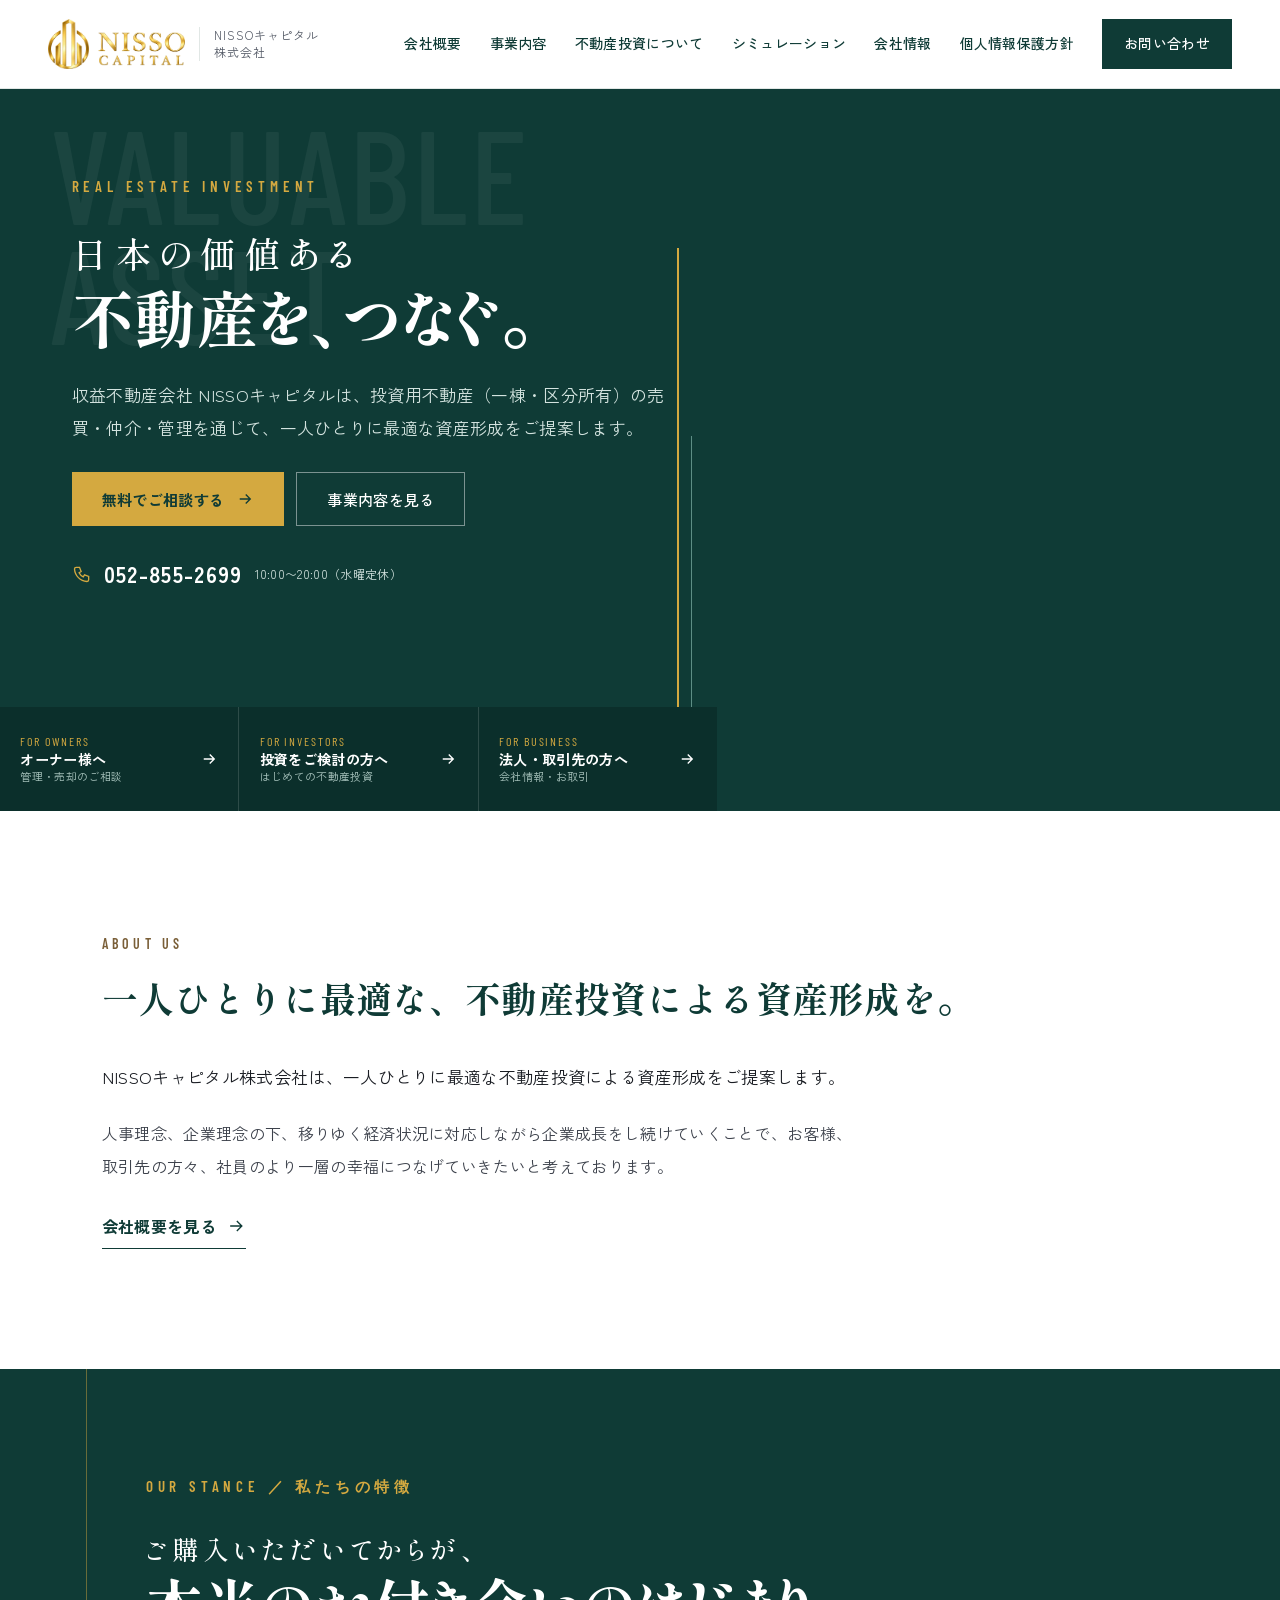
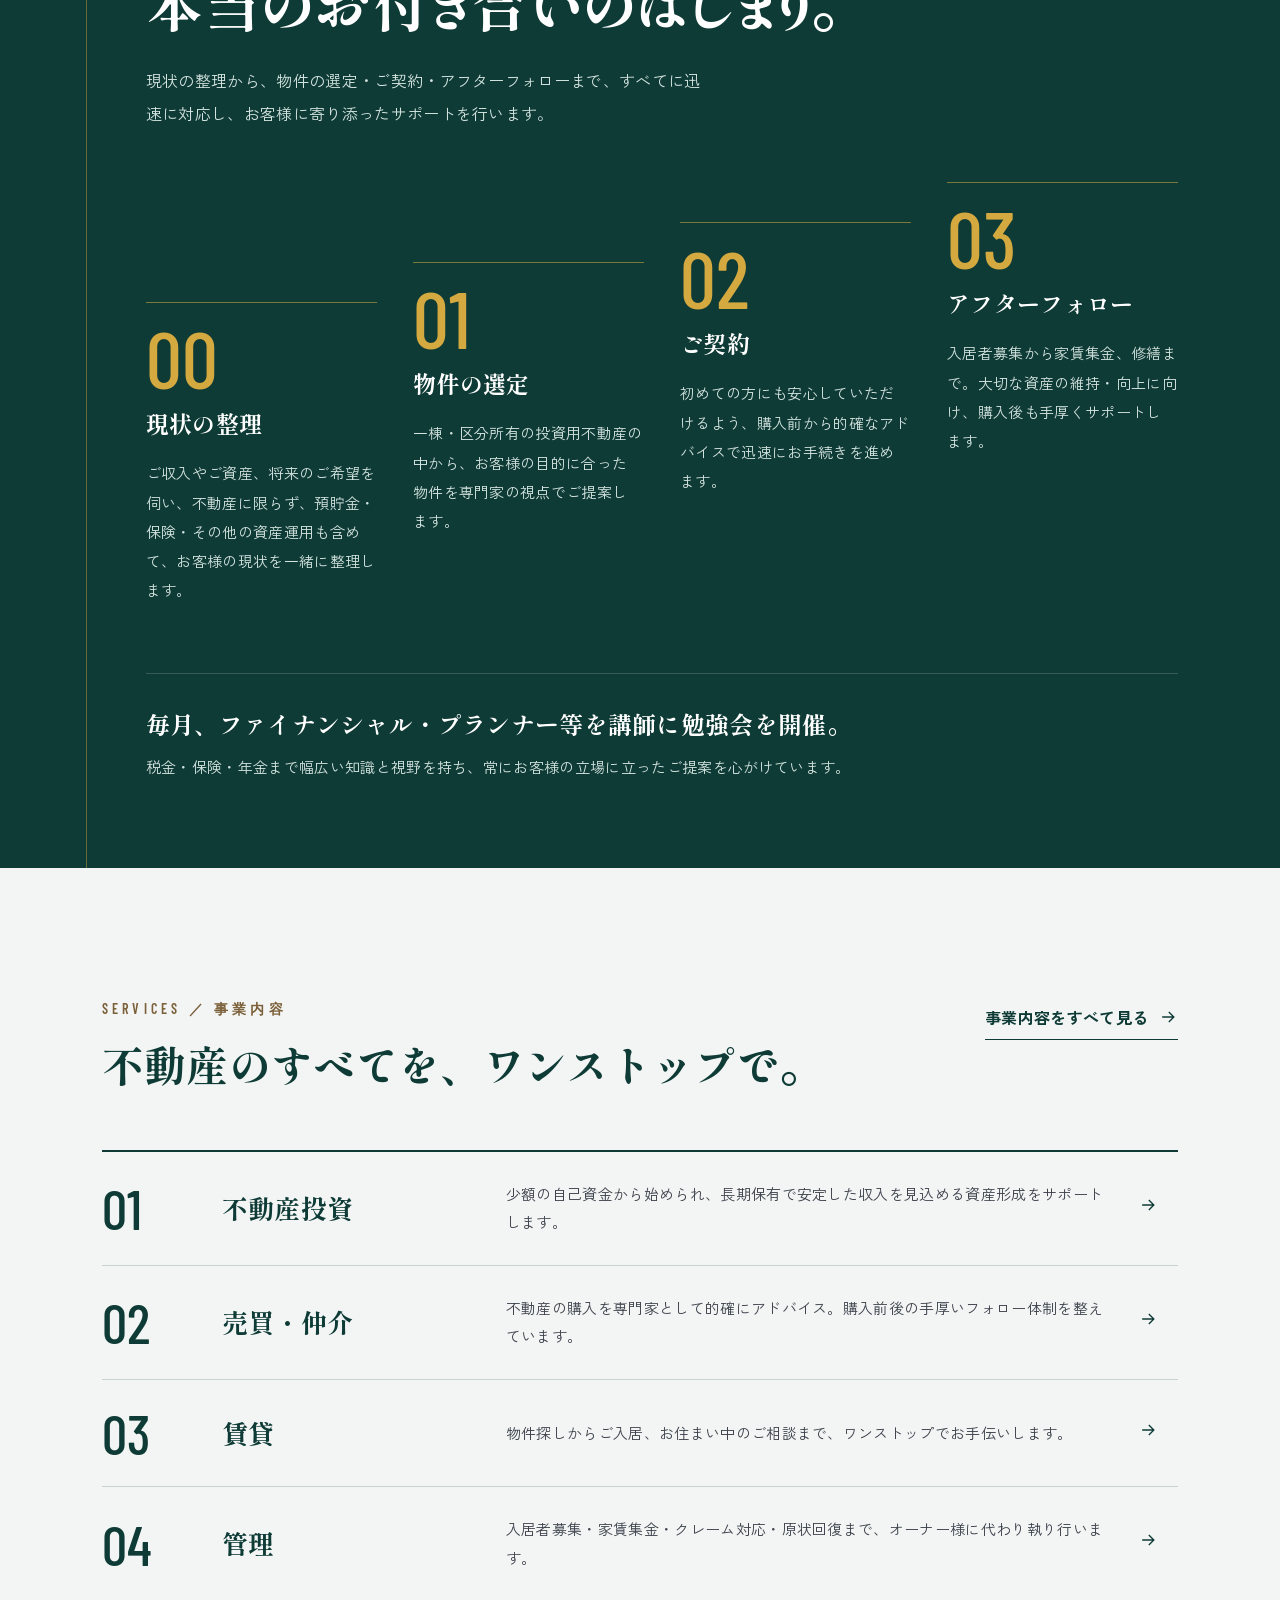
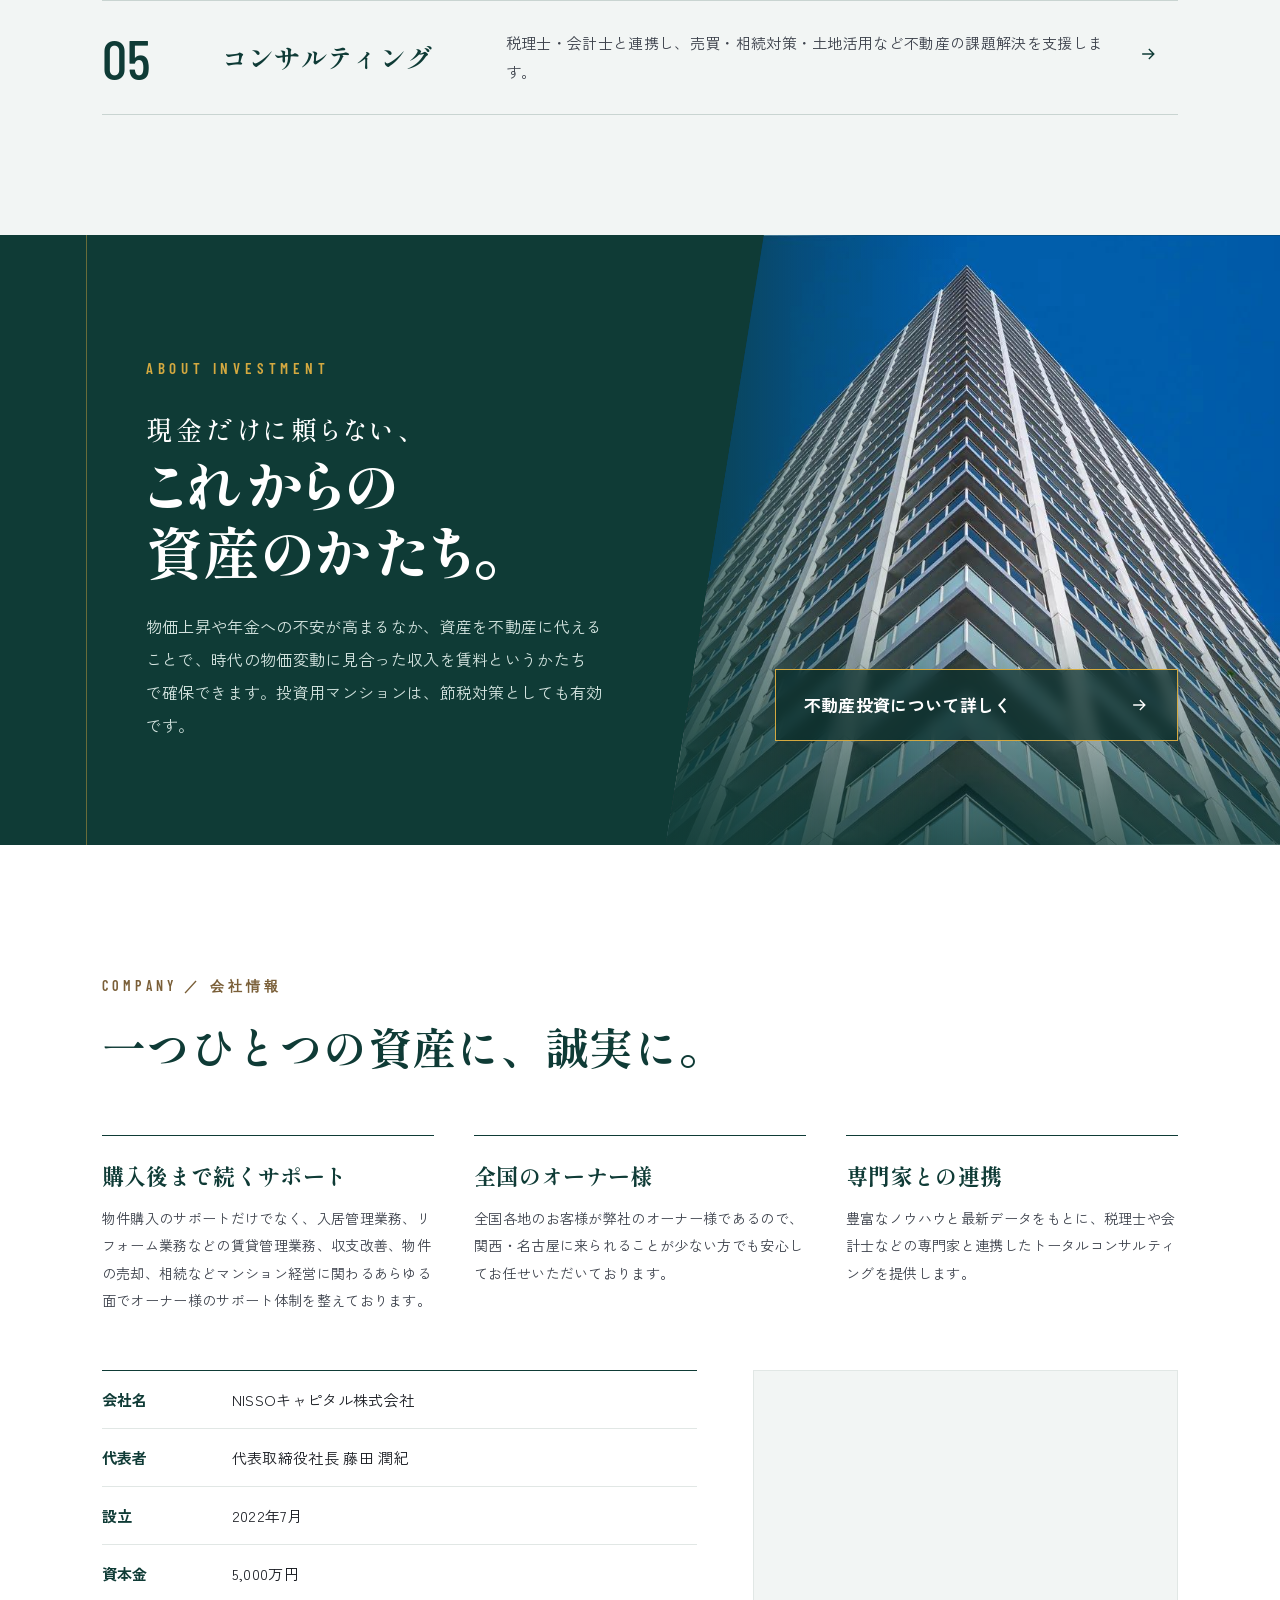
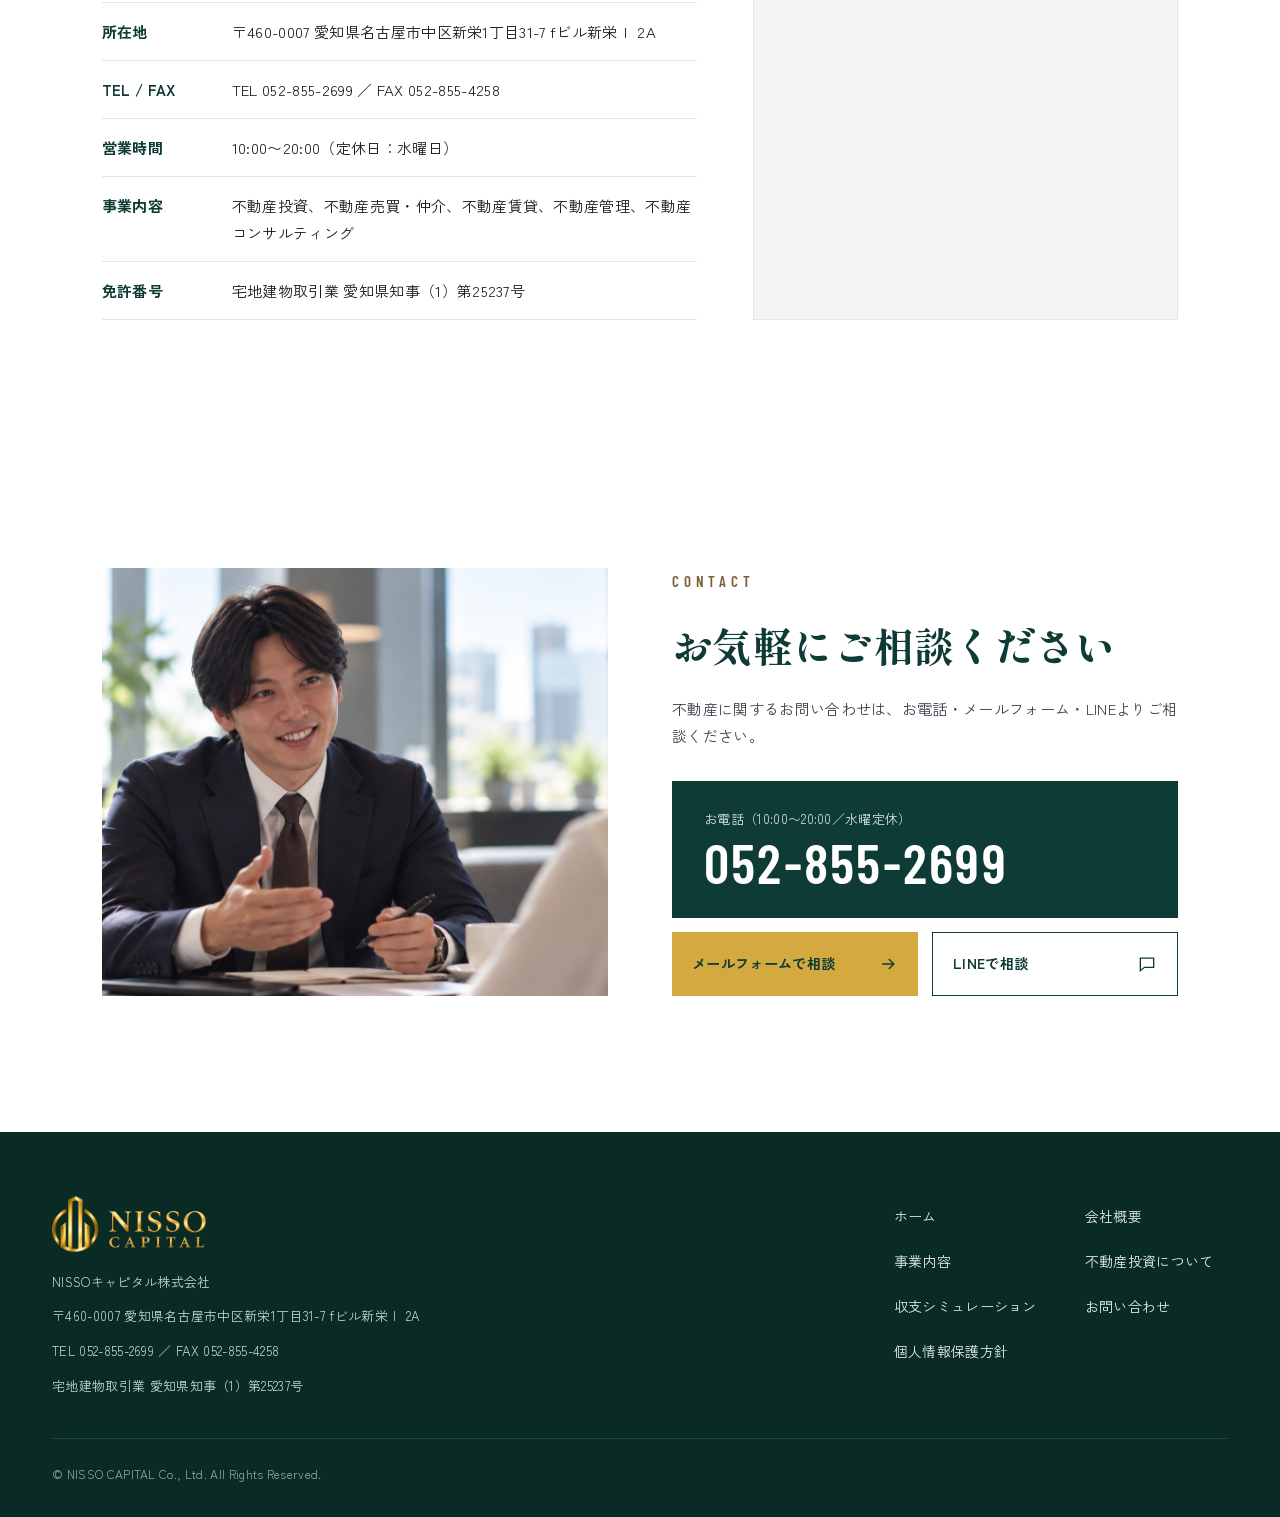
==== index.html @ 6dd9522e "トップの「無料でご相談する」はお問い合わせ欄へ移動に戻す Co-Authored-By: Claude Opus 5.5 <noreply@anthropic.com>" ====
<!doctype html>
<html lang="ja">
<head>
<meta charset="utf-8">
<meta name="viewport" content="width=device-width, initial-scale=1">
<title>NISSOキャピタル株式会社｜名古屋の収益不動産・投資用マンション</title>
<meta name="description" content="名古屋のNISSOキャピタル株式会社は、投資用不動産（一棟・区分所有）の売買・仲介・管理を通じて、一人ひとりに最適な資産形成をご提案します。">
<meta property="og:title" content="NISSOキャピタル株式会社｜名古屋の収益不動産・投資用マンション">
<meta property="og:description" content="名古屋のNISSOキャピタル株式会社は、投資用不動産（一棟・区分所有）の売買・仲介・管理を通じて、一人ひとりに最適な資産形成をご提案します。">
<meta property="og:type" content="website">
<meta property="og:site_name" content="NISSOキャピタル株式会社">
<meta property="og:url" content="https://nissocapital.co.jp/">
<meta property="og:image" content="https://nissocapital.co.jp/assets/ogp.jpg">
<meta property="og:image:width" content="1200">
<meta property="og:image:height" content="630">
<meta name="twitter:card" content="summary_large_image">
<link rel="icon" type="image/png" href="/assets/favicon.png">
<link rel="apple-touch-icon" href="/assets/apple-touch-icon.png">
<link rel="preconnect" href="https://fonts.googleapis.com">
<link rel="preconnect" href="https://fonts.gstatic.com" crossorigin>
<link rel="stylesheet" href="https://fonts.googleapis.com/css2?family=Shippori+Mincho+B1:wght@500;700;800&amp;family=Zen+Kaku+Gothic+New:wght@400;500;700&amp;family=Barlow+Condensed:wght@500;600&amp;display=swap">
<link rel="stylesheet" href="/assets/renewal.css">
<link rel="preload" as="image" href="/assets/rise-pc.jpg" media="(min-width: 1024px)">
<link rel="preload" as="image" href="/assets/rise-full.jpg" media="(max-width: 1023px)">
<script>try{if(!matchMedia('(prefers-reduced-motion: reduce)').matches&&sessionStorage.getItem('nissoRiseSeen')!=='1'){document.documentElement.classList.add('rise-play')}}catch(e){}</script>
</head>
<body>
<header class="site-header">
<div class="site-header__in">
<a class="brand" href="/"><img src="/assets/logo-horizontal.png" alt="NISSO CAPITAL" width="720" height="262"><span class="brand__name">NISSOキャピタル<br>株式会社</span></a>
<button type="button" class="nav-btn" aria-label="メニューを開く" aria-controls="gnav" aria-expanded="false"><span></span><span></span><span></span></button>
<nav id="gnav" class="gnav" aria-label="メインメニュー">
<a href="/#about">会社概要</a>
<a href="/services/">事業内容</a>
<a href="/invest/">不動産投資について</a>
<a href="/simulator/">シミュレーション</a>
<a href="/#company">会社情報</a>
<a href="/privacy/">個人情報保護方針</a>
<a class="gnav__cta" href="/contact/">お問い合わせ</a>
</nav>
</div>
</header>
<main>
<section id="top" class="fv">
<div class="fv__main">
<button type="button" class="fv-skip">アニメーションをスキップ</button>
<div class="fv__copy">
<span class="fv__bg cp2" aria-hidden="true">VALUABLE<br>ASSET</span>
<div class="fv__text cp">
<p class="fv__label">REAL ESTATE INVESTMENT</p>
<h1 class="fv__title"><span class="fv__title-s">日本の価値ある</span><span class="fv__title-l">不動産を、つなぐ。</span></h1>
<p class="fv__lead">収益不動産会社 NISSOキャピタルは、投資用不動産（一棟・区分所有）の売買・仲介・管理を通じて、一人ひとりに最適な資産形成をご提案します。</p>
<div class="fv__btns"><a class="btn btn--gold" href="#contact">無料でご相談する<svg class="ico" width="18" height="18" viewBox="0 0 24 24" fill="none" stroke="currentColor" stroke-width="1.8" aria-hidden="true"><path d="M5 12h14M13 6l6 6-6 6"></path></svg></a><a class="btn btn--ghost" href="/services/">事業内容を見る</a></div>
<a class="fv__tel" href="tel:0528552699"><svg class="ico" width="20" height="20" viewBox="0 0 24 24" fill="none" stroke="#D4A940" stroke-width="1.6" aria-hidden="true"><path d="M5 4h4l2 5-2.5 1.5a11 11 0 0 0 5 5L15 13l5 2v4a2 2 0 0 1-2 2A16 16 0 0 1 3 6a2 2 0 0 1 2-2"></path></svg><span class="fv__tel-num">052-855-2699</span><span class="fv__tel-time">10:00〜20:00（水曜定休）</span></a>
</div>
<span class="ln ln--1" aria-hidden="true"></span><span class="ln ln--2" aria-hidden="true"></span>
</div>
<div class="fv__photo">
<picture><source media="(min-width: 1024px)" srcset="/assets/rise-pc.jpg" width="1882" height="2410"><img class="ph-full" src="/assets/rise-full.jpg" alt="" width="1882" height="3344" fetchpriority="high"></picture>
<svg class="rise-svg" viewBox="0 0 941 1672" preserveAspectRatio="xMidYMid slice" aria-hidden="true" focusable="false">
<defs><clipPath id="bldg"><polygon points="50,1360 50,915 298,725 298,1360"></polygon><polygon points="638,1360 638,728 886,925 886,1360"></polygon><polygon points="318,1360 318,598 336,578 372,574 372,440 470,362 568,440 568,574 604,578 622,598 622,1360"></polygon></clipPath></defs>
<g class="fills" fill="#1E5A53"><polygon class="b w1" points="50,1360 50,915 298,725 298,1360"></polygon><polygon class="b w2" points="638,1360 638,728 886,925 886,1360"></polygon><polygon class="b ct" points="318,1360 318,598 336,578 372,574 372,440 470,362 568,440 568,574 604,578 622,598 622,1360"></polygon></g>
<image class="ph-in" x="0" y="0" width="941" height="1672" preserveAspectRatio="none" clip-path="url(#bldg)"></image>
<g class="strokes" fill="none" stroke="#D4A940" stroke-width="1.5" stroke-linejoin="miter"><polygon class="b w1" points="50,1360 50,915 298,725 298,1360" vector-effect="non-scaling-stroke"></polygon><polygon class="b w2" points="638,1360 638,728 886,925 886,1360" vector-effect="non-scaling-stroke"></polygon><polygon class="b ct" points="318,1360 318,598 336,578 372,574 372,440 470,362 568,440 568,574 604,578 622,598 622,1360" vector-effect="non-scaling-stroke"></polygon></g>
</svg>
<div class="fv__shade" aria-hidden="true"></div>
</div>
<div class="fv__spcta cp"><a class="btn btn--gold" href="#contact">無料でご相談する<svg class="ico" width="18" height="18" viewBox="0 0 24 24" fill="none" stroke="currentColor" stroke-width="1.8" aria-hidden="true"><path d="M5 12h14M13 6l6 6-6 6"></path></svg></a></div>
<nav class="fv__paths cp2" aria-label="目的別の入口"><a class="fv__path" href="/services/#s4"><span class="fv__path-t"><span class="fv__path-en">FOR OWNERS</span><span class="fv__path-ja">オーナー様へ</span><span class="fv__path-sub">管理・売却のご相談</span></span><svg class="ico" width="18" height="18" viewBox="0 0 24 24" fill="none" stroke="currentColor" stroke-width="1.8" aria-hidden="true"><path d="M5 12h14M13 6l6 6-6 6"></path></svg></a><a class="fv__path" href="/invest/"><span class="fv__path-t"><span class="fv__path-en">FOR INVESTORS</span><span class="fv__path-ja">投資をご検討の方へ</span><span class="fv__path-sub">はじめての不動産投資</span></span><svg class="ico" width="18" height="18" viewBox="0 0 24 24" fill="none" stroke="currentColor" stroke-width="1.8" aria-hidden="true"><path d="M5 12h14M13 6l6 6-6 6"></path></svg></a><a class="fv__path" href="#company"><span class="fv__path-t"><span class="fv__path-en">FOR BUSINESS</span><span class="fv__path-ja">法人・取引先の方へ</span><span class="fv__path-sub">会社情報・お取引</span></span><svg class="ico" width="18" height="18" viewBox="0 0 24 24" fill="none" stroke="currentColor" stroke-width="1.8" aria-hidden="true"><path d="M5 12h14M13 6l6 6-6 6"></path></svg></a></nav>
</div>
<div class="fv__sub">
<p>収益不動産会社 NISSOキャピタルは、投資用不動産（一棟・区分所有）の売買・仲介・管理を通じて、一人ひとりに最適な資産形成をご提案します。</p>
<a class="btn btn--ghost" href="/services/">事業内容を見る</a>
<a class="fv__tel" href="tel:0528552699"><svg class="ico" width="20" height="20" viewBox="0 0 24 24" fill="none" stroke="#D4A940" stroke-width="1.6" aria-hidden="true"><path d="M5 4h4l2 5-2.5 1.5a11 11 0 0 0 5 5L15 13l5 2v4a2 2 0 0 1-2 2A16 16 0 0 1 3 6a2 2 0 0 1 2-2"></path></svg><span class="fv__tel-num">052-855-2699</span><span class="fv__tel-time">10:00〜20:00（水曜定休）</span></a>
</div>
<nav class="fv__paths fv__paths--sp" aria-label="目的別の入口"><a class="fv__path" href="/services/#s4"><span class="fv__path-t"><span class="fv__path-en">FOR OWNERS</span><span class="fv__path-ja">オーナー様へ<span class="fv__path-sub">管理・売却のご相談</span></span></span><svg class="ico" width="18" height="18" viewBox="0 0 24 24" fill="none" stroke="currentColor" stroke-width="1.8" aria-hidden="true"><path d="M5 12h14M13 6l6 6-6 6"></path></svg></a><a class="fv__path" href="/invest/"><span class="fv__path-t"><span class="fv__path-en">FOR INVESTORS</span><span class="fv__path-ja">投資をご検討の方へ<span class="fv__path-sub">はじめての不動産投資</span></span></span><svg class="ico" width="18" height="18" viewBox="0 0 24 24" fill="none" stroke="currentColor" stroke-width="1.8" aria-hidden="true"><path d="M5 12h14M13 6l6 6-6 6"></path></svg></a><a class="fv__path" href="#company"><span class="fv__path-t"><span class="fv__path-en">FOR BUSINESS</span><span class="fv__path-ja">法人・取引先の方へ<span class="fv__path-sub">会社情報・お取引</span></span></span><svg class="ico" width="18" height="18" viewBox="0 0 24 24" fill="none" stroke="currentColor" stroke-width="1.8" aria-hidden="true"><path d="M5 12h14M13 6l6 6-6 6"></path></svg></a></nav>
</section>
<section id="about" class="about">
<div class="wrap about__in">
<div class="sec-head">
<p class="label">ABOUT US</p>
<h2 class="about__title">一人ひとりに最適な、<br class="sp-br">不動産投資による<br class="sp-br">資産形成を。</h2>
</div>
<div class="about__body">
<p>NISSOキャピタル株式会社は、一人ひとりに最適な不動産投資による資産形成をご提案します。</p>
<p>人事理念、企業理念の下、移りゆく経済状況に対応しながら企業成長をし続けていくことで、お客様、取引先の方々、社員のより一層の幸福につなげていきたいと考えております。</p>
<a class="text-link" href="#company">会社概要を見る<svg class="ico" width="20" height="20" viewBox="0 0 24 24" fill="none" stroke="currentColor" stroke-width="1.6" aria-hidden="true"><path d="M5 12h14M13 6l6 6-6 6"></path></svg></a>
</div>
</div>
</section>
<section class="dark stance">
<span class="dark__rule" aria-hidden="true"></span>
<div class="wrap dark__in stance__in">
<p class="label label--gold">OUR STANCE ／ 私たちの特徴</p>
<h2 class="big-title"><span class="big-title__s">ご購入いただいてからが、</span><span class="big-title__l">本当のお付き合いの<br class="sp-br">はじまり。</span></h2>
<p class="stance__lead">現状の整理から、物件の選定・ご契約・アフターフォローまで、すべてに迅速に対応し、お客様に寄り添ったサポートを行います。</p>
<ol class="steps">
<li class="step" style="--off: 120px; --i: 0"><span class="step__num" aria-hidden="true">00</span><div class="step__body"><h3>現状の整理</h3><p>ご収入やご資産、将来のご希望を伺い、不動産に限らず、預貯金・保険・その他の資産運用も含めて、お客様の現状を一緒に整理します。</p></div></li>
<li class="step" style="--off: 80px; --i: 1"><span class="step__num" aria-hidden="true">01</span><div class="step__body"><h3>物件の選定</h3><p>一棟・区分所有の投資用不動産の中から、お客様の目的に合った物件を専門家の視点でご提案します。</p></div></li>
<li class="step" style="--off: 40px; --i: 2"><span class="step__num" aria-hidden="true">02</span><div class="step__body"><h3>ご契約</h3><p>初めての方にも安心していただけるよう、購入前から的確なアドバイスで迅速にお手続きを進めます。</p></div></li>
<li class="step" style="--off: 0px; --i: 3"><span class="step__num" aria-hidden="true">03</span><div class="step__body"><h3>アフターフォロー</h3><p>入居者募集から家賃集金、修繕まで。大切な資産の維持・向上に向け、購入後も手厚くサポートします。</p></div></li>
</ol>
<div class="study">
<p class="study__t">毎月、ファイナンシャル・プランナー等を講師に勉強会を開催。</p>
<p class="study__d">税金・保険・年金まで幅広い知識と視野を持ち、常にお客様の立場に立ったご提案を心がけています。</p>
</div>
</div>
</section>
<section id="services" class="svc-list-sec">
<div class="wrap svc-list-sec__in">
<div class="split-head">
<div class="sec-head"><p class="label">SERVICES ／ 事業内容</p><h2>不動産のすべてを、<br class="sp-br">ワンストップで。</h2></div>
<a class="text-link" href="/services/">事業内容をすべて見る<svg class="ico" width="20" height="20" viewBox="0 0 24 24" fill="none" stroke="currentColor" stroke-width="1.6" aria-hidden="true"><path d="M5 12h14M13 6l6 6-6 6"></path></svg></a>
</div>
<div class="svc-rows">
<a class="svc-row" href="/invest/"><span class="svc-row__num" aria-hidden="true">01</span><span class="svc-row__main"><span class="svc-row__name">不動産投資</span><span class="svc-row__desc">少額の自己資金から始められ、長期保有で安定した収入を見込める資産形成をサポートします。</span></span><span class="svc-row__arrow"><svg class="ico" width="20" height="20" viewBox="0 0 24 24" fill="none" stroke="currentColor" stroke-width="1.6" aria-hidden="true"><path d="M5 12h14M13 6l6 6-6 6"></path></svg></span></a>
<a class="svc-row" href="#contact"><span class="svc-row__num" aria-hidden="true">02</span><span class="svc-row__main"><span class="svc-row__name">売買・仲介</span><span class="svc-row__desc">不動産の購入を専門家として的確にアドバイス。購入前後の手厚いフォロー体制を整えています。</span></span><span class="svc-row__arrow"><svg class="ico" width="20" height="20" viewBox="0 0 24 24" fill="none" stroke="currentColor" stroke-width="1.6" aria-hidden="true"><path d="M5 12h14M13 6l6 6-6 6"></path></svg></span></a>
<a class="svc-row" href="#contact"><span class="svc-row__num" aria-hidden="true">03</span><span class="svc-row__main"><span class="svc-row__name">賃貸</span><span class="svc-row__desc">物件探しからご入居、お住まい中のご相談まで、ワンストップでお手伝いします。</span></span><span class="svc-row__arrow"><svg class="ico" width="20" height="20" viewBox="0 0 24 24" fill="none" stroke="currentColor" stroke-width="1.6" aria-hidden="true"><path d="M5 12h14M13 6l6 6-6 6"></path></svg></span></a>
<a class="svc-row" href="#contact"><span class="svc-row__num" aria-hidden="true">04</span><span class="svc-row__main"><span class="svc-row__name">管理</span><span class="svc-row__desc">入居者募集・家賃集金・クレーム対応・原状回復まで、オーナー様に代わり執り行います。</span></span><span class="svc-row__arrow"><svg class="ico" width="20" height="20" viewBox="0 0 24 24" fill="none" stroke="currentColor" stroke-width="1.6" aria-hidden="true"><path d="M5 12h14M13 6l6 6-6 6"></path></svg></span></a>
<a class="svc-row" href="#contact"><span class="svc-row__num" aria-hidden="true">05</span><span class="svc-row__main"><span class="svc-row__name">コンサルティング</span><span class="svc-row__desc">税理士・会計士と連携し、売買・相続対策・土地活用など不動産の課題解決を支援します。</span></span><span class="svc-row__arrow"><svg class="ico" width="20" height="20" viewBox="0 0 24 24" fill="none" stroke="currentColor" stroke-width="1.6" aria-hidden="true"><path d="M5 12h14M13 6l6 6-6 6"></path></svg></span></a>
</div>
</div>
</section>
<section id="invest" class="dark band">
<span class="dark__rule" aria-hidden="true"></span>
<div class="wrap dark__in band__in">
<div class="band__text">
<p class="label label--gold">ABOUT INVESTMENT</p>
<h2 class="big-title"><span class="big-title__s">現金だけに頼らない、</span><span class="big-title__l">これからの<br>資産のかたち。</span></h2>
<p class="band__lead">物価上昇や年金への不安が高まるなか、資産を不動産に代えることで、時代の物価変動に見合った収入を賃料というかたちで確保できます。投資用マンションは、節税対策としても有効です。</p>
</div>
<div class="band__side">
<figure class="band__photo"><img src="/assets/invest-tower.jpg" alt="青空に向かってそびえる高層マンション" width="1200" height="826" loading="lazy"></figure>
<a class="band__link" href="/invest/">不動産投資について詳しく<svg class="ico" width="20" height="20" viewBox="0 0 24 24" fill="none" stroke="currentColor" stroke-width="1.6" aria-hidden="true"><path d="M5 12h14M13 6l6 6-6 6"></path></svg></a>
</div>
</div>
</section>
<section id="company" class="company">
<div class="wrap company__in">
<div class="sec-head">
<p class="label">COMPANY ／ 会社情報</p>
<h2 class="company__title">一つひとつの資産に、<br class="sp-br">誠実に。</h2>
</div>
<div class="points">
<div class="point"><h3>購入後まで続くサポート</h3><p>物件購入のサポートだけでなく、入居管理業務、リフォーム業務などの賃貸管理業務、収支改善、物件の売却、相続などマンション経営に関わるあらゆる面でオーナー様のサポート体制を整えております。</p></div>
<div class="point"><h3>全国のオーナー様</h3><p>全国各地のお客様が弊社のオーナー様であるので、関西・名古屋に来られることが少ない方でも安心してお任せいただいております。</p></div>
<div class="point"><h3>専門家との連携</h3><p>豊富なノウハウと最新データをもとに、税理士や会計士などの専門家と連携したトータルコンサルティングを提供します。</p></div>
</div>
<div class="company__grid">
<dl class="info"><dt>会社名</dt><dd>NISSOキャピタル株式会社</dd><dt>代表者</dt><dd>代表取締役社長 藤田 潤紀</dd><dt>設立</dt><dd>2022年7月</dd><dt>資本金</dt><dd>5,000万円</dd><dt>所在地</dt><dd>〒460-0007 愛知県名古屋市中区新栄1丁目31-7 fビル新栄Ⅰ 2A</dd><dt>TEL / FAX</dt><dd>TEL 052-855-2699 ／ FAX 052-855-4258</dd><dt>営業時間</dt><dd>10:00〜20:00（定休日：水曜日）</dd><dt>事業内容</dt><dd>不動産投資、不動産売買・仲介、不動産賃貸、不動産管理、不動産コンサルティング</dd><dt>免許番号</dt><dd>宅地建物取引業 愛知県知事（1）第25237号</dd></dl>
<div class="map"><iframe src="https://maps.google.com/maps?q=%E6%84%9B%E7%9F%A5%E7%9C%8C%E5%90%8D%E5%8F%A4%E5%B1%8B%E5%B8%82%E4%B8%AD%E5%8C%BA%E6%96%B0%E6%A0%841%E4%B8%81%E7%9B%AE31-7&amp;z=17&amp;hl=ja&amp;output=embed" title="NISSOキャピタル株式会社の地図" width="100%" height="100%" style="border: 0; display: block" loading="lazy" referrerpolicy="no-referrer-when-downgrade" allowfullscreen></iframe></div>
</div>
</div>
</section>
<section id="contact" class="cta">
<div class="wrap cta__in">
<figure class="cta__photo"><img src="/assets/cta-consult.jpg" alt="担当者がお客様のご相談に応じる様子" width="1600" height="900" loading="lazy"></figure>
<div class="cta__main">
<div class="cta__head">
<p class="label">CONTACT</p>
<h2 class="cta__title">お気軽に<br class="sp-br">ご相談ください</h2>
<p class="cta__lead">不動産に関するお問い合わせは、お電話・メールフォーム・LINEよりご相談ください。</p>
</div>
<div class="cta__acts">
<a class="cta__tel" href="tel:0528552699"><span class="cta__tel-cap">お電話（10:00〜20:00／水曜定休）</span><span class="cta__tel-num">052-855-2699</span></a>
<div class="cta__btns">
<a class="cta__btn cta__btn--mail" href="/contact/">メールフォームで相談<svg class="ico" width="20" height="20" viewBox="0 0 24 24" fill="none" stroke="currentColor" stroke-width="1.6" aria-hidden="true"><path d="M5 12h14M13 6l6 6-6 6"></path></svg></a>
<a class="cta__btn cta__btn--line" href="https://line.me/R/ti/p/@658qlmxa" target="_blank" rel="noopener">LINEで相談<svg class="ico" width="20" height="20" viewBox="0 0 24 24" fill="none" stroke="currentColor" stroke-width="1.6" aria-hidden="true"><path d="M4 5h16v11H9l-5 4z"></path></svg></a>
</div>
</div>
</div>
</div>
</section>
</main>
<footer class="site-footer">
<div class="site-footer__in">
<div class="site-footer__top">
<div class="site-footer__info">
<img src="/assets/logo-horizontal.png" alt="NISSO CAPITAL" width="720" height="262">
<span>NISSOキャピタル株式会社</span>
<span>〒460-0007 愛知県名古屋市中区新栄1丁目31-7 fビル新栄Ⅰ 2A</span>
<span>TEL 052-855-2699 ／ FAX 052-855-4258</span>
<span>宅地建物取引業 愛知県知事（1）第25237号</span>
</div>
<nav class="site-footer__nav" aria-label="フッターメニュー">
<a href="/">ホーム</a>
<a href="/#about">会社概要</a>
<a href="/services/">事業内容</a>
<a href="/invest/">不動産投資について</a>
<a href="/simulator/">収支シミュレーション</a>
<a href="/contact/">お問い合わせ</a>
<a href="/privacy/">個人情報保護方針</a>
</nav>
</div>
<div class="site-footer__copy">© NISSO CAPITAL Co., Ltd. All Rights Reserved.</div>
</div>
</footer>
<script src="/assets/renewal.js" defer></script>
</body>
</html>
---- assets/renewal.css ----
:root{
--teal:#0F3B36;--teal-2:#0B2F2B;--teal-3:#0A2A26;--teal-fill:#1E5A53;
--gold:#D4A940;--brown:#7A5F38;
--ink:#1A1D23;--ink-2:#3D424C;--ink-3:#545A66;
--mist:#F2F5F4;--mist-2:#F7F9F8;--line:#E1E7E5;--line-2:#C9D4D1;
--on-dark:#D3E3DF;--on-dark-2:#A7C2BC;
--f-sans:'Zen Kaku Gothic New','Hiragino Sans','Yu Gothic',sans-serif;
--f-serif:'Shippori Mincho B1','Hiragino Mincho ProN','Yu Mincho',serif;
--f-en:'Barlow Condensed','Arial Narrow',sans-serif;
--pad:clamp(20px,6.7vw,96px);
}
*,*::before,*::after{box-sizing:border-box}
body{margin:0;font-family:var(--f-sans);color:var(--ink);background:#FFFFFF;line-height:1.8;letter-spacing:.02em;-webkit-text-size-adjust:100%}
img{max-width:100%;height:auto}
h1,h2,h3{word-break:auto-phrase;text-wrap:balance}
p{text-wrap:pretty}
a{color:var(--teal)}a:hover{color:#2B6B62}
a:focus-visible,button:focus-visible,summary:focus-visible,input:focus-visible{outline:2px solid var(--gold);outline-offset:2px}
summary::-webkit-details-marker{display:none}
details[open] summary svg{transform:rotate(180deg)}
.sp-br{display:none}
.wrap{max-width:1248px;margin:0 auto;padding-left:var(--pad);padding-right:var(--pad)}
.label{margin:0;font-family:var(--f-en);font-weight:600;font-size:14px;letter-spacing:.3em;color:var(--brown)}
.label--gold{font-size:15px;letter-spacing:.32em;color:var(--gold)}
.serif{font-family:var(--f-serif)}
.ico{flex:none}

/* header */
.site-header{position:relative;z-index:20;background:#FFFFFF;border-bottom:1px solid var(--line)}
.site-header__in{height:88px;padding:0 48px;display:flex;align-items:center;justify-content:space-between;gap:24px}
.brand{display:flex;align-items:center;gap:14px;text-decoration:none;color:var(--teal)}
.brand img{height:50px;width:auto;display:block}
.brand__name{font-size:12px;color:var(--ink-3);padding-left:14px;border-left:1px solid var(--line);line-height:1.4;letter-spacing:.08em}
.gnav{display:flex;align-items:center;gap:28px;font-size:14px;font-weight:500}
.gnav a{text-decoration:none;color:var(--teal);padding:10px 0;white-space:nowrap}
.gnav a[aria-current="page"]{box-shadow:inset 0 -2px 0 var(--teal)}
.gnav .gnav__cta{padding:12px 22px;background:var(--teal);color:#FFFFFF}
.gnav .gnav__cta:hover{background:#2B6B62;color:#FFFFFF}
.nav-btn{display:none;width:44px;height:44px;margin-left:auto;padding:0;border:0;background:transparent;cursor:pointer;flex-direction:column;align-items:center;justify-content:center;gap:6px}
.nav-btn span{display:block;width:24px;height:2px;background:var(--teal);transition:transform .2s,opacity .2s}
.nav-btn span:nth-child(3){width:16px;align-self:flex-end;margin-right:10px}
.nav-open .nav-btn span:nth-child(1){transform:translateY(8px) rotate(45deg)}
.nav-open .nav-btn span:nth-child(2){opacity:0}
.nav-open .nav-btn span:nth-child(3){width:24px;margin-right:0;align-self:center;transform:translateY(-8px) rotate(-45deg)}

/* buttons */
.btn{display:inline-flex;align-items:center;gap:12px;min-height:54px;padding:0 30px;font-weight:700;font-size:15px;text-decoration:none}
.btn--gold{background:var(--gold);color:var(--teal)}
.btn--gold:hover{background:#E0BA5C;color:var(--teal)}
.btn--ghost{border:1px solid rgba(255,255,255,.45);color:#FFFFFF;font-weight:500}
.btn--ghost:hover{border-color:#FFFFFF;color:#FFFFFF}
.btn--teal{min-height:52px;padding:0 24px;background:var(--teal);color:#FFFFFF}
.btn--teal:hover{background:#2B6B62;color:#FFFFFF}
.btn--outline{min-height:52px;padding:0 24px;border:1px solid var(--teal);color:var(--teal)}
.text-link{align-self:flex-start;display:inline-flex;align-items:center;gap:10px;min-height:44px;font-weight:700;text-decoration:none;border-bottom:1px solid var(--teal);color:var(--teal)}

/* FV */
.fv{position:relative;background:var(--teal);color:#FFFFFF}
.fv__main{position:relative;display:flex;height:clamp(720px,56.4vw,812px);overflow:hidden}
.fv__copy{position:relative;z-index:2;flex:0 0 56%;padding:84px 32px 0 clamp(40px,5.6vw,80px)}
.fv__bg{position:absolute;top:24px;left:clamp(24px,3.9vw,56px);font-family:var(--f-en);font-weight:500;font-size:clamp(96px,10.4vw,150px);line-height:.9;letter-spacing:.02em;color:rgba(255,255,255,.05);white-space:nowrap;pointer-events:none}
.fv__text{position:relative;display:flex;flex-direction:column;gap:28px;max-width:760px}
.fv__label{margin:0;font-family:var(--f-en);font-weight:600;font-size:15px;letter-spacing:.32em;color:var(--gold)}
.fv__title{margin:0;font-family:var(--f-serif);font-weight:800;font-feature-settings:'palt' 1;letter-spacing:0;color:#FFFFFF}
.fv__title-s{display:block;font-size:clamp(26px,2.78vw,40px);font-weight:500;line-height:1.4;letter-spacing:.22em;margin-bottom:4px}
.fv__title-l{display:block;font-size:clamp(44px,4.86vw,70px);line-height:1.12;white-space:nowrap}
.fv__lead{margin:0;font-size:17px;color:var(--on-dark);line-height:1.9}
.fv__btns{display:flex;flex-wrap:wrap;gap:12px}
.fv__tel{display:flex;flex-wrap:wrap;align-items:center;gap:4px 12px;color:#FFFFFF;text-decoration:none}
.fv__tel:hover{color:#FFFFFF}
.fv__tel-num{font-size:22px;font-weight:700;letter-spacing:.06em;white-space:nowrap}
.fv__tel-time{font-size:12px;color:var(--on-dark);white-space:nowrap}
.ln{position:absolute;bottom:0;transform-origin:bottom}
.ln--1{left:calc(100% - 40px);width:2px;height:78%;background:var(--gold)}
.ln--2{left:calc(100% - 26px);width:1px;height:52%;background:rgba(159,211,199,.55)}
.fv__photo{position:relative;flex:1 1 auto;overflow:hidden}
.fv__photo img{position:absolute;inset:0;width:100%;height:100%;object-fit:cover;object-position:center center;display:block;max-width:none}
.rise-svg{position:absolute;inset:0;width:100%;height:100%;pointer-events:none;display:none}
.fv__shade{display:none}
.fv__spcta{display:none}
.fv__paths{position:absolute;z-index:3;left:0;right:44%;bottom:0;height:104px;display:flex;background:var(--teal-2)}
.fv__path{flex:1 1 0;display:flex;align-items:center;justify-content:space-between;gap:16px;padding:0 28px;color:#FFFFFF;text-decoration:none}
.fv__path+.fv__path{border-left:1px solid rgba(255,255,255,.14)}
.fv__path:hover{background:#0E3833;color:#FFFFFF}
.fv__path-t{display:flex;flex-direction:column;line-height:1.4}
.fv__path-en{font-family:var(--f-en);font-size:13px;letter-spacing:.22em;color:var(--gold)}
.fv__path-ja{font-size:17px;font-weight:700}
.fv__path-sub{font-size:12px;color:var(--on-dark-2)}
.fv__sub,.fv__paths--sp{display:none}
.fv-skip{position:absolute;z-index:5;top:12px;right:12px;padding:10px 16px;border:1px solid rgba(255,255,255,.5);background:rgba(8,36,36,.6);color:#FFFFFF;font:inherit;font-size:13px;cursor:pointer;opacity:0;pointer-events:none}
.fv-skip:focus-visible{opacity:1;pointer-events:auto}

/* THE RISE（初回のみ。html.rise-play の間だけ動く） */
@keyframes riseUp{from{transform:scaleY(0)}to{transform:scaleY(1)}}
@keyframes fadeIn{from{opacity:0}to{opacity:1}}
@keyframes fadeOut{from{opacity:1}to{opacity:0}}
@keyframes fadeUp{from{opacity:0;transform:translateY(16px)}to{opacity:1;transform:none}}
@keyframes reveal{from{clip-path:circle(0% at 50% 82%)}to{clip-path:circle(140% at 50% 82%)}}
.rise-play .rise-svg{display:block}
.rise-play .fv-skip{opacity:1;pointer-events:auto}
.rise-play #top .b{transform-box:fill-box;transform-origin:50% 100%;animation:riseUp .75s cubic-bezier(.16,.84,.24,1) both}
.rise-play #top .b.w2{animation-delay:.08s}
.rise-play #top .b.ct{animation-delay:.25s;animation-duration:.85s}
.rise-play #top .fills{opacity:0;animation:fadeOut .3s linear 1.4s both}
.rise-play #top .strokes{opacity:0;animation:fadeOut .5s ease 1.8s both}
.rise-play #top .ph-in{animation:fadeIn .45s ease-out 1s both}
.rise-play #top .ph-full{animation:reveal .8s cubic-bezier(.4,0,.2,1) 1.55s both}
.rise-play #top .cp{animation:fadeUp 1.5s ease-out 2s both}
.rise-play #top .cp2{animation:fadeIn 1.5s ease-out 2.1s both}
.rise-play #top .ln{animation:riseUp 1.6s cubic-bezier(.25,.6,.25,1) 2.1s both}
.rise-play #top .ln--2{animation-delay:2.35s}
@media (prefers-reduced-motion:reduce){.rise-play #top *{animation:none!important}.rise-play .rise-svg{display:none}}

/* about */
.about{padding:120px 0}
.about__in{display:flex;flex-direction:column;gap:36px}
.sec-head{display:flex;flex-direction:column;gap:14px}
.about__title{margin:0;font-family:var(--f-serif);font-size:36px;font-weight:700;line-height:1.5;color:var(--teal)}
.about__body{display:flex;flex-direction:column;gap:22px;max-width:760px}
.about__body p{margin:0;font-size:16px;line-height:2.05;color:var(--ink-2)}
.about__body p:first-child{font-size:17px;color:var(--ink)}

/* dark sections (stance / invest band) */
.dark{position:relative;background:var(--teal);color:#FFFFFF;overflow:hidden}
.dark__rule{position:absolute;left:var(--pad);top:0;bottom:0;width:1px;background:rgba(212,169,64,.45)}
.dark__in{padding-top:136px;padding-bottom:120px;padding-left:calc(var(--pad) + 44px)}
.big-title{margin:0;font-family:var(--f-serif);color:#FFFFFF;font-feature-settings:'palt' 1}
.big-title__s{display:block;font-size:26px;font-weight:500;letter-spacing:.18em;line-height:1.6}
.big-title__l{display:block;font-size:clamp(44px,4.45vw,64px);font-weight:800;line-height:1.18;letter-spacing:.01em}
.stance__in{display:flex;flex-direction:column;gap:28px}
.dark__in.stance__in{padding-top:104px;padding-bottom:88px}
.stance__lead{margin:0;max-width:560px;font-size:16px;color:var(--on-dark);line-height:2.05}
.steps{margin:24px 0 0;padding:0;list-style:none;display:flex;gap:36px;align-items:flex-start}
.step{flex:1 1 0;min-width:0;margin-top:var(--off,0);display:flex;flex-direction:column;gap:14px;padding-top:22px;border-top:1px solid rgba(212,169,64,.55)}
.reveal-ready .step{opacity:0;transform:translateY(32px);transition:opacity 1.4s ease-out,transform 1.4s cubic-bezier(.2,.7,.2,1);transition-delay:calc(var(--i,0) * .36s)}
.reveal-ready .step.is-in{opacity:1;transform:none}
.reveal-ready .svc-row{opacity:0;transform:translateY(24px);transition:opacity 1.3s ease-out,transform 1.3s cubic-bezier(.2,.7,.2,1),background-color .2s;transition-delay:calc(var(--i,0) * .3s),calc(var(--i,0) * .3s),0s}
.reveal-ready .svc-row.is-in{opacity:1;transform:none}
.step__num{font-family:var(--f-en);font-weight:500;font-size:80px;line-height:.8;color:var(--gold)}
.step__body{display:flex;flex-direction:column;gap:14px}
.step h3{margin:0;font-family:var(--f-serif);font-size:clamp(20px,1.8vw,26px);font-weight:700;color:#FFFFFF;white-space:nowrap}
.step p{margin:0;font-size:15px;color:var(--on-dark);line-height:1.95}
.study{margin-top:40px;padding-top:28px;border-top:1px solid rgba(255,255,255,.16);display:flex;flex-wrap:wrap;gap:8px 40px;align-items:baseline}
.study__t{margin:0;font-family:var(--f-serif);font-size:24px;font-weight:700;color:#FFFFFF}
.study__d{margin:0;flex:1 1 380px;font-size:15px;color:var(--on-dark)}
.band__in{padding-top:140px;display:grid;grid-template-columns:minmax(0,7fr) minmax(0,5fr);gap:64px;align-items:end}
.band__text{display:flex;flex-direction:column;gap:26px}
.band__text p.band__lead{margin:0;max-width:600px;font-size:16px;line-height:2.05;color:var(--on-dark)}
.band .dark__rule{z-index:1}
.dark__in.band__in{padding-top:120px;padding-bottom:104px}
.band__text{position:relative;z-index:2;max-width:calc(52vw - var(--pad) - 116px)}
.band__side{position:static;display:flex;flex-direction:column;justify-content:flex-end;align-self:stretch}
.band__photo{position:absolute;z-index:0;top:0;right:0;bottom:0;width:48%;margin:0;overflow:hidden;background:var(--teal-2);clip-path:polygon(16% 0,100% 0,100% 100%,0 100%)}
.band__photo img{width:100%;height:100%;object-fit:cover;object-position:center top;display:block;transform-origin:50% 0}
.band__photo::after{content:"";position:absolute;inset:0;background:linear-gradient(90deg,rgba(15,59,54,.85) 0%,rgba(15,59,54,.35) 22%,rgba(15,59,54,0) 48%),linear-gradient(0deg,rgba(15,59,54,.75) 0%,rgba(15,59,54,0) 38%)}
.band__side .band__link{position:relative;z-index:2;background:rgba(11,47,43,.72);-webkit-backdrop-filter:blur(6px);backdrop-filter:blur(6px)}
.reveal-ready .band__photo img{transform:scale(1.14);transition:transform 6s cubic-bezier(.2,.6,.2,1)}
.reveal-ready .band__photo.is-in img{transform:none}
.band__link{display:flex;align-items:center;justify-content:space-between;gap:16px;min-height:72px;padding:0 28px;border:1px solid var(--gold);color:#FFFFFF;text-decoration:none;font-weight:700;font-size:17px}
.band__link:hover{background:rgba(212,169,64,.12);color:#FFFFFF}

/* services list (top) */
.svc-list-sec{background:var(--mist);padding:128px 0 120px}
.svc-list-sec__in{display:flex;flex-direction:column;gap:56px}
.split-head{display:flex;flex-wrap:wrap;align-items:flex-end;justify-content:space-between;gap:16px 24px}
.split-head h2{margin:0;font-family:var(--f-serif);font-size:42px;font-weight:800;line-height:1.4;color:var(--teal)}
.svc-rows{border-top:2px solid var(--teal)}
.svc-row{display:grid;grid-template-columns:96px 260px minmax(0,1fr) 40px;gap:24px;align-items:center;padding:28px 0;border-bottom:1px solid var(--line-2);text-decoration:none;color:var(--ink)}
.svc-row:hover{background:rgba(255,255,255,.6);color:var(--ink)}
.svc-row__num{font-family:var(--f-en);font-weight:500;font-size:56px;line-height:.9;color:var(--teal)}
.svc-row__name{font-family:var(--f-serif);font-size:26px;font-weight:700;color:var(--teal)}
.svc-row__desc{font-size:15px;color:var(--ink-2);line-height:1.9}
.svc-row__arrow{color:var(--teal)}

/* company */
.company{padding:128px 0 120px}
.company__in{display:flex;flex-direction:column;gap:56px}
.company__title{margin:0;font-family:var(--f-serif);font-size:44px;font-weight:700;line-height:1.5;color:var(--teal)}
.points{display:grid;grid-template-columns:repeat(3,minmax(0,1fr));gap:40px}
.point{display:flex;flex-direction:column;gap:10px;padding-top:20px;border-top:1px solid var(--teal)}
.point h3{margin:0;font-family:var(--f-serif);font-size:22px;font-weight:700;color:var(--teal)}
.point p{margin:0;font-size:14px;line-height:1.95;color:var(--ink-2)}
.prepub{font-size:12px!important;color:#991B1B!important;line-height:1.7!important}
.prepub span{display:inline-block;margin-right:6px;padding:1px 6px;border:1px dashed #B91C1C;background:#FEF2F2;font-size:11px;font-weight:700;line-height:1.5;vertical-align:middle}
.company__grid{display:grid;grid-template-columns:minmax(0,7fr) minmax(0,5fr);gap:56px}
.info{margin:0;display:grid;grid-template-columns:130px minmax(0,1fr);font-size:15px;border-top:1px solid var(--teal);align-content:start}
.info dt{padding:15px 0;border-bottom:1px solid var(--line);font-weight:700;color:var(--teal)}
.info dd{margin:0;padding:15px 0;border-bottom:1px solid var(--line)}
.map{min-height:360px;background:var(--mist);border:1px solid var(--line)}
.map iframe{display:block;width:100%;height:100%;min-height:360px;border:0}

/* contact CTA */
.cta{background:#FFFFFF;padding:128px 0 136px}
.cta__in{display:grid;grid-template-columns:minmax(0,6fr) minmax(0,6fr);gap:64px;align-items:stretch}
.cta__photo{margin:0;min-height:100%;overflow:hidden;background:var(--mist)}
.cta__photo img{width:100%;height:100%;object-fit:cover;object-position:30% center;display:block}
.cta__main{display:flex;flex-direction:column;justify-content:center;gap:32px}
.cta__head{display:flex;flex-direction:column;gap:22px}
.cta__head .label{font-size:15px;letter-spacing:.32em}
.cta__title{margin:0;font-family:var(--f-serif);font-size:40px;font-weight:800;line-height:1.4;color:var(--teal)}
.cta__head p.cta__lead{margin:0;font-size:15px;color:var(--ink-2)}
.cta__acts{display:flex;flex-direction:column;gap:14px}
.cta__tel{display:flex;flex-direction:column;gap:2px;padding:26px 32px;background:var(--teal);color:#FFFFFF;text-decoration:none}
.cta__tel:hover{background:#2B6B62;color:#FFFFFF}
.cta__tel-cap{font-size:13px;color:var(--on-dark)}
.cta__tel-num{font-family:var(--f-en);font-weight:600;font-size:56px;line-height:1.05;letter-spacing:.04em}
.cta__btns{display:grid;grid-template-columns:repeat(2,minmax(0,1fr));gap:14px}
.cta__btn{display:flex;align-items:center;justify-content:space-between;gap:12px;min-height:64px;padding:0 20px;text-decoration:none;font-weight:700;font-size:clamp(14px,1.1vw,16px);white-space:nowrap}
.cta__btn--mail{background:var(--gold);color:var(--teal)}
.cta__btn--mail:hover{background:#E0BA5C;color:var(--teal)}
.cta__btn--line{border:1px solid var(--teal);color:var(--teal)}
.cta__btn--line:hover{background:var(--mist);color:var(--teal)}

/* footer */
.site-footer{background:var(--teal-3);color:#BFD3CE}
.site-footer__in{max-width:1240px;margin:0 auto;padding:64px 32px 32px;display:flex;flex-direction:column;gap:40px}
.site-footer__top{display:flex;flex-wrap:wrap;justify-content:space-between;gap:32px}
.site-footer__info{display:flex;flex-direction:column;gap:10px;font-size:13px;line-height:1.9}
.site-footer__info img{height:56px;width:auto;display:block;margin-bottom:8px;align-self:flex-start}
.site-footer__nav{display:grid;grid-template-columns:repeat(2,minmax(0,1fr));gap:4px 48px;font-size:14px;align-content:start}
.site-footer__nav a{color:#E2EDEA;text-decoration:none;padding:8px 0}
.site-footer__nav a:hover{color:#FFFFFF;text-decoration:underline}
.site-footer__copy{border-top:1px solid #1D4540;padding-top:24px;font-size:12px;color:#8FAAA4}

/* page title (下層) */
.page-title{background:var(--teal);color:#FFFFFF}
.page-title__in{padding-top:96px;padding-bottom:88px;display:flex;flex-direction:column;gap:16px}
.crumb{margin:0;font-size:13px;color:var(--on-dark-2)}
.crumb a{color:var(--on-dark)}
.page-title .label--gold{margin-top:8px}
.page-title h1{margin:0;font-family:var(--f-serif);font-size:56px;font-weight:800;line-height:1.3}
.page-title__lead{margin:0;font-size:17px;line-height:2;color:var(--on-dark);max-width:760px}

/* services page */
.svc-nav{background:#FFFFFF;border-bottom:1px solid var(--line)}
.svc-nav__in{display:grid;grid-template-columns:repeat(5,minmax(0,1fr))}
.svc-nav a{display:flex;align-items:center;gap:8px;min-height:72px;padding:0 12px;text-decoration:none;font-weight:700;font-size:clamp(13px,1.05vw,15px);white-space:nowrap;color:var(--teal);border-right:1px solid var(--line)}
.svc-nav a:first-child{border-left:1px solid var(--line)}
.svc-nav a:hover{background:var(--mist)}
.svc-nav__num{font-family:var(--f-en);font-size:20px;color:var(--brown)}
.svc{background:#FFFFFF;border-top:1px solid var(--line);scroll-margin-top:16px}
.svc--alt{background:var(--mist-2)}
.svc__in{padding-top:88px;padding-bottom:88px;display:grid;grid-template-columns:minmax(0,7fr) minmax(0,5fr);grid-template-areas:"head photo" "body photo";column-gap:56px;row-gap:18px;align-items:start}
.svc__head{grid-area:head;display:flex;align-items:flex-end;gap:20px}
.svc__num{font-family:var(--f-en);font-weight:500;font-size:72px;line-height:.82;color:var(--teal)}
.svc__head h2{margin:0;font-family:var(--f-serif);font-size:36px;font-weight:800;line-height:1.25;color:var(--teal)}
.svc__photo{grid-area:photo;margin:0;aspect-ratio:4/3;background:#E9EEEC;overflow:hidden}
.svc__photo img{width:100%;height:100%;object-fit:cover;display:block}
.svc__body{grid-area:body;display:flex;flex-direction:column;gap:18px}
.svc__lead{margin:0;font-family:var(--f-serif);font-size:20px;font-weight:700;line-height:1.75;color:var(--teal)}
.svc__text{margin:0;font-size:15px;line-height:2;color:var(--ink-2)}
.tags{display:flex;flex-wrap:wrap;gap:8px;margin:0;padding:0;list-style:none}
.tags li{background:var(--mist);padding:8px 12px;font-size:13px;color:var(--teal);font-weight:500}
.svc--alt .tags li{background:#FFFFFF}
.acts{display:flex;flex-wrap:wrap;gap:12px;margin-top:4px}

/* invest page（デザインのインライン指定をスマホ幅で上書き） */
.inv-art{scroll-margin-top:16px}

@media (min-width:1024px) and (max-width:1439px){
.fv__path{padding:0 clamp(14px,1.6vw,24px);gap:8px}
.fv__path-en{font-size:12px;letter-spacing:.16em}
.fv__path-ja{font-size:clamp(14px,1.1vw,16px);white-space:nowrap}
.fv__path-sub{font-size:11px}
}
@media (min-width:1024px) and (max-width:1279px){.fv__text{gap:24px}}

/* ---------- 1199px以下：ハンバーガーメニュー ---------- */
@media (max-width:1199px){
.site-header__in{height:64px;padding:0 16px}
.brand img{height:38px}
.brand__name{display:none}
.nav-btn{display:flex}
.gnav{display:none;position:absolute;top:100%;left:0;right:0;flex-direction:column;align-items:stretch;gap:0;padding:8px 20px 20px;background:#FFFFFF;border-bottom:1px solid var(--line);box-shadow:0 12px 24px rgba(15,59,54,.08)}
.nav-open .gnav{display:flex}
.gnav a{padding:14px 4px;border-bottom:1px solid var(--line);font-size:15px}
.gnav a[aria-current="page"]{box-shadow:none;font-weight:700}
.gnav .gnav__cta{margin-top:12px;padding:14px;text-align:center;border-bottom:0}
}

/* ---------- 1023px以下：スマホ・タブレットのレイアウト ---------- */
@media (max-width:1023px){
.fv__main{display:block;height:clamp(780px,178vw,1100px)}
.fv__photo{position:absolute;inset:0;z-index:0}
.fv__shade{display:block;position:absolute;inset:0;z-index:1;pointer-events:none;background:linear-gradient(180deg,rgba(8,36,36,.8) 0%,rgba(8,36,36,.5) 14%,rgba(8,36,36,0) 27%),linear-gradient(0deg,#0F3B36 0%,rgba(15,59,54,.82) 12%,rgba(15,59,54,0) 26%)}
.fv__copy{position:absolute;z-index:2;inset:0;padding:0}
.fv__bg{top:10px;left:14px;font-size:clamp(64px,16.4vw,120px);color:rgba(255,255,255,.08)}
.fv__text{position:absolute;left:20px;right:20px;top:18px;gap:8px}
.fv__label{font-size:13px}
.fv__title{text-shadow:0 1px 12px rgba(0,0,0,.25)}
.fv__title-s{font-size:clamp(18px,4.6vw,28px);line-height:1.5;letter-spacing:.24em;margin-bottom:2px}
.fv__title-l{font-size:clamp(30px,8.7vw,56px);line-height:1.15}
.fv__lead,.fv__btns,.fv__tel,.ln,.fv__paths{display:none}
.fv__spcta{display:block;position:absolute;z-index:3;left:20px;right:20px;bottom:22px}
.fv__spcta .btn{width:100%;justify-content:center}
.fv__sub{display:flex;flex-direction:column;gap:18px;padding:28px 20px 32px;background:var(--teal)}
.fv__sub p{margin:0;font-size:14px;color:var(--on-dark);line-height:1.9}
.fv__sub .btn--ghost{justify-content:center;min-height:52px}
.fv__sub .fv__tel{display:flex}
.fv__sub .fv__tel-num{font-size:20px}
.fv__paths--sp{display:block;position:static;height:auto;background:var(--teal-2);padding:8px 0}
.fv__paths--sp .fv__path{min-height:68px;padding:0 20px;gap:12px}
.fv__paths--sp .fv__path+.fv__path{border-left:0;border-top:1px solid rgba(255,255,255,.12)}
.fv__paths--sp .fv__path-ja{font-size:16px}
.fv__paths--sp .fv__path-sub{font-size:12px;font-weight:400;margin-left:8px}
.fv__paths--sp .fv__path-en{font-size:12px}

.about{padding:64px 0}
.about__in{gap:18px}
.about__title{font-size:26px}
.about__body{gap:18px}
.about__body p,.about__body p:first-child{font-size:15px;line-height:2;color:var(--ink)}

.dark__rule{left:12px}
.dark__in{padding:72px 20px 72px 28px}
.big-title__s{font-size:15px;letter-spacing:.16em;line-height:1.7}
.big-title__l{font-size:clamp(28px,7.4vw,44px);line-height:1.3}
.label--gold{font-size:13px;letter-spacing:.3em}
.stance__in{gap:20px}
.dark__in.stance__in{padding-top:72px;padding-bottom:72px}
.stance__lead{font-size:14px;line-height:2}
.steps{margin:0;flex-direction:column;gap:0;border-top:1px solid rgba(212,169,64,.55)}
.step{margin-top:0;display:grid;grid-template-columns:64px minmax(0,1fr);gap:14px;padding:18px 0;border-top:0}
.step__num{font-size:52px;line-height:.9}
.step__body{gap:6px}
.step h3{font-size:20px}
.step p{font-size:14px;line-height:1.9}
.study{margin-top:0;padding-top:20px;flex-direction:column;gap:6px}
.study__t{font-size:18px}
.study__d{flex:none;font-size:14px}
.band__in{padding:72px 20px;grid-template-columns:1fr;gap:20px}
.band__text{gap:20px}
.band__text p.band__lead{font-size:14px;line-height:2}
.band__link{min-height:60px;padding:0 22px;font-size:16px}
.dark.band .dark__rule{display:none}
.dark__in.band__in{padding-top:72px;padding-bottom:56px}
.band__text{max-width:none}
.band__side{display:block}
.band__photo{position:relative;width:auto;margin:8px -20px 0;aspect-ratio:4/5;clip-path:none}
.band__photo::after{background:linear-gradient(180deg,#0F3B36 0%,rgba(15,59,54,0) 22%,rgba(15,59,54,0) 55%,#0F3B36 100%)}
.band__side .band__link{margin-top:-72px}

.svc-list-sec{padding:64px 0 72px}
.svc-list-sec__in{gap:28px}
.split-head h2{font-size:28px}

.company{padding:64px 0 72px}
.company__in{gap:32px}
.company__title{font-size:28px}
.points{grid-template-columns:1fr;gap:28px}
.point h3{font-size:19px}
.company__grid{grid-template-columns:1fr;gap:32px}
.info{display:block}
.info dt{padding:14px 0 0;border-bottom:0;font-size:12px}
.info dd{margin:2px 0 0;padding:0 0 14px;font-size:14px}
.map,.map iframe{min-height:0;aspect-ratio:4/3}
.map iframe{height:100%}

.cta{padding:72px 0 80px}
.cta__in{grid-template-columns:1fr;gap:28px}
.cta__photo{aspect-ratio:16/9;min-height:0}
.cta__main{gap:18px}
.cta__head{gap:18px}
.cta__head .label{font-size:13px;letter-spacing:.3em}
.cta__title{font-size:30px;line-height:1.35}
.cta__head p.cta__lead{font-size:14px}
.cta__tel{padding:20px 22px}
.cta__tel-cap{font-size:12px}
.cta__tel-num{font-size:40px}
.cta__btns{grid-template-columns:1fr}
.cta__btn{min-height:58px;padding:0 22px;font-size:15px}

.site-footer{background:var(--teal-2)}
.site-footer__in{padding:48px 20px 28px;gap:24px}
.site-footer__info img{height:44px}
.site-footer__nav{gap:4px 16px;font-size:13px}
.site-footer__copy{border-top:0;padding-top:0;font-size:11px}

.page-title__in{padding-top:48px;padding-bottom:44px;gap:12px}
.crumb{font-size:12px}
.page-title .label--gold{margin-top:6px}
.page-title h1{font-size:32px;line-height:1.35}
.page-title__lead{font-size:14px;line-height:1.95}

.svc-nav__in{grid-template-columns:repeat(2,minmax(0,1fr));padding:0}
.svc-nav a{min-height:52px;padding:0 14px;font-size:14px;border-left:0;border-bottom:1px solid var(--line)}
.svc-nav a:first-child{border-left:0}
.svc-nav__num{font-size:16px}
.svc__in{padding-top:48px;padding-bottom:56px;grid-template-columns:1fr;grid-template-areas:"head" "photo" "body";row-gap:16px}
.svc__head{gap:14px}
.svc__num{font-size:48px;line-height:.85}
.svc__head h2{font-size:25px;line-height:1.3}
.svc__body{gap:16px}
.svc__lead{font-size:17px}
.svc__text{font-size:14px}

.inv-art{padding:56px 20px 24px!important}
.inv-art__box{gap:22px!important;padding-left:16px!important}
.inv-art__head{gap:16px!important}
.inv-art__num{font-size:56px!important}
.inv-art__title{font-size:26px!important}
.inv-art__lead{font-size:18px!important}
}

/* ---------- 767px以下：スマホ ---------- */
@media (max-width:767px){
.sp-br{display:inline}
.split-head h2{font-size:28px}
.svc-row{grid-template-columns:52px minmax(0,1fr) 24px;gap:12px;align-items:start;padding:18px 0;border-bottom-color:var(--line)}
.svc-row__num{font-size:36px}
.svc-row__main{display:flex;flex-direction:column;gap:4px}
.svc-row__name{font-size:19px}
.svc-row__desc{font-size:13px;color:var(--ink-3);line-height:1.85}
.svc-row__arrow{padding-top:4px}
.svc-nav a{white-space:normal}
main dl[style*="minmax(150px, 230px)"]{grid-template-columns:104px minmax(0,1fr)!important}
main [style*="minmax(120px, 190px)"],main [style*="minmax(120px, 180px)"]{grid-template-columns:88px minmax(0,1fr)!important;gap:12px 10px!important}
main [style*="minmax(120px, 190px)"] [style*="height: 40px"] span{font-size:11px;line-height:1.3;text-align:center}
}
@media (min-width:768px){.svc-row__main{display:contents}}
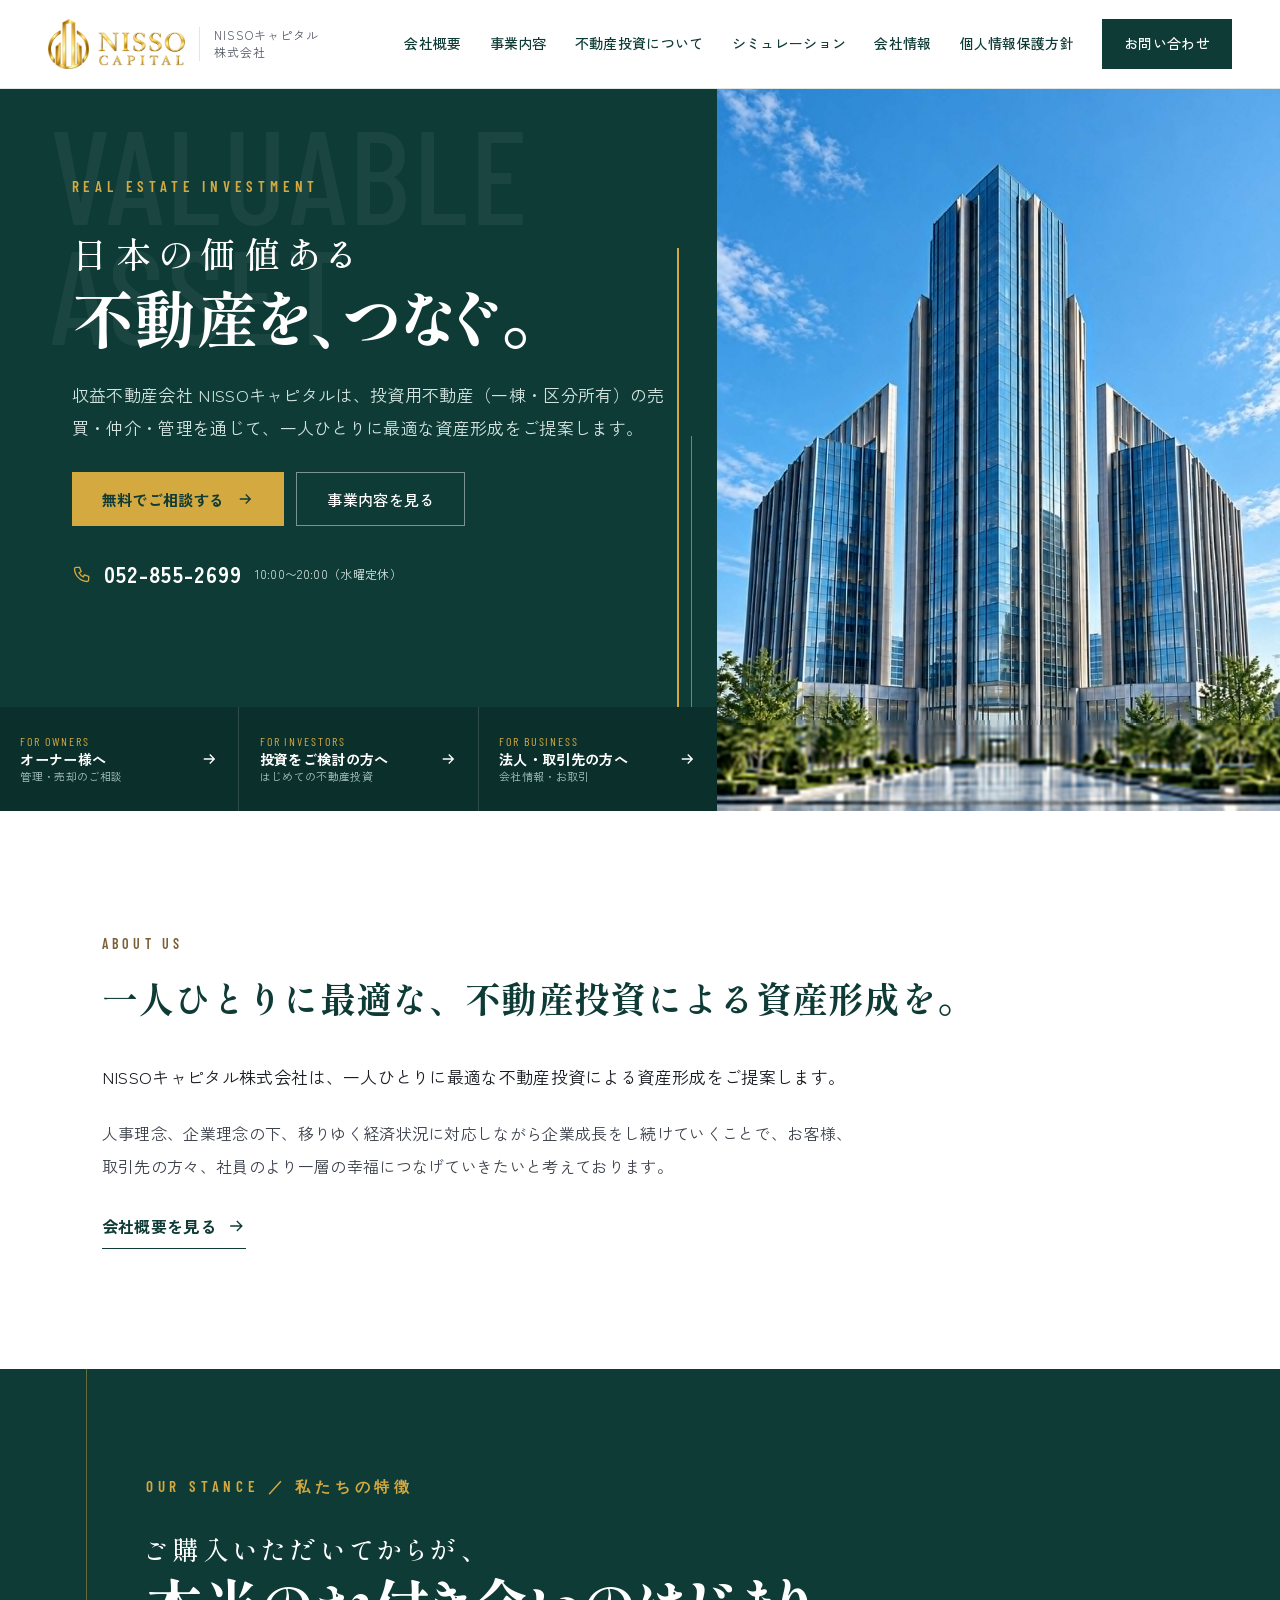
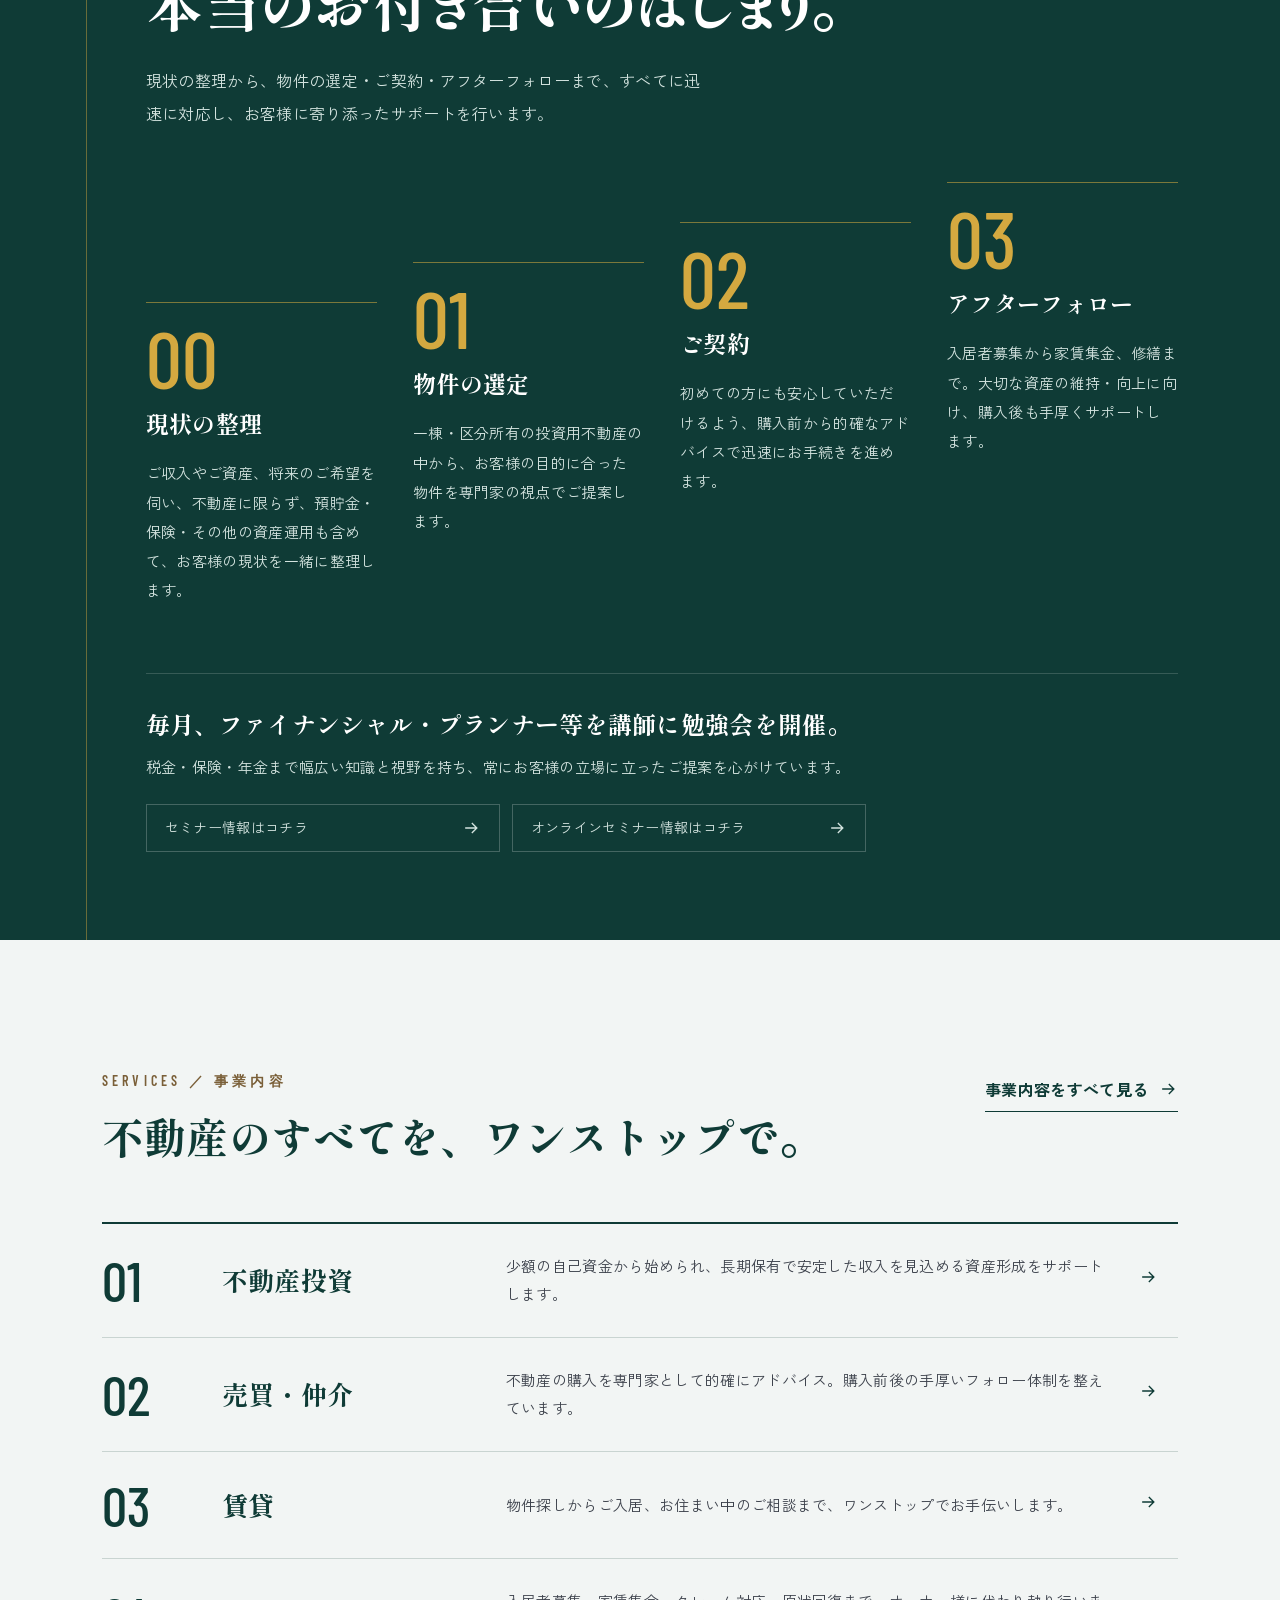
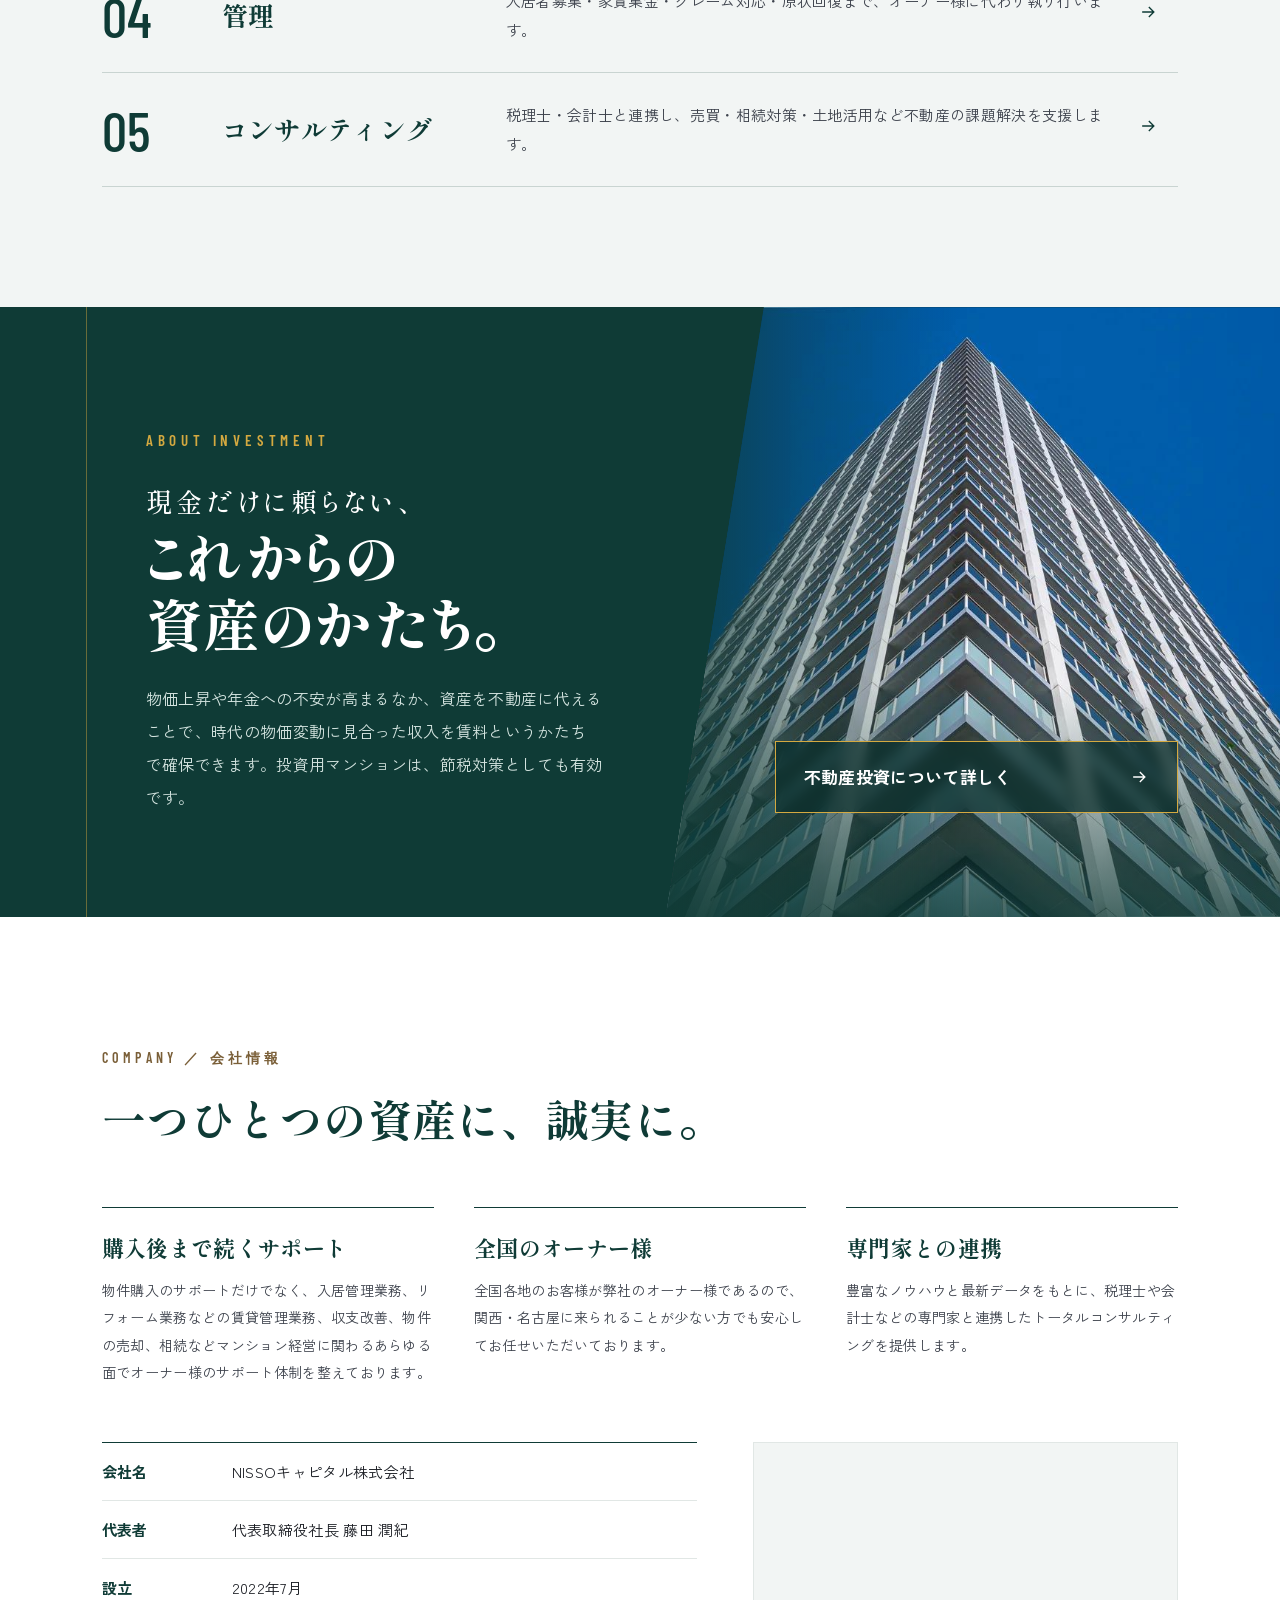
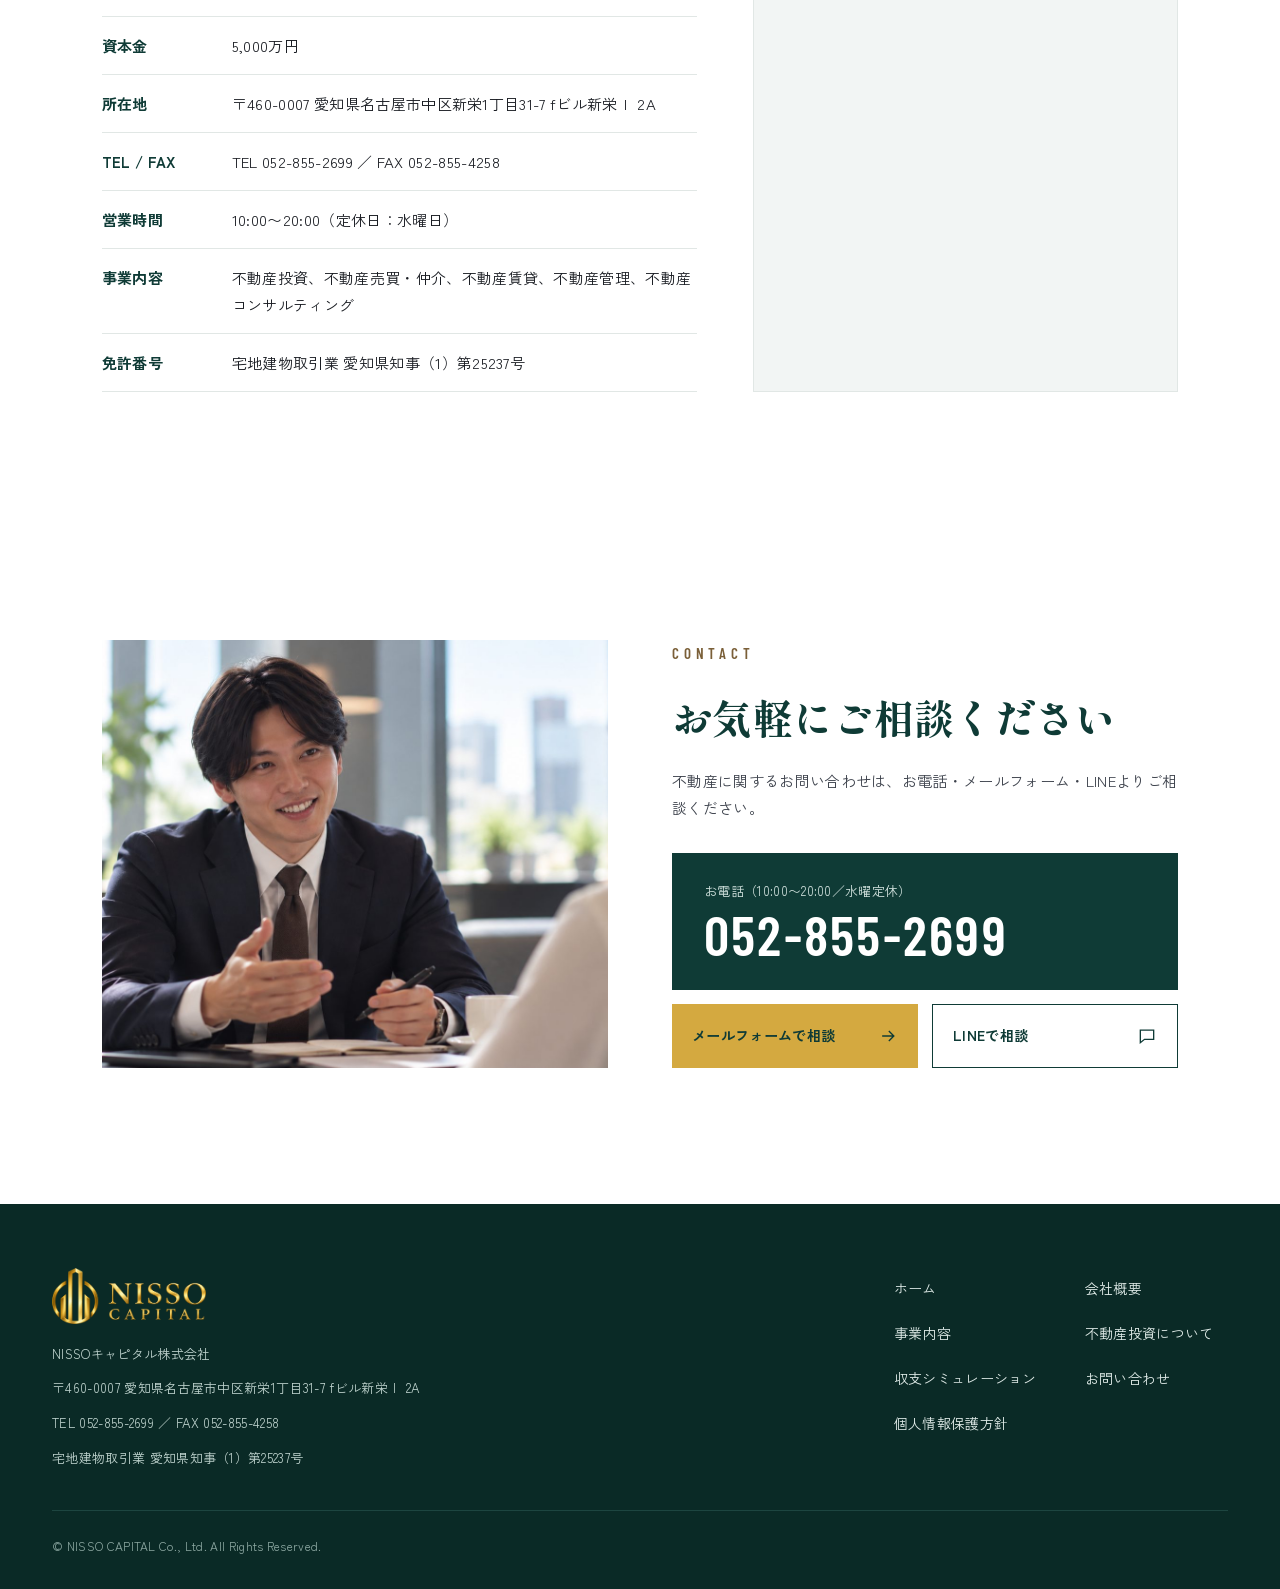
==== commit 6237fa25: "勉強会の下にセミナー情報・オンラインセミナー情報のリンクを追加 Co-Authored-By: Claude Opus 5.5 <noreply@anthropic.com>" ====
--- a/index.html
+++ b/index.html
@@ -103,6 +103,10 @@
 <div class="study">
 <p class="study__t">毎月、ファイナンシャル・プランナー等を講師に勉強会を開催。</p>
 <p class="study__d">税金・保険・年金まで幅広い知識と視野を持ち、常にお客様の立場に立ったご提案を心がけています。</p>
+<div class="study__links">
+<a class="study__link" href="https://liff.line.me/2011971400-Th6QmrXr?liff_id=2011971400-Th6QmrXr&amp;group_id=203433" target="_blank" rel="noopener">セミナー情報はコチラ<svg class="ico" width="20" height="20" viewBox="0 0 24 24" fill="none" stroke="currentColor" stroke-width="1.6" aria-hidden="true"><path d="M5 12h14M13 6l6 6-6 6"></path></svg></a>
+<a class="study__link" href="https://liff.line.me/2011971400-Th6QmrXr?liff_id=2011971400-Th6QmrXr&amp;group_id=203431" target="_blank" rel="noopener">オンラインセミナー情報はコチラ<svg class="ico" width="20" height="20" viewBox="0 0 24 24" fill="none" stroke="currentColor" stroke-width="1.6" aria-hidden="true"><path d="M5 12h14M13 6l6 6-6 6"></path></svg></a>
+</div>
 </div>
 </div>
 </section>
--- a/assets/renewal.css
+++ b/assets/renewal.css
@@ -143,6 +143,9 @@
 .study{margin-top:40px;padding-top:28px;border-top:1px solid rgba(255,255,255,.16);display:flex;flex-wrap:wrap;gap:8px 40px;align-items:baseline}
 .study__t{margin:0;font-family:var(--f-serif);font-size:24px;font-weight:700;color:#FFFFFF}
 .study__d{margin:0;flex:1 1 380px;font-size:15px;color:var(--on-dark)}
+.study__links{flex:1 1 100%;display:grid;grid-template-columns:repeat(2,minmax(0,1fr));gap:12px;margin-top:16px;max-width:720px}
+.study__link{display:flex;align-items:center;justify-content:space-between;gap:12px;min-height:48px;padding:0 18px;border:1px solid rgba(255,255,255,.22);color:var(--on-dark);text-decoration:none;font-size:14px}
+.study__link:hover{border-color:var(--gold);color:#FFFFFF}
 .band__in{padding-top:140px;display:grid;grid-template-columns:minmax(0,7fr) minmax(0,5fr);gap:64px;align-items:end}
 .band__text{display:flex;flex-direction:column;gap:26px}
 .band__text p.band__lead{margin:0;max-width:600px;font-size:16px;line-height:2.05;color:var(--on-dark)}
@@ -328,6 +331,8 @@
 .study{margin-top:0;padding-top:20px;flex-direction:column;gap:6px}
 .study__t{font-size:18px}
 .study__d{flex:none;font-size:14px}
+.study__links{grid-template-columns:1fr;gap:10px;margin-top:10px;width:100%;max-width:none;flex:none}
+.study__link{font-size:13px}
 .band__in{padding:72px 20px;grid-template-columns:1fr;gap:20px}
 .band__text{gap:20px}
 .band__text p.band__lead{font-size:14px;line-height:2}
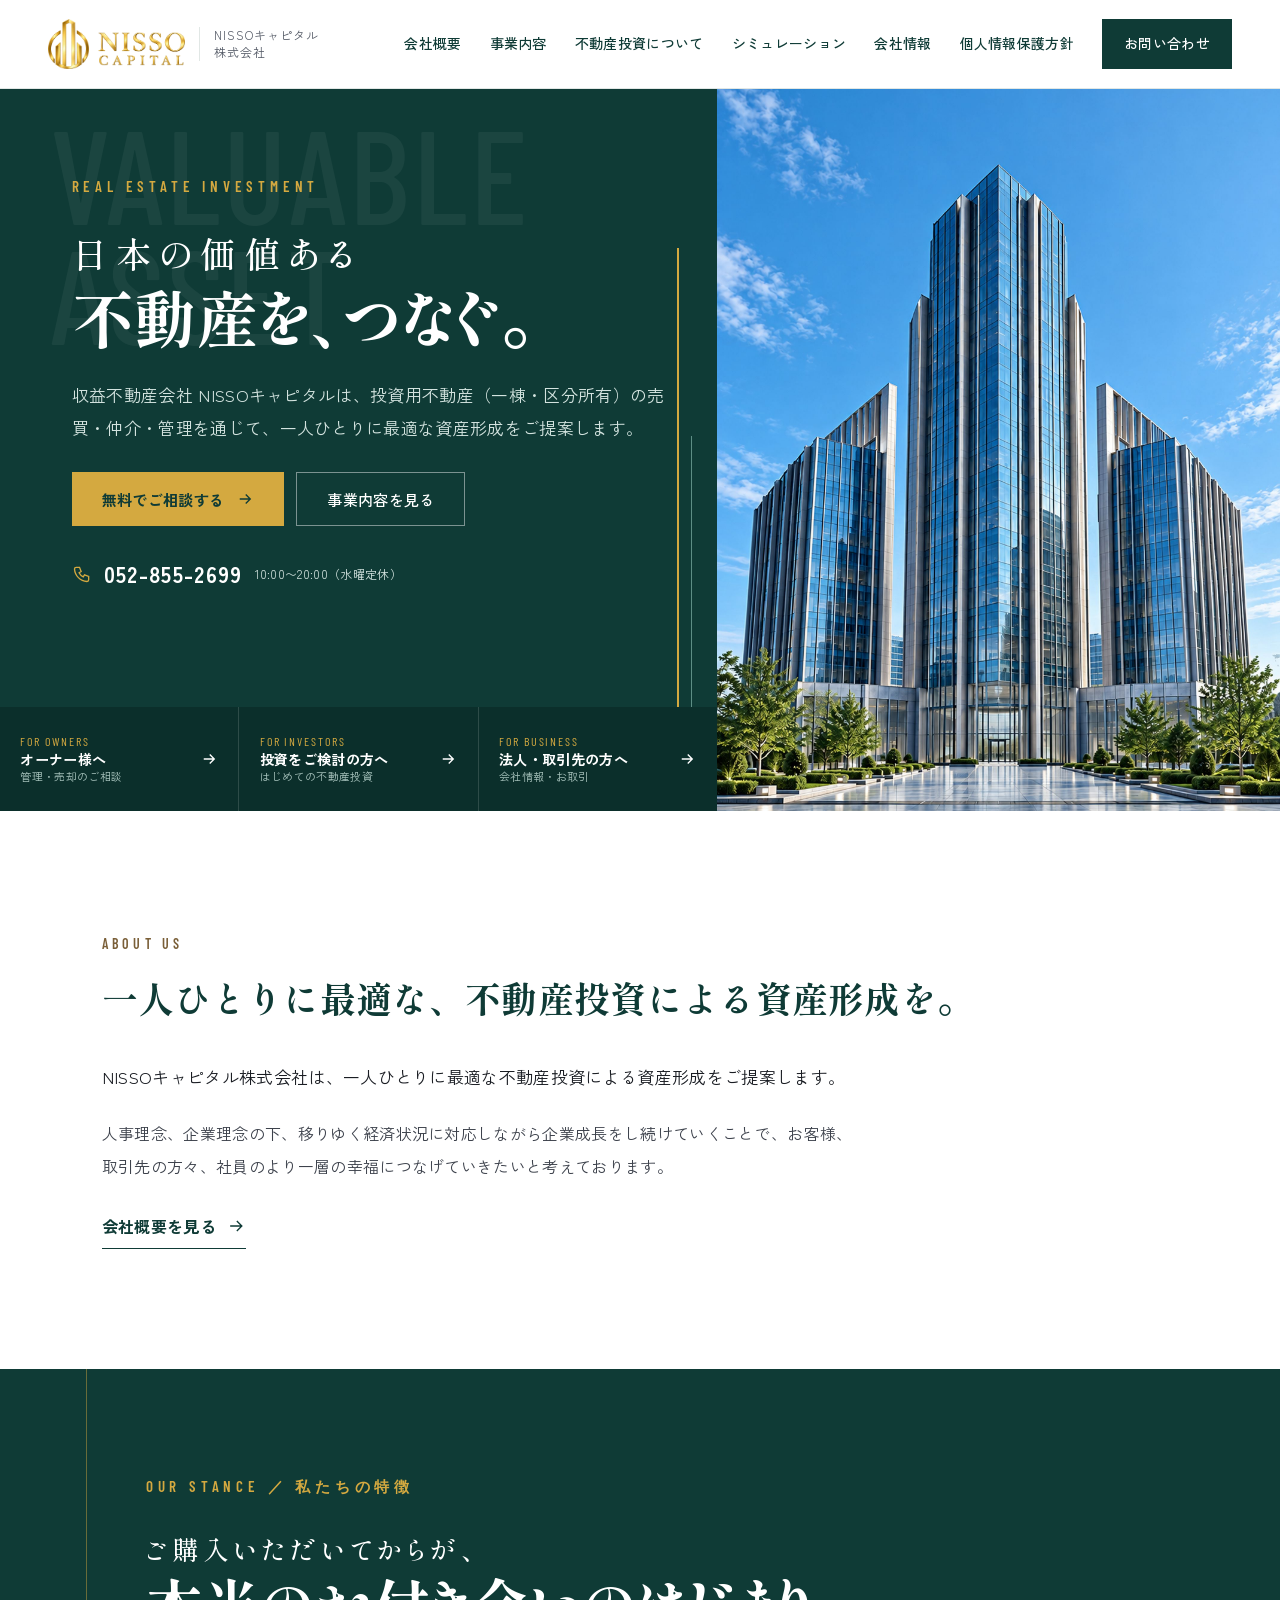
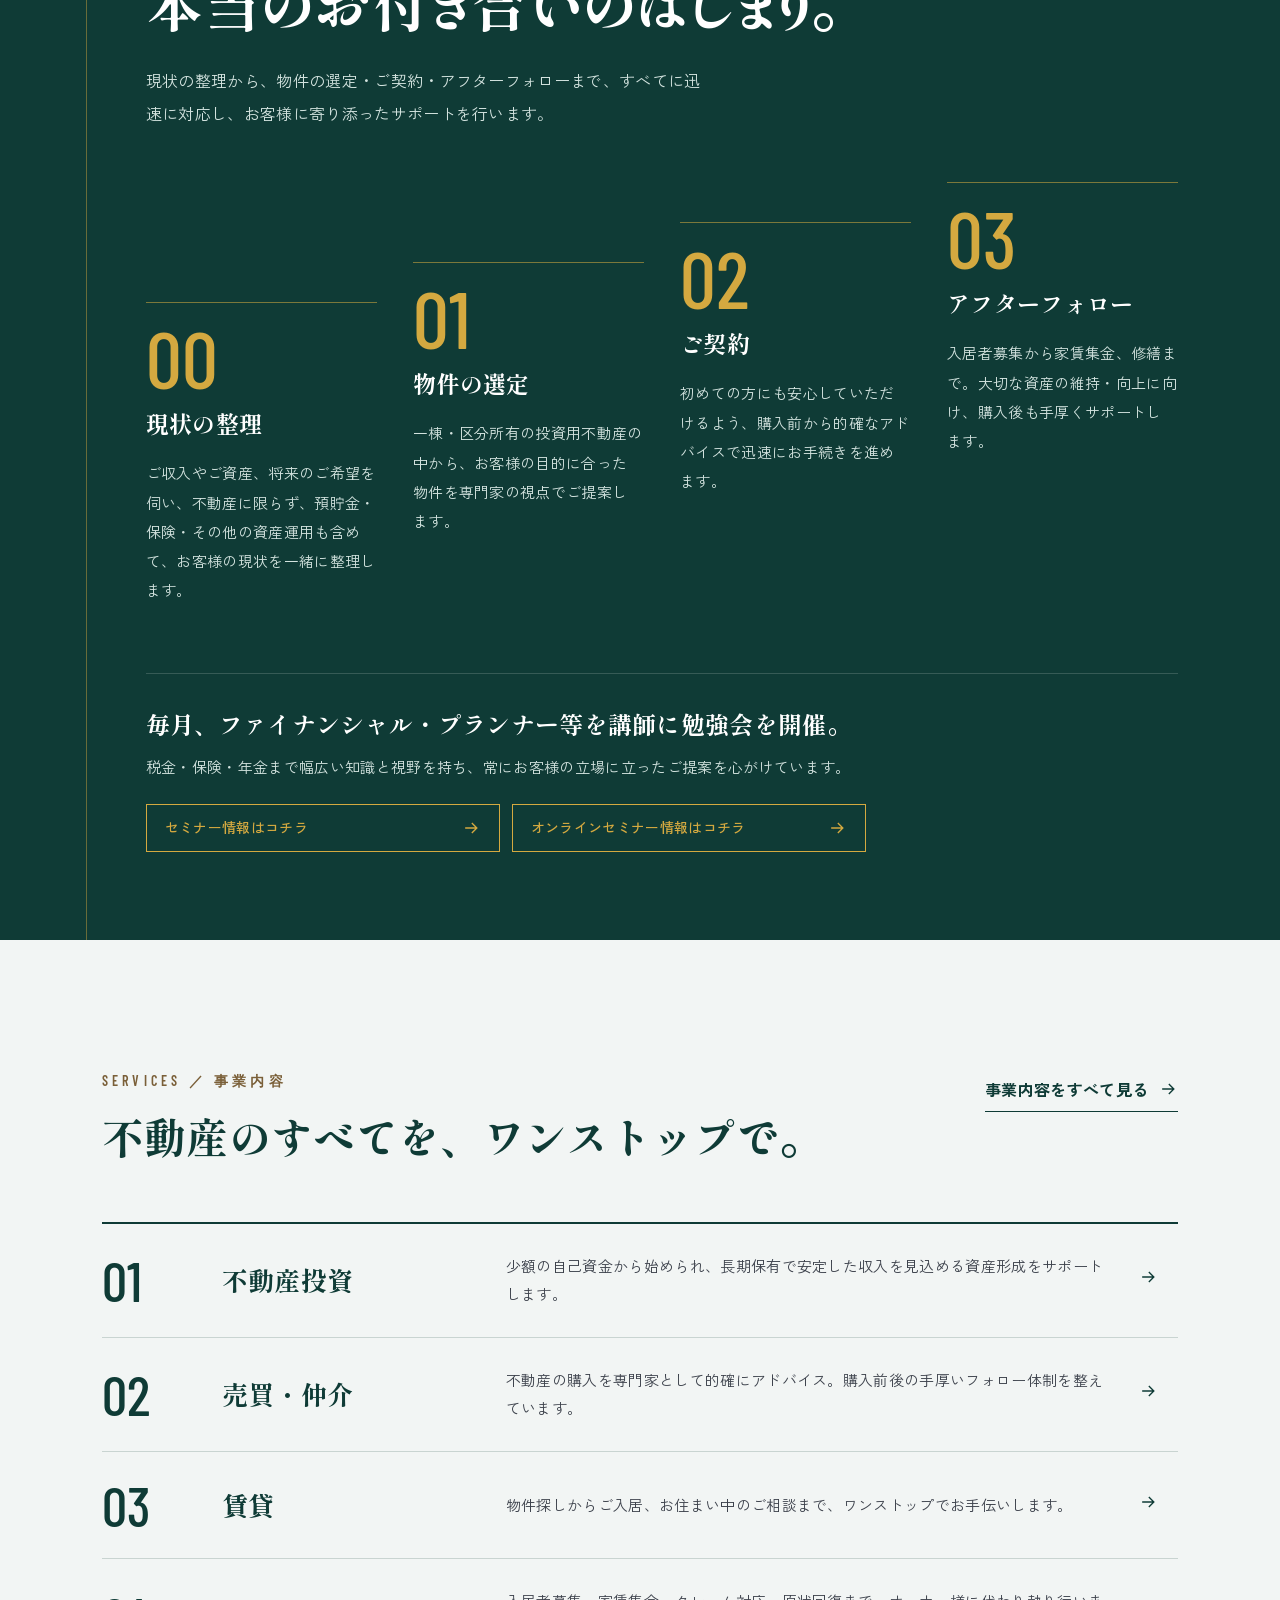
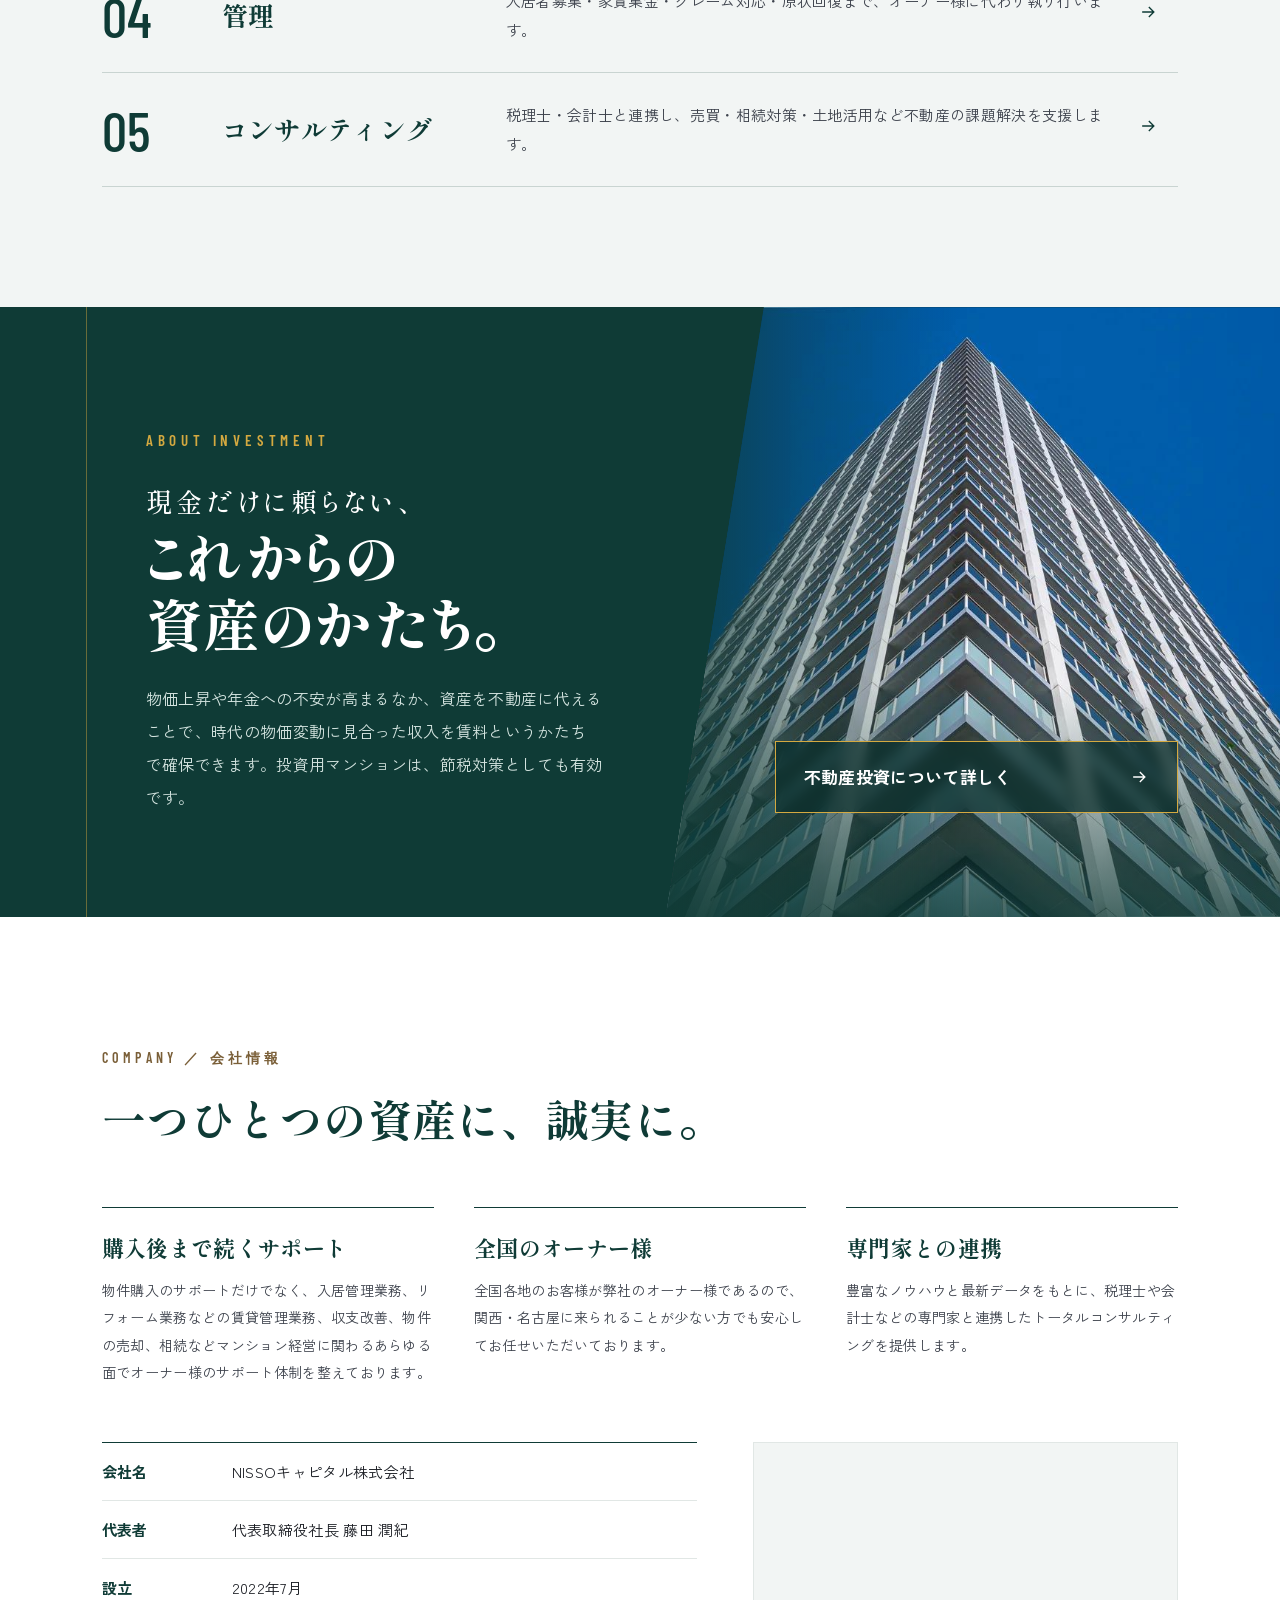
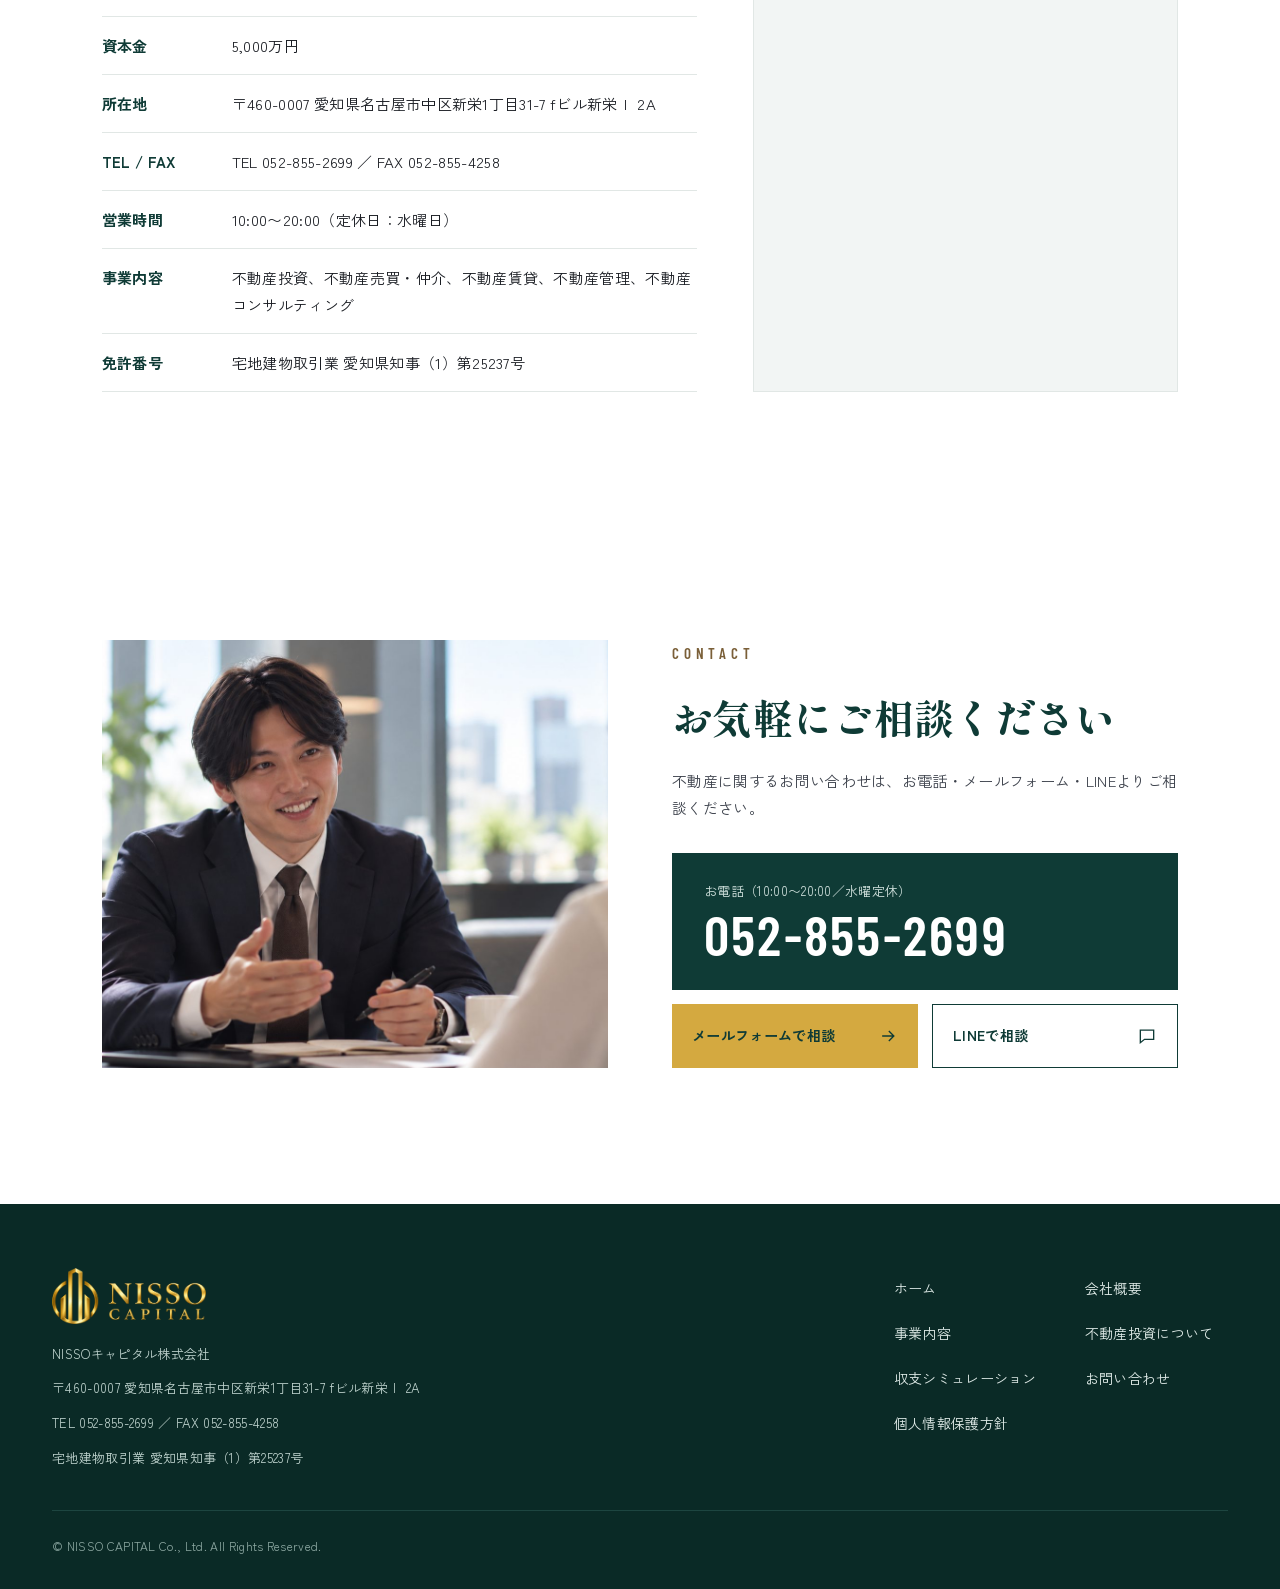
==== commit c9111218: "セミナーリンクをゴールドにして見やすく、勉強会の見出しの改行位置を固定 Co-Authored-By: Claude Opus 5.5 <noreply@anthropic.com>" ====
--- a/index.html
+++ b/index.html
@@ -19,7 +19,7 @@
 <link rel="preconnect" href="https://fonts.googleapis.com">
 <link rel="preconnect" href="https://fonts.gstatic.com" crossorigin>
 <link rel="stylesheet" href="https://fonts.googleapis.com/css2?family=Shippori+Mincho+B1:wght@500;700;800&amp;family=Zen+Kaku+Gothic+New:wght@400;500;700&amp;family=Barlow+Condensed:wght@500;600&amp;display=swap">
-<link rel="stylesheet" href="/assets/renewal.css">
+<link rel="stylesheet" href="/assets/renewal.css?v=5a52cd77b3">
 <link rel="preload" as="image" href="/assets/rise-pc.jpg" media="(min-width: 1024px)">
 <link rel="preload" as="image" href="/assets/rise-full.jpg" media="(max-width: 1023px)">
 <script>try{if(!matchMedia('(prefers-reduced-motion: reduce)').matches&&sessionStorage.getItem('nissoRiseSeen')!=='1'){document.documentElement.classList.add('rise-play')}}catch(e){}</script>
@@ -101,7 +101,7 @@
 <li class="step" style="--off: 0px; --i: 3"><span class="step__num" aria-hidden="true">03</span><div class="step__body"><h3>アフターフォロー</h3><p>入居者募集から家賃集金、修繕まで。大切な資産の維持・向上に向け、購入後も手厚くサポートします。</p></div></li>
 </ol>
 <div class="study">
-<p class="study__t">毎月、ファイナンシャル・プランナー等を講師に勉強会を開催。</p>
+<p class="study__t"><span class="nw">毎月、ファイナンシャル・プランナー等を</span><br class="sp-br"><span class="nw">講師に勉強会を開催。</span></p>
 <p class="study__d">税金・保険・年金まで幅広い知識と視野を持ち、常にお客様の立場に立ったご提案を心がけています。</p>
 <div class="study__links">
 <a class="study__link" href="https://liff.line.me/2011971400-Th6QmrXr?liff_id=2011971400-Th6QmrXr&amp;group_id=203433" target="_blank" rel="noopener">セミナー情報はコチラ<svg class="ico" width="20" height="20" viewBox="0 0 24 24" fill="none" stroke="currentColor" stroke-width="1.6" aria-hidden="true"><path d="M5 12h14M13 6l6 6-6 6"></path></svg></a>
@@ -199,6 +199,6 @@
 <div class="site-footer__copy">© NISSO CAPITAL Co., Ltd. All Rights Reserved.</div>
 </div>
 </footer>
-<script src="/assets/renewal.js" defer></script>
+<script src="/assets/renewal.js?v=5a52cd77b3" defer></script>
 </body>
 </html>
--- a/assets/renewal.css
+++ b/assets/renewal.css
@@ -144,8 +144,9 @@
 .study__t{margin:0;font-family:var(--f-serif);font-size:24px;font-weight:700;color:#FFFFFF}
 .study__d{margin:0;flex:1 1 380px;font-size:15px;color:var(--on-dark)}
 .study__links{flex:1 1 100%;display:grid;grid-template-columns:repeat(2,minmax(0,1fr));gap:12px;margin-top:16px;max-width:720px}
-.study__link{display:flex;align-items:center;justify-content:space-between;gap:12px;min-height:48px;padding:0 18px;border:1px solid rgba(255,255,255,.22);color:var(--on-dark);text-decoration:none;font-size:14px}
-.study__link:hover{border-color:var(--gold);color:#FFFFFF}
+.study__link{display:flex;align-items:center;justify-content:space-between;gap:12px;min-height:48px;padding:0 18px;border:1px solid var(--gold);color:var(--gold);text-decoration:none;font-size:14px;font-weight:500}
+.study__link:hover{background:rgba(212,169,64,.12);color:#E0BA5C}
+.nw{white-space:nowrap}
 .band__in{padding-top:140px;display:grid;grid-template-columns:minmax(0,7fr) minmax(0,5fr);gap:64px;align-items:end}
 .band__text{display:flex;flex-direction:column;gap:26px}
 .band__text p.band__lead{margin:0;max-width:600px;font-size:16px;line-height:2.05;color:var(--on-dark)}
@@ -329,7 +330,7 @@
 .step h3{font-size:20px}
 .step p{font-size:14px;line-height:1.9}
 .study{margin-top:0;padding-top:20px;flex-direction:column;gap:6px}
-.study__t{font-size:18px}
+.study__t{font-size:clamp(14px,4.2vw,18px);line-height:1.7}
 .study__d{flex:none;font-size:14px}
 .study__links{grid-template-columns:1fr;gap:10px;margin-top:10px;width:100%;max-width:none;flex:none}
 .study__link{font-size:13px}
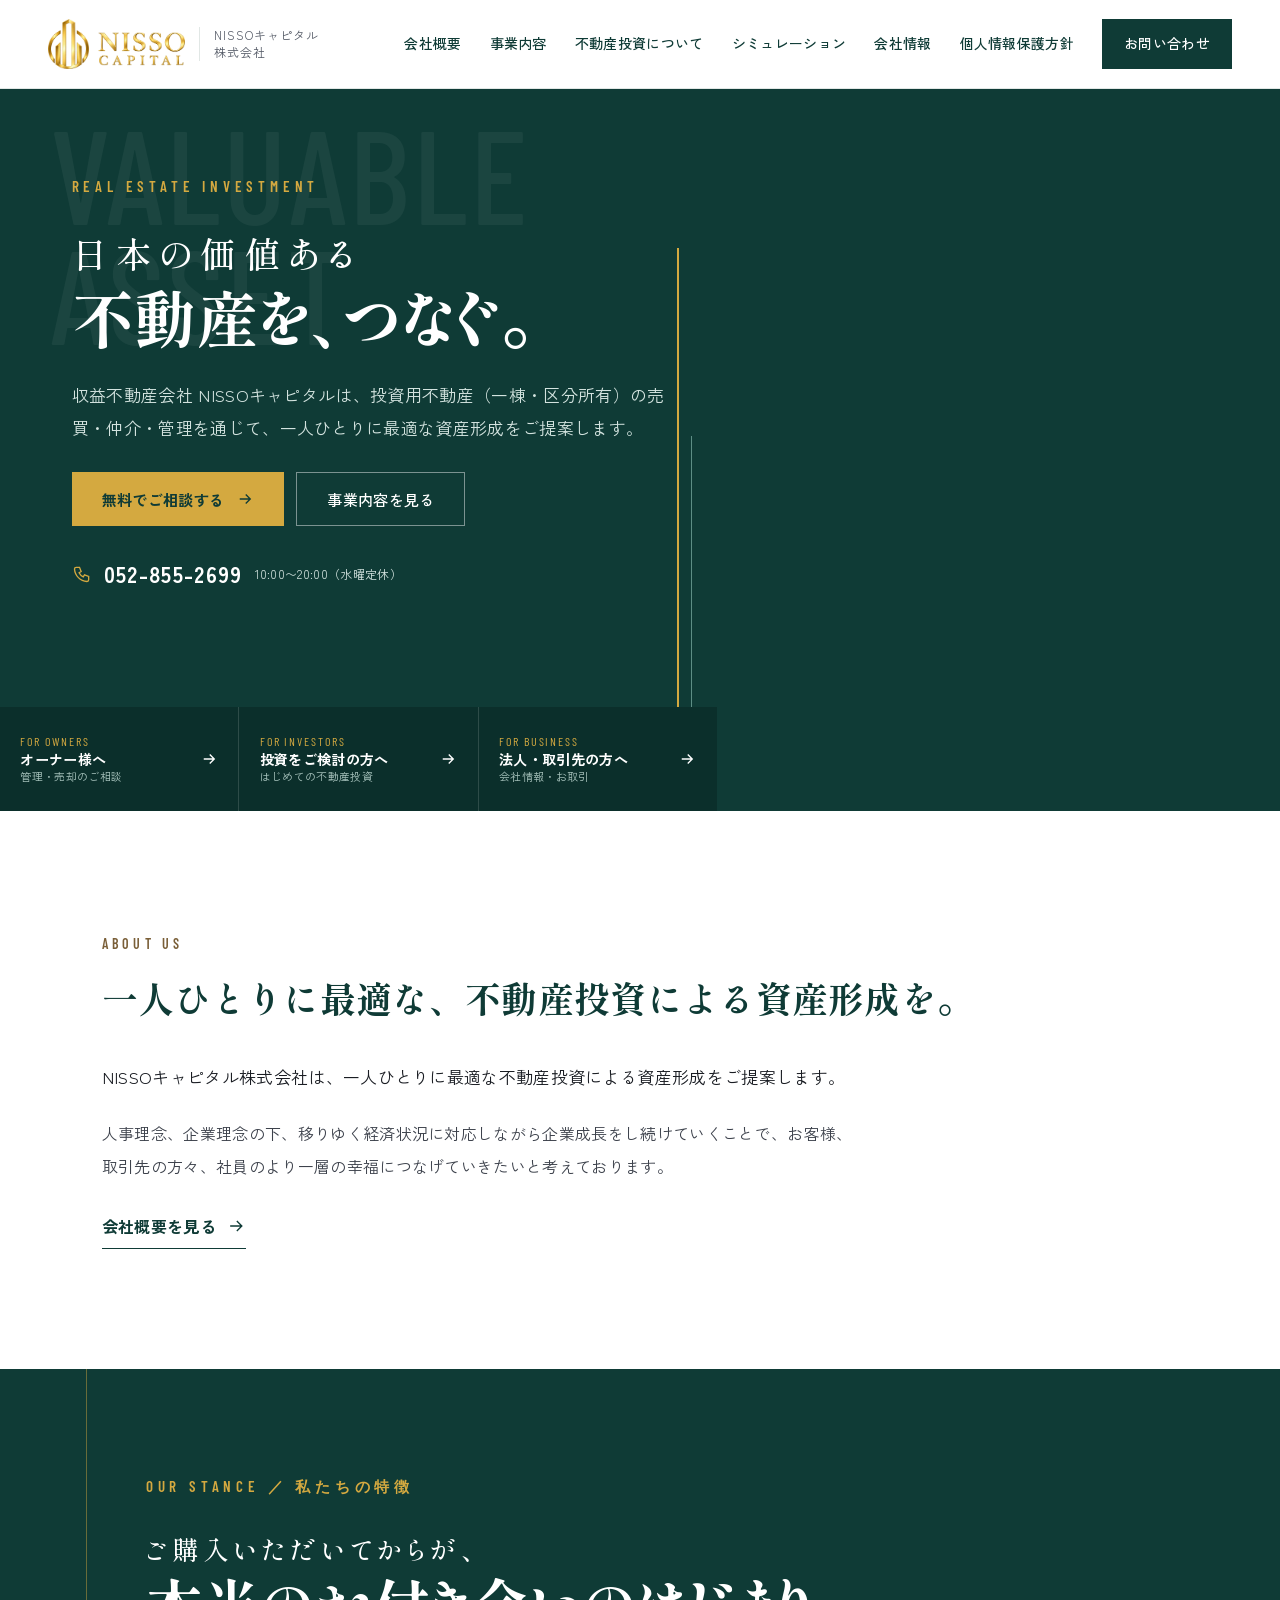
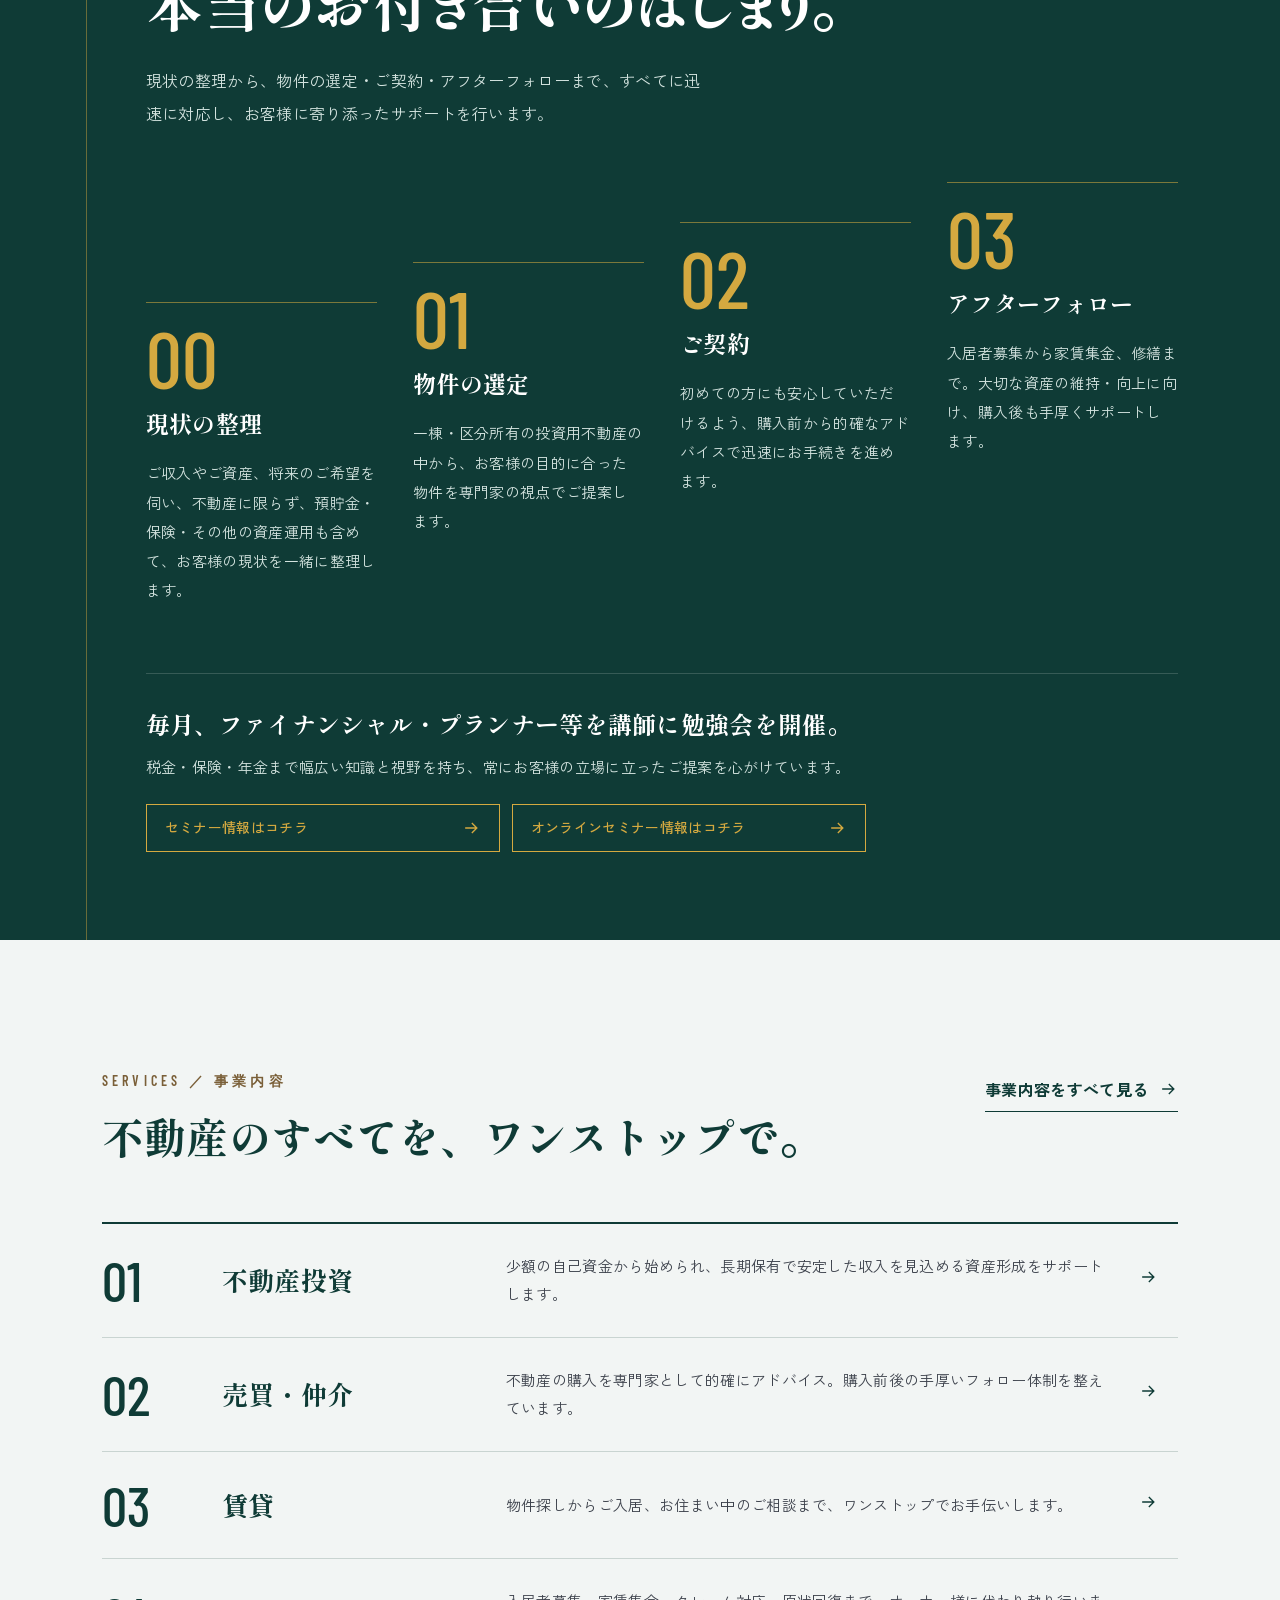
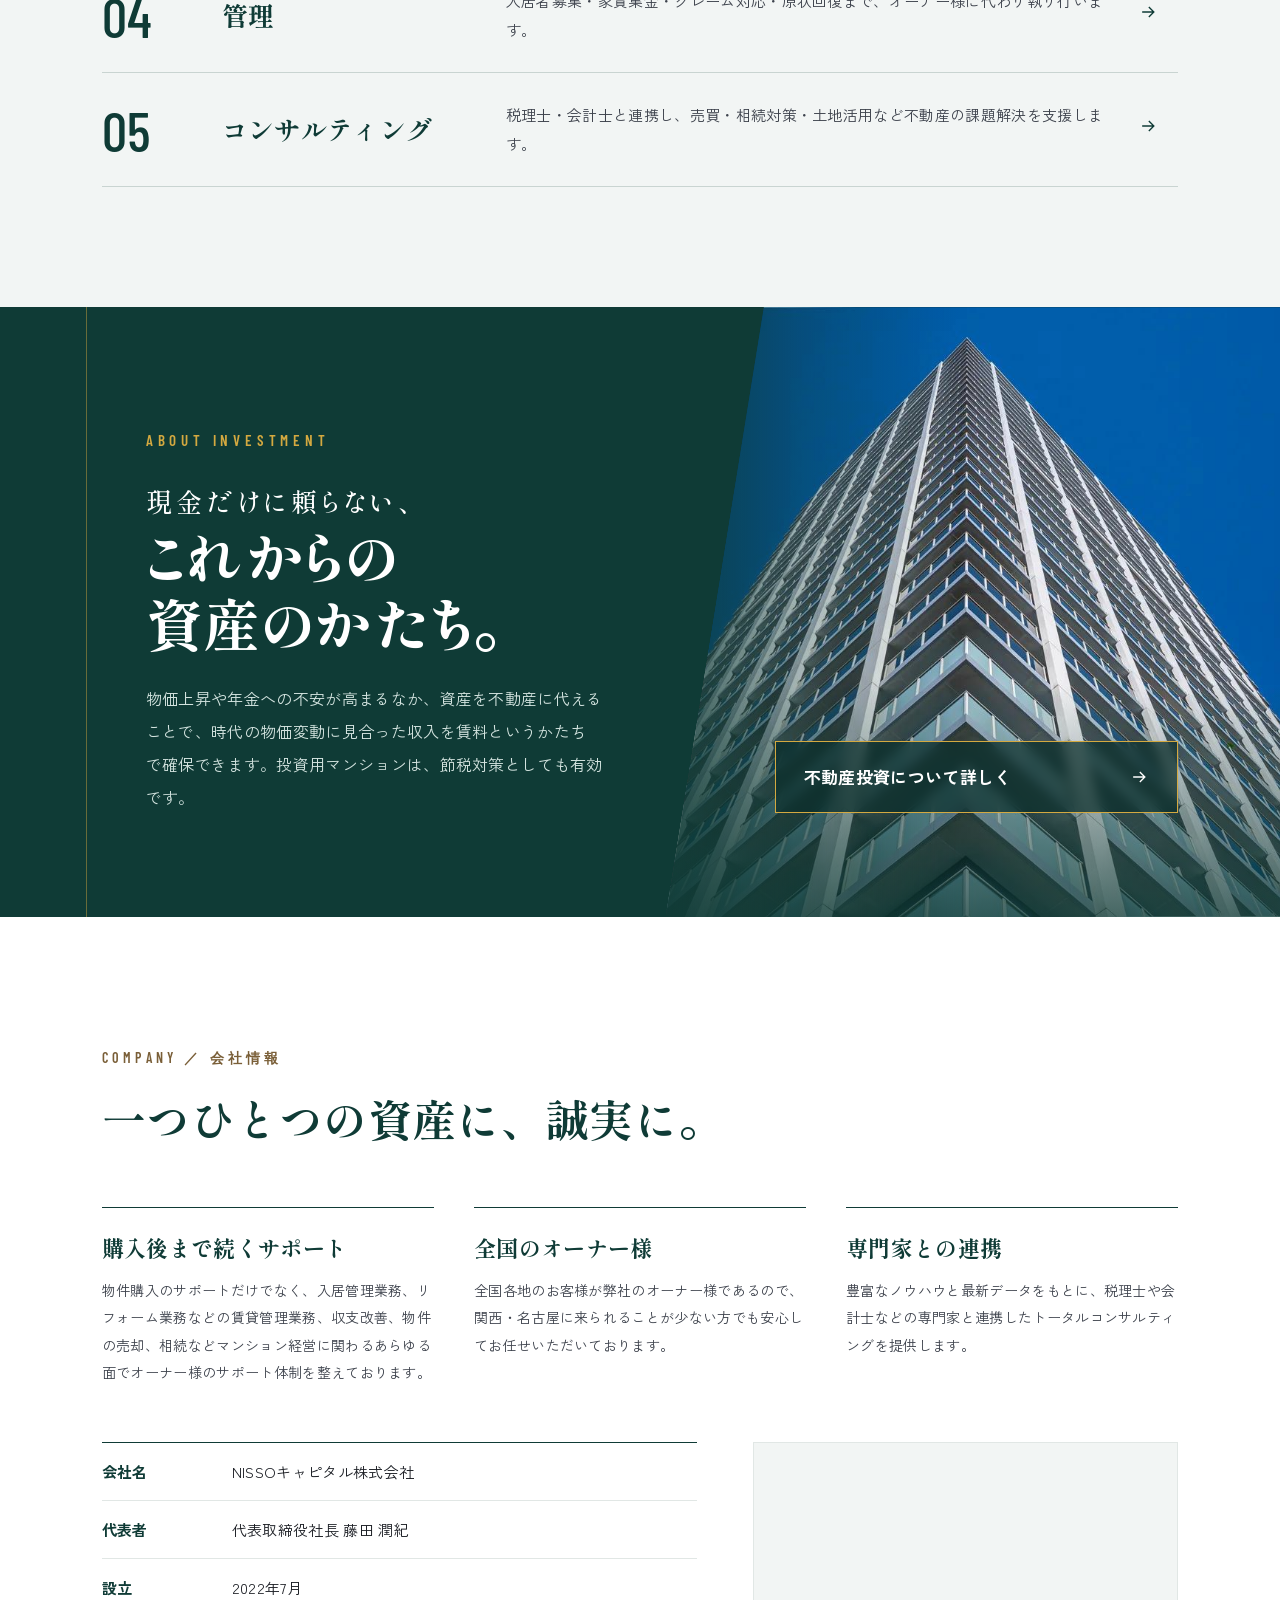
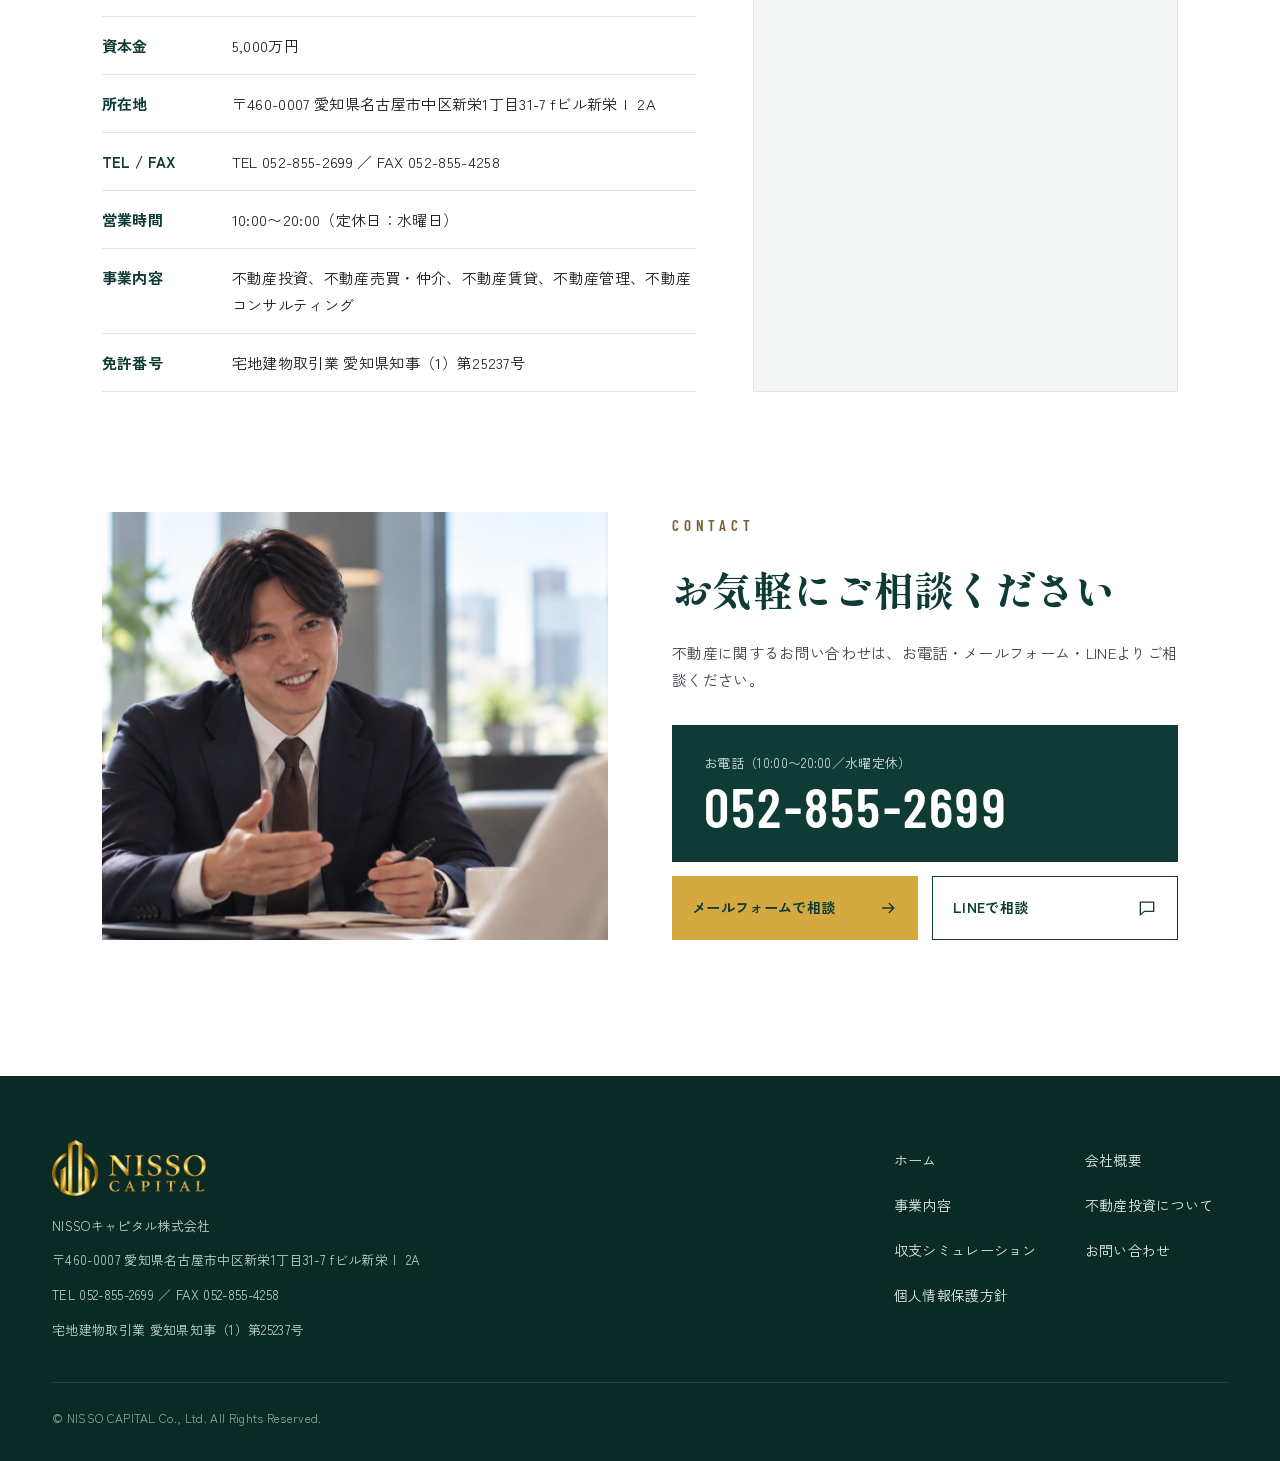
==== commit 58478add: "PC表示で会社情報とお問い合わせ欄の間の空白を詰める Co-Authored-By: Claude Opus 5.5 <noreply@anthropic.com>" ====
--- a/index.html
+++ b/index.html
@@ -19,7 +19,7 @@
 <link rel="preconnect" href="https://fonts.googleapis.com">
 <link rel="preconnect" href="https://fonts.gstatic.com" crossorigin>
 <link rel="stylesheet" href="https://fonts.googleapis.com/css2?family=Shippori+Mincho+B1:wght@500;700;800&amp;family=Zen+Kaku+Gothic+New:wght@400;500;700&amp;family=Barlow+Condensed:wght@500;600&amp;display=swap">
-<link rel="stylesheet" href="/assets/renewal.css?v=5a52cd77b3">
+<link rel="stylesheet" href="/assets/renewal.css?v=a4c490abff">
 <link rel="preload" as="image" href="/assets/rise-pc.jpg" media="(min-width: 1024px)">
 <link rel="preload" as="image" href="/assets/rise-full.jpg" media="(max-width: 1023px)">
 <script>try{if(!matchMedia('(prefers-reduced-motion: reduce)').matches&&sessionStorage.getItem('nissoRiseSeen')!=='1'){document.documentElement.classList.add('rise-play')}}catch(e){}</script>
@@ -199,6 +199,6 @@
 <div class="site-footer__copy">© NISSO CAPITAL Co., Ltd. All Rights Reserved.</div>
 </div>
 </footer>
-<script src="/assets/renewal.js?v=5a52cd77b3" defer></script>
+<script src="/assets/renewal.js?v=a4c490abff" defer></script>
 </body>
 </html>
--- a/assets/renewal.css
+++ b/assets/renewal.css
@@ -269,6 +269,8 @@
 }
 @media (min-width:1024px) and (max-width:1279px){.fv__text{gap:24px}}
 
+@media (min-width:1024px){.company{padding-bottom:64px}.company+.cta{padding-top:56px}}
+
 /* ---------- 1199px以下：ハンバーガーメニュー ---------- */
 @media (max-width:1199px){
 .site-header__in{height:64px;padding:0 16px}
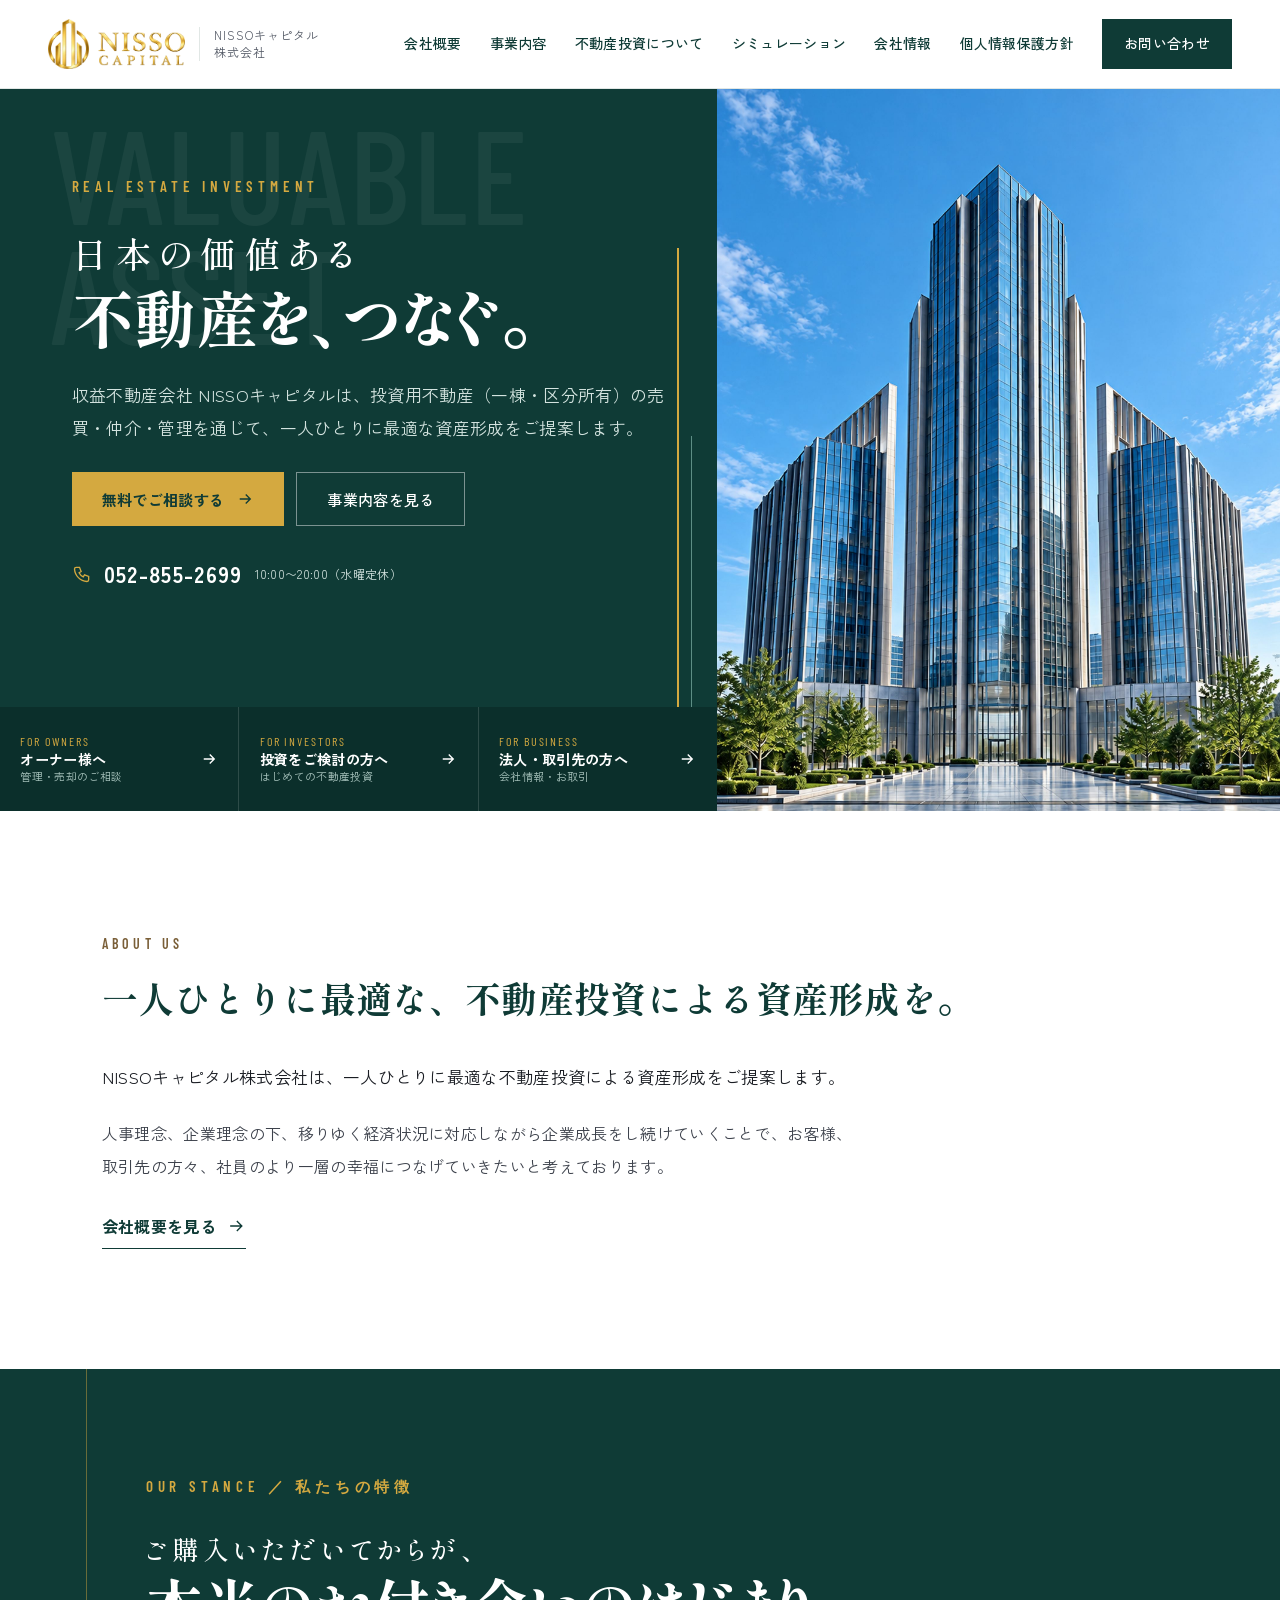
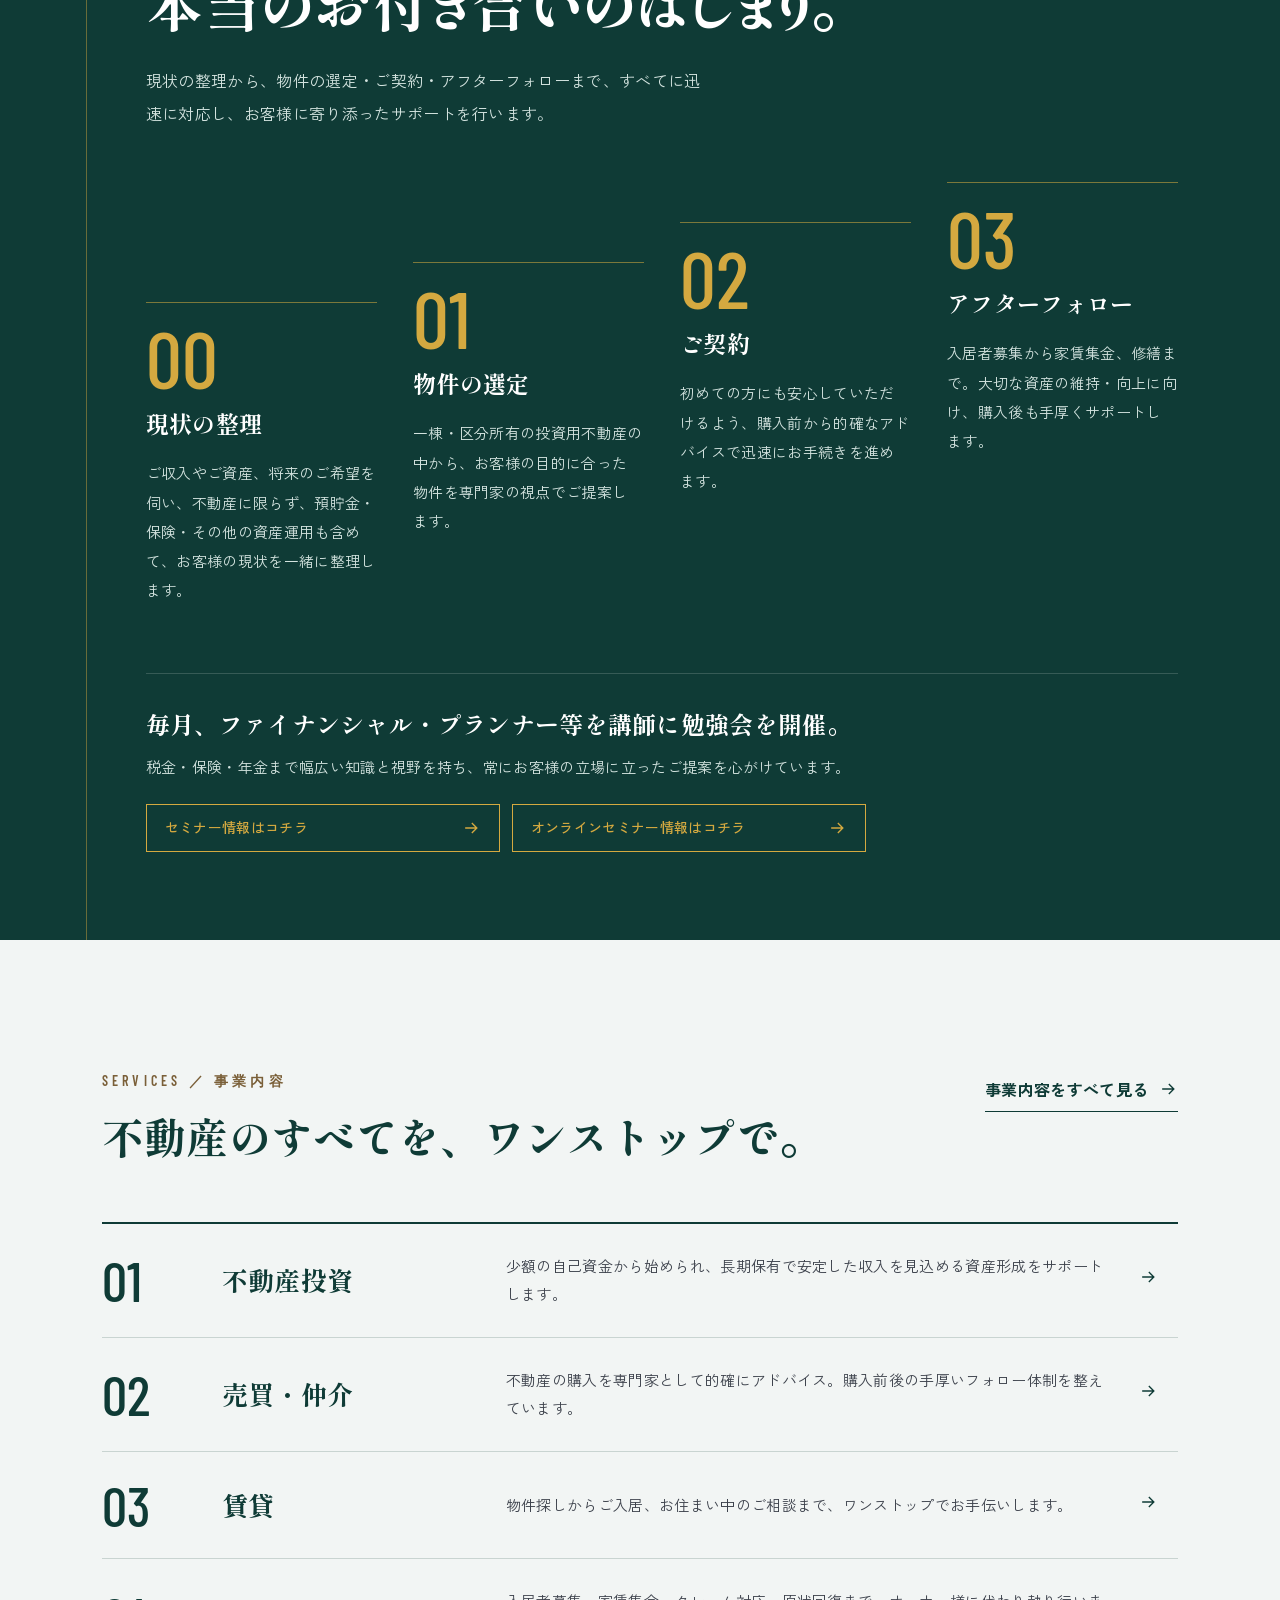
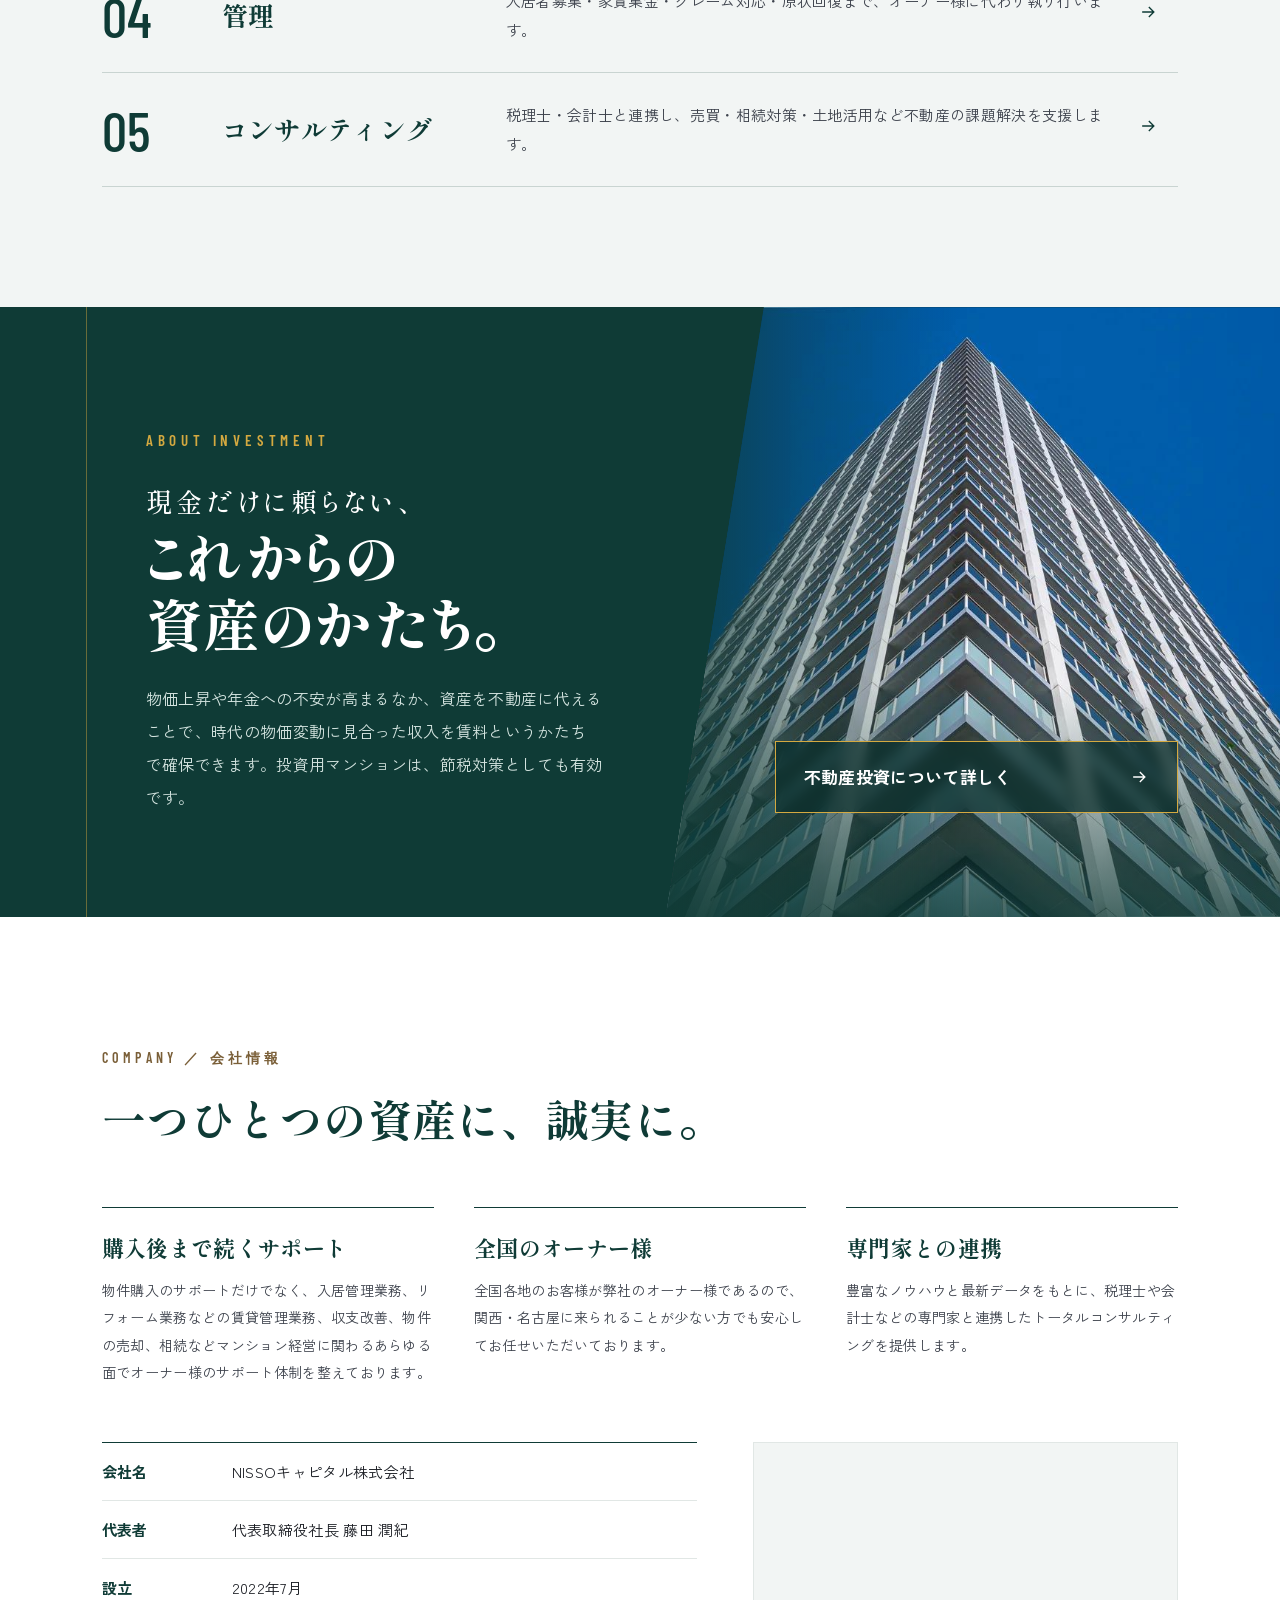
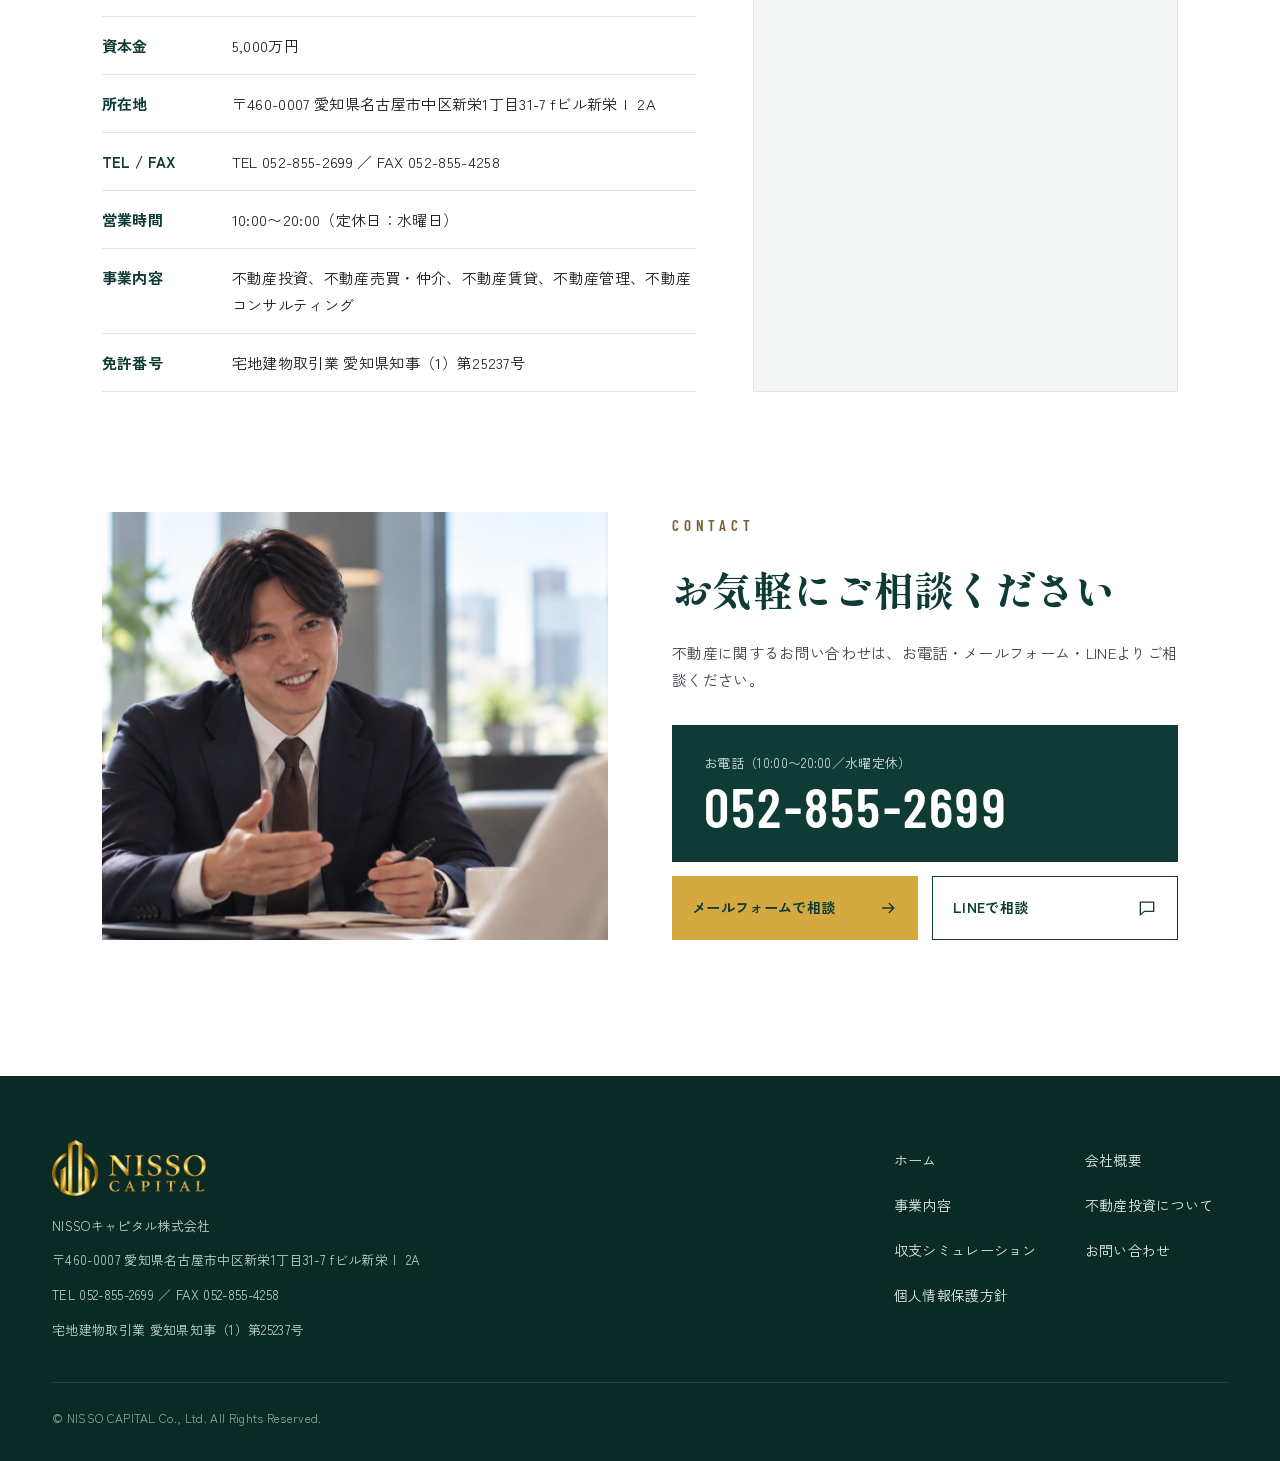
==== commit f5afc09b: "不動産投資ページのメリット部分などにゴールドの配色を追加 Co-Authored-By: Claude Opus 5.5 <noreply@anthropic.com>" ====
--- a/index.html
+++ b/index.html
@@ -19,7 +19,7 @@
 <link rel="preconnect" href="https://fonts.googleapis.com">
 <link rel="preconnect" href="https://fonts.gstatic.com" crossorigin>
 <link rel="stylesheet" href="https://fonts.googleapis.com/css2?family=Shippori+Mincho+B1:wght@500;700;800&amp;family=Zen+Kaku+Gothic+New:wght@400;500;700&amp;family=Barlow+Condensed:wght@500;600&amp;display=swap">
-<link rel="stylesheet" href="/assets/renewal.css?v=a4c490abff">
+<link rel="stylesheet" href="/assets/renewal.css?v=3e4efe62cd">
 <link rel="preload" as="image" href="/assets/rise-pc.jpg" media="(min-width: 1024px)">
 <link rel="preload" as="image" href="/assets/rise-full.jpg" media="(max-width: 1023px)">
 <script>try{if(!matchMedia('(prefers-reduced-motion: reduce)').matches&&sessionStorage.getItem('nissoRiseSeen')!=='1'){document.documentElement.classList.add('rise-play')}}catch(e){}</script>
@@ -199,6 +199,6 @@
 <div class="site-footer__copy">© NISSO CAPITAL Co., Ltd. All Rights Reserved.</div>
 </div>
 </footer>
-<script src="/assets/renewal.js?v=a4c490abff" defer></script>
+<script src="/assets/renewal.js?v=3e4efe62cd" defer></script>
 </body>
 </html>
--- a/assets/renewal.css
+++ b/assets/renewal.css
@@ -260,6 +260,18 @@
 
 /* invest page（デザインのインライン指定をスマホ幅で上書き） */
 .inv-art{scroll-margin-top:16px}
+:root{--gold-deep:#A8842F}
+main p[style*="letter-spacing: 0.24em; color: #7A5F38"]{color:var(--gold-deep)!important;font-family:var(--f-en);font-size:15px!important;letter-spacing:.32em!important}
+#merit h2,#flow h2,#faq h2{position:relative;padding-bottom:18px}
+#merit h2::after,#flow h2::after,#faq h2::after{content:"";position:absolute;left:50%;bottom:0;width:56px;height:2px;margin-left:-28px;background:var(--gold)}
+#merit a[href^="#m"]{position:relative;border-top:2px solid var(--gold);transition:background-color .25s,color .25s}
+#merit a[href^="#m"] span:first-child{font-family:var(--f-en)!important;font-size:30px!important;font-weight:500;line-height:1;color:var(--gold-deep)!important}
+#merit a[href^="#m"]:hover{background:var(--teal)!important;color:#FFFFFF}
+#merit a[href^="#m"]:hover span:first-child{color:var(--gold)!important}
+.inv-art__num{color:var(--gold)!important}
+.inv-art__head{border-bottom:0!important;background:linear-gradient(90deg,var(--teal) 0%,var(--gold) 100%) left bottom/100% 2px no-repeat}
+.inv-art__box{border-left-color:rgba(212,169,64,.55)!important}
+main h4[style*="border-left: 3px solid #0F3B36"]{border-left-color:var(--gold)!important}
 
 @media (min-width:1024px) and (max-width:1439px){
 .fv__path{padding:0 clamp(14px,1.6vw,24px);gap:8px}
@@ -426,3 +438,4 @@
 main [style*="minmax(120px, 190px)"] [style*="height: 40px"] span{font-size:11px;line-height:1.3;text-align:center}
 }
 @media (min-width:768px){.svc-row__main{display:contents}}
+nav[aria-label="ページ内メニュー"] a[style*="3px solid #0F3B36"]{border-bottom-color:var(--gold)!important}
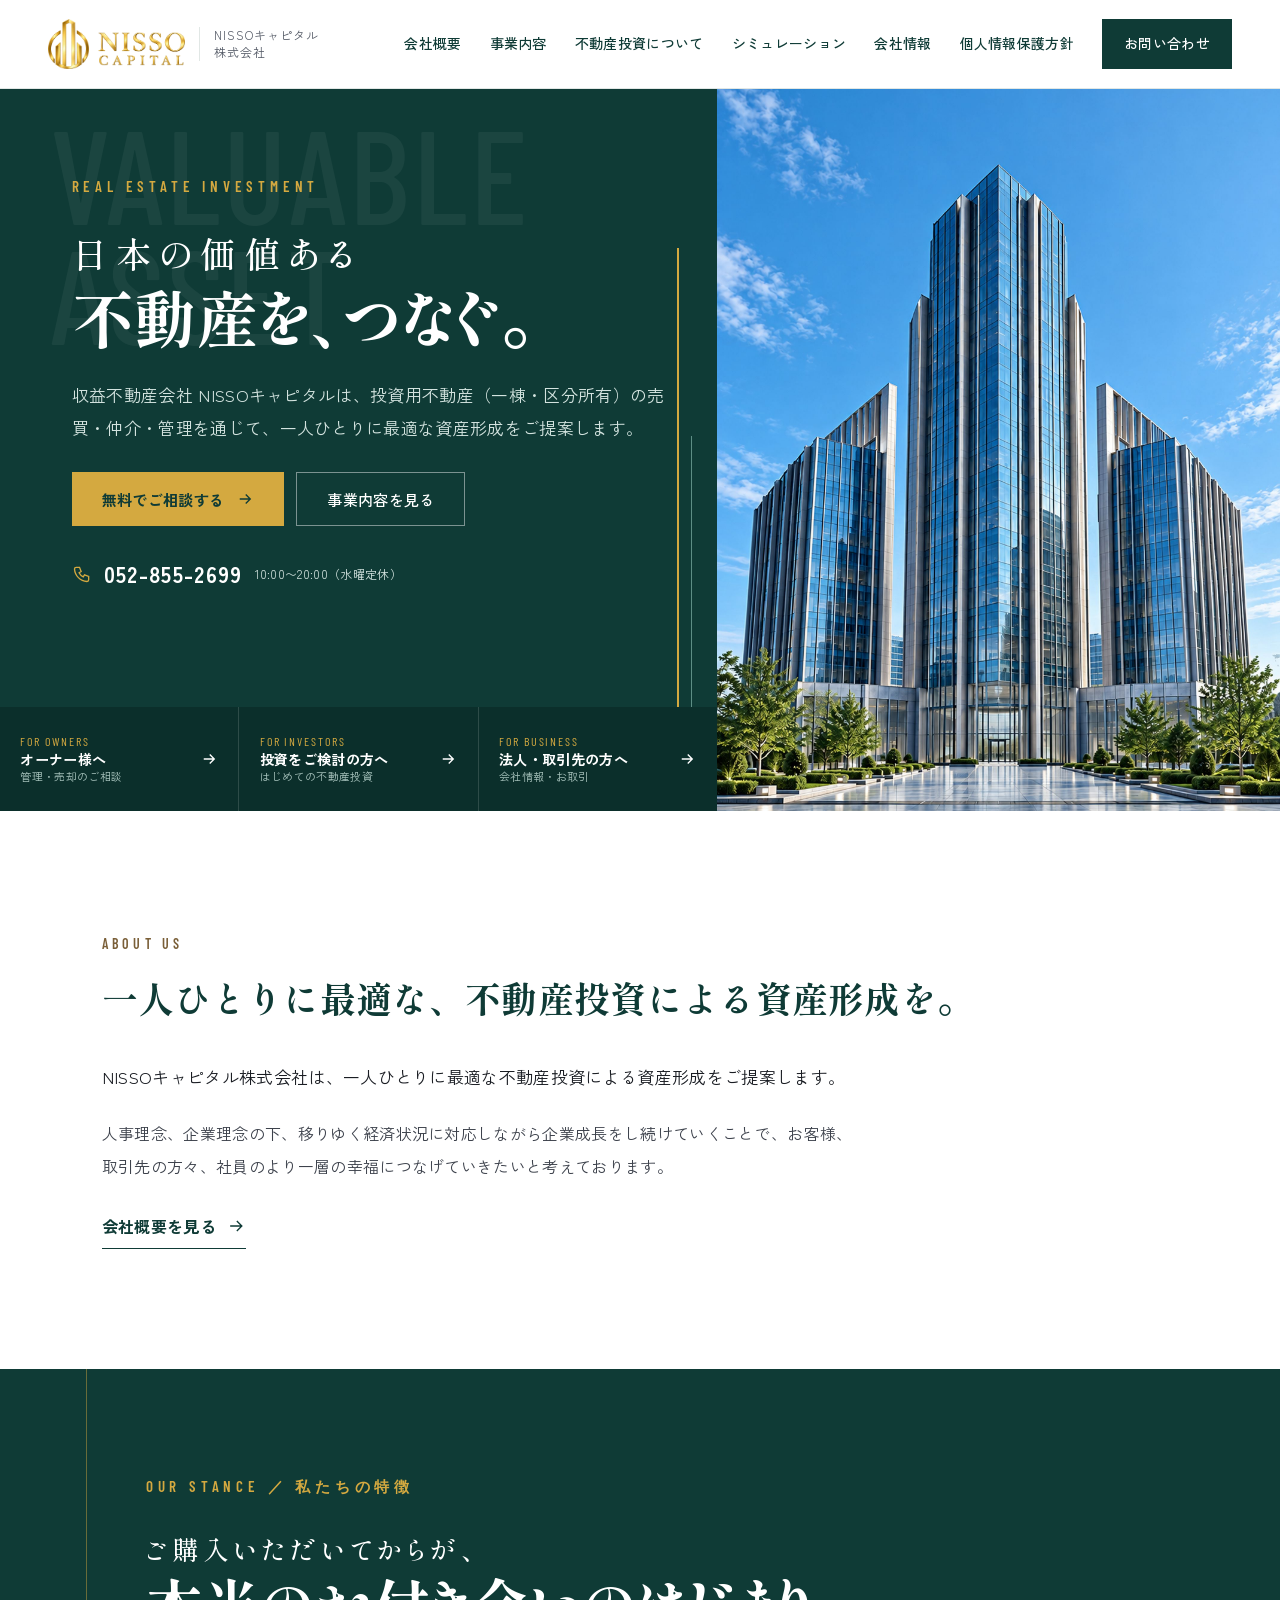
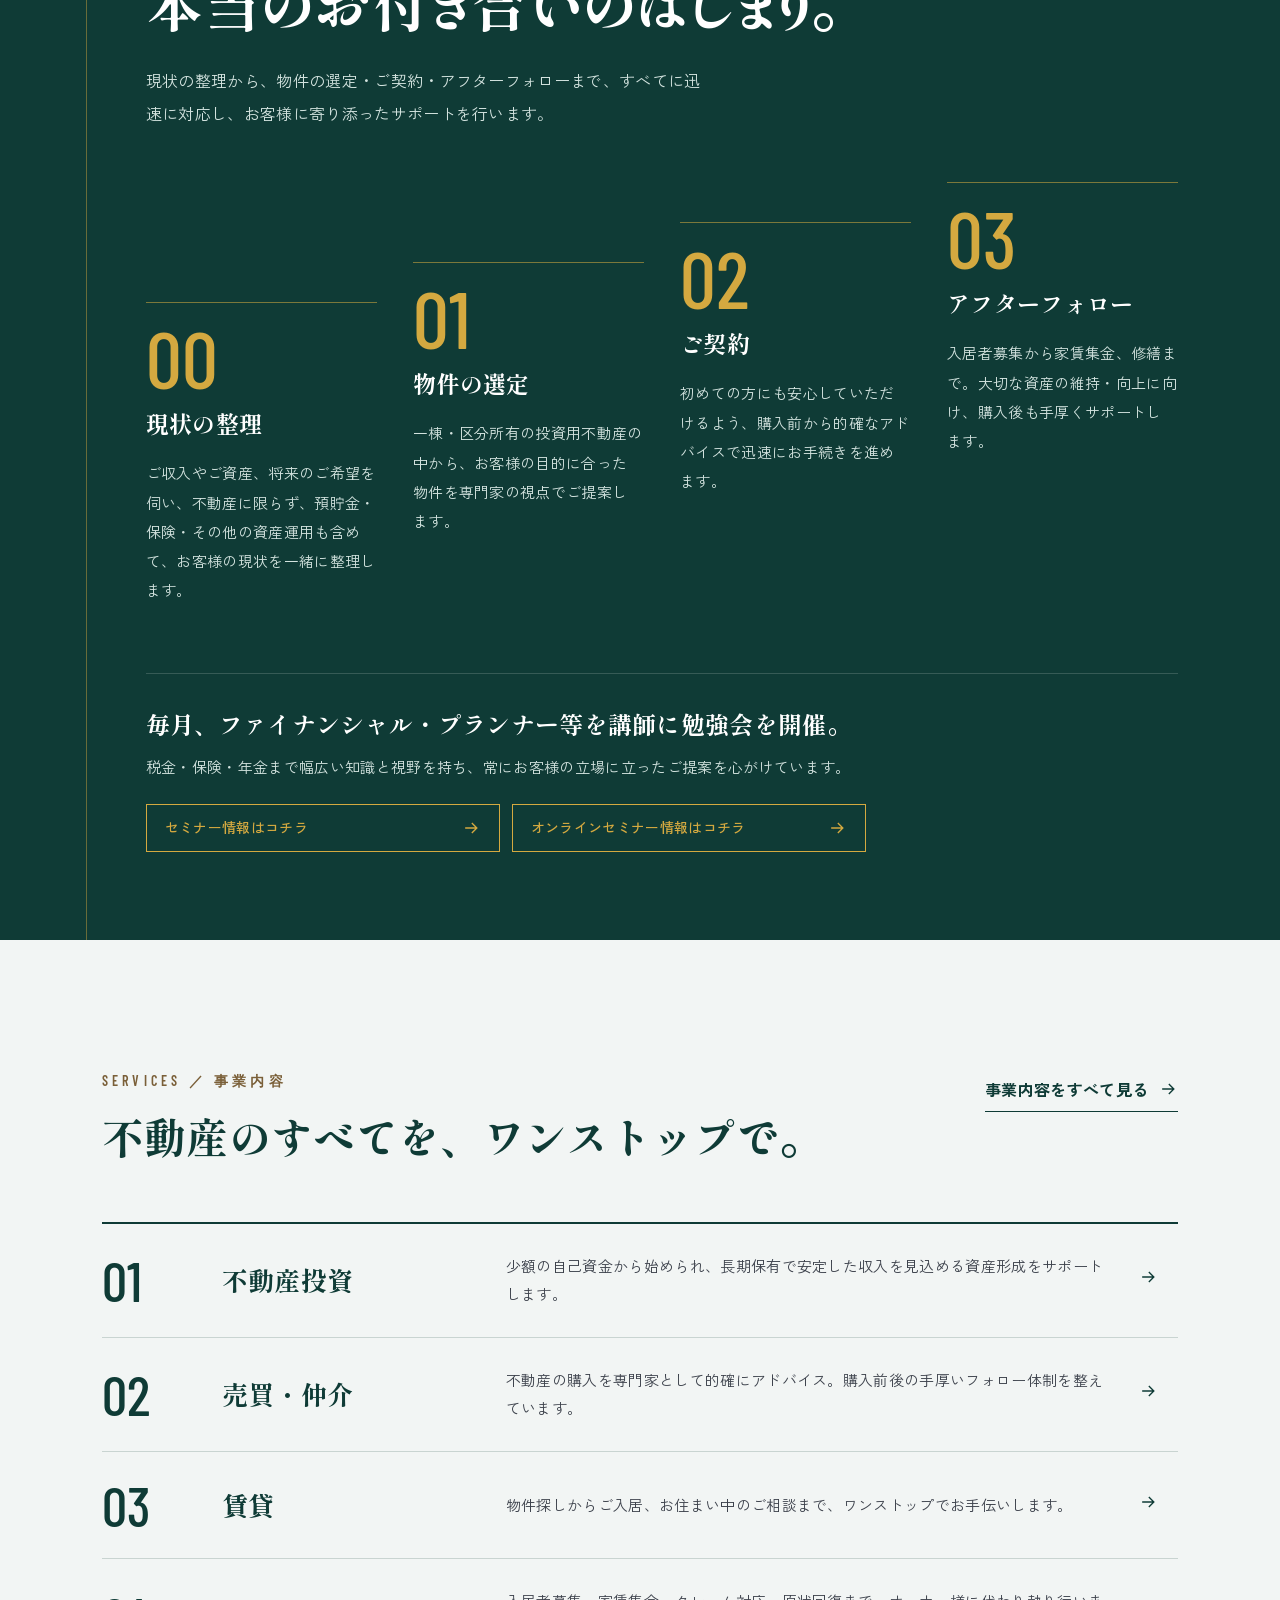
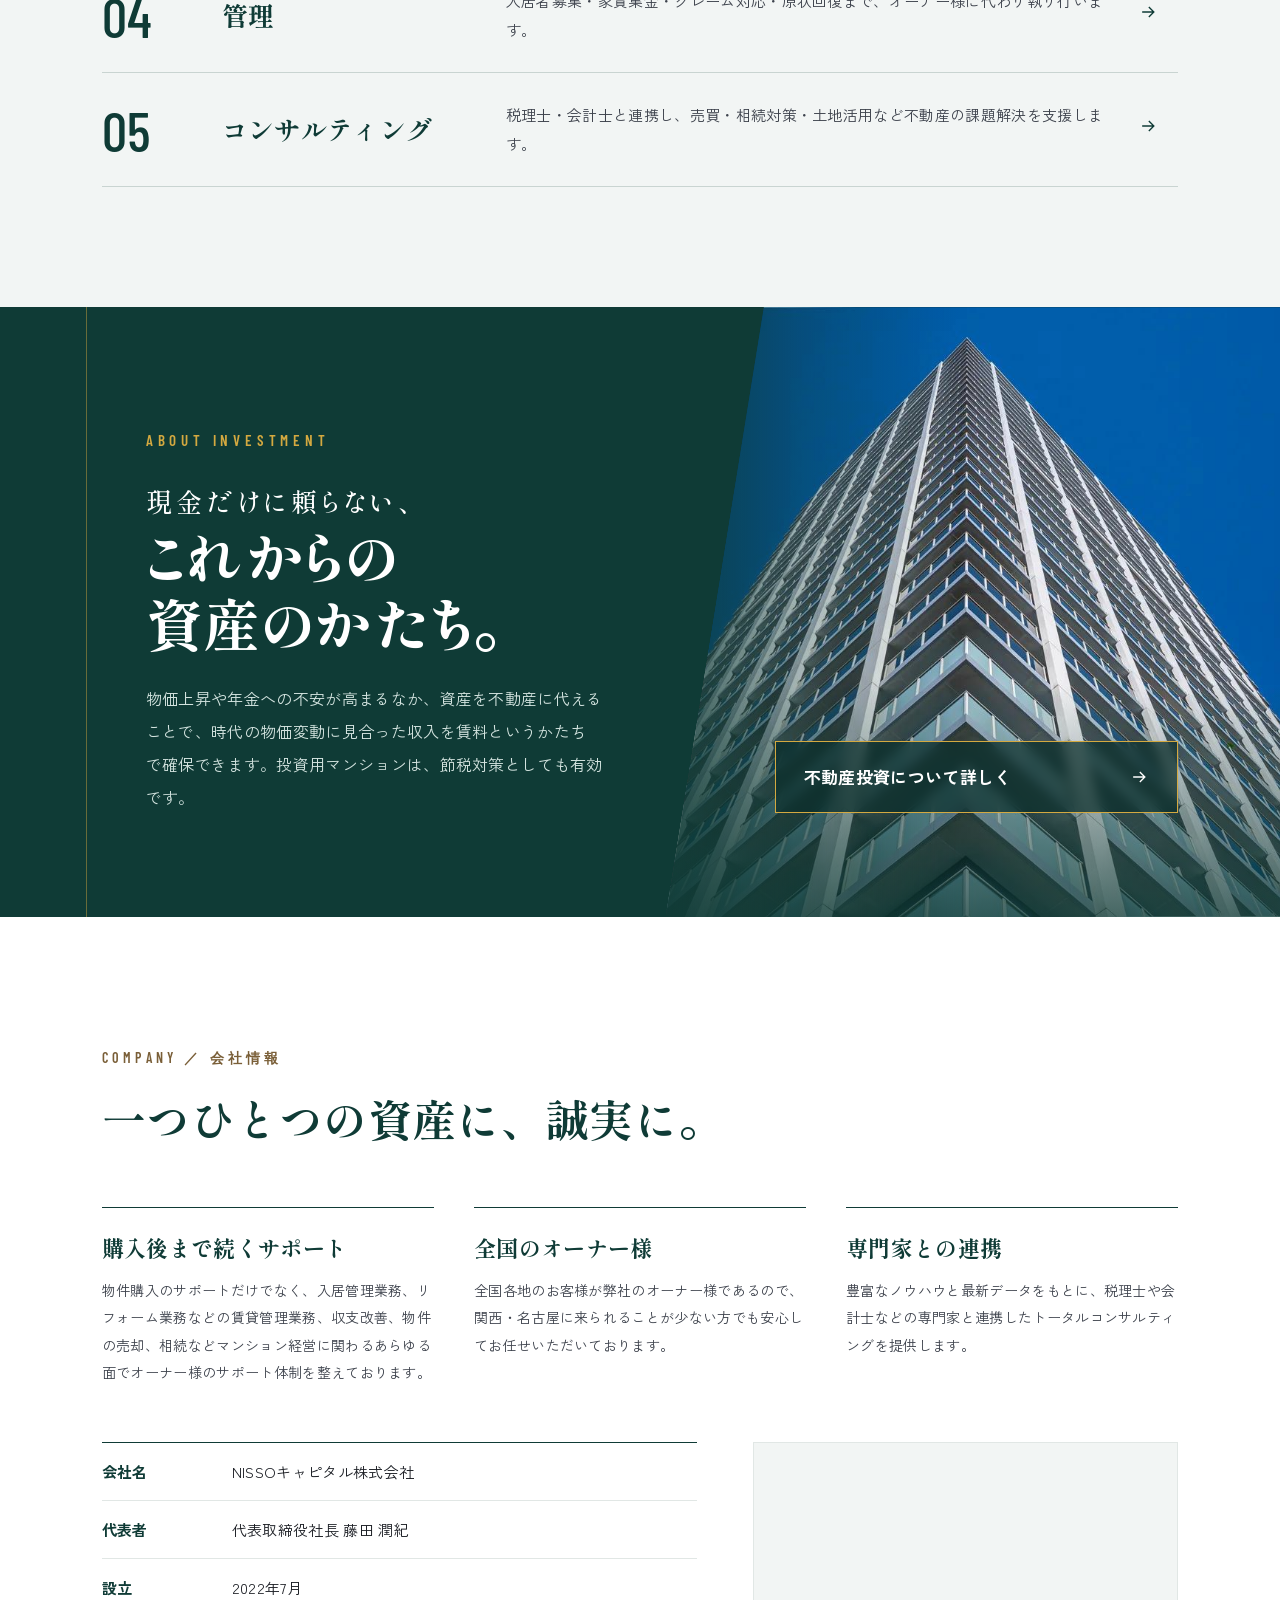
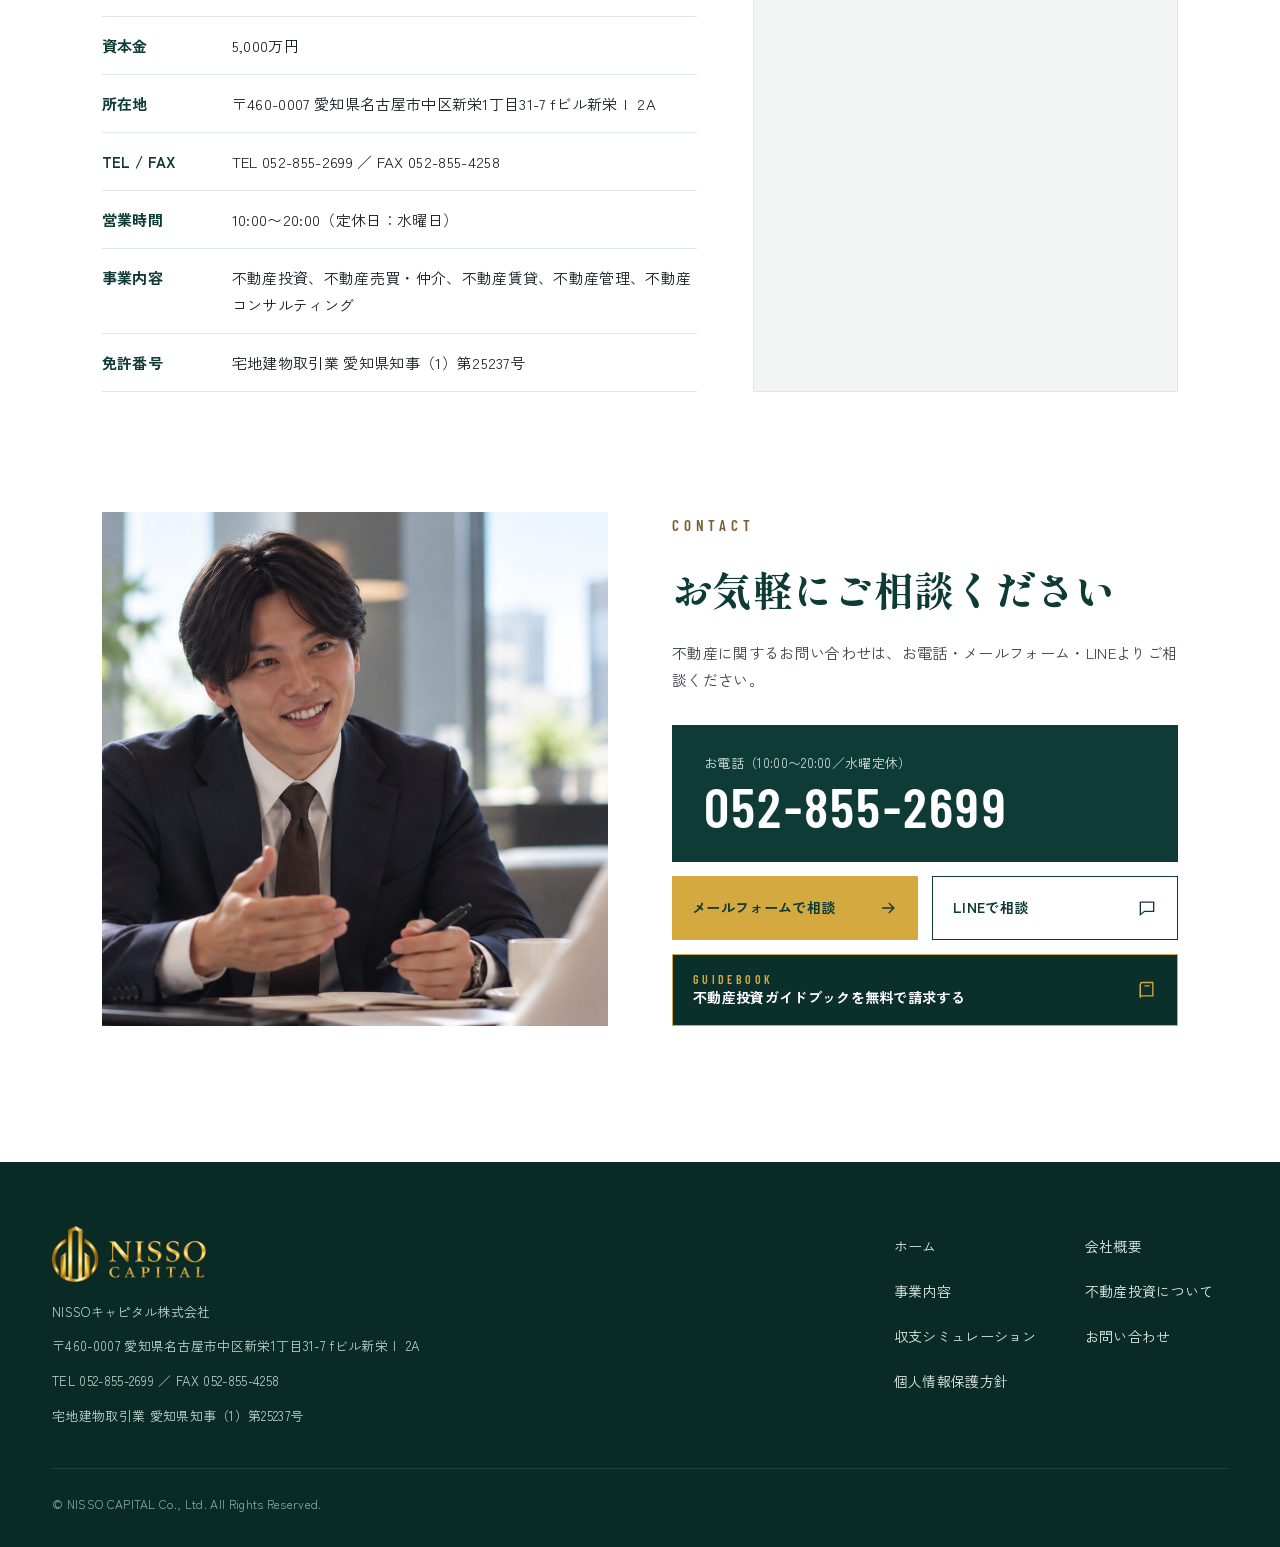
==== commit c368f2d0: "資料請求ボタン（お問い合わせ欄）とガイドブック案内の帯（不動産投資）を追加 Co-Authored-By: Claude Opus 5.5 <noreply@anthropic.com>" ====
--- a/index.html
+++ b/index.html
@@ -19,7 +19,7 @@
 <link rel="preconnect" href="https://fonts.googleapis.com">
 <link rel="preconnect" href="https://fonts.gstatic.com" crossorigin>
 <link rel="stylesheet" href="https://fonts.googleapis.com/css2?family=Shippori+Mincho+B1:wght@500;700;800&amp;family=Zen+Kaku+Gothic+New:wght@400;500;700&amp;family=Barlow+Condensed:wght@500;600&amp;display=swap">
-<link rel="stylesheet" href="/assets/renewal.css?v=3e4efe62cd">
+<link rel="stylesheet" href="/assets/renewal.css?v=16b4dd1c1f">
 <link rel="preload" as="image" href="/assets/rise-pc.jpg" media="(min-width: 1024px)">
 <link rel="preload" as="image" href="/assets/rise-full.jpg" media="(max-width: 1023px)">
 <script>try{if(!matchMedia('(prefers-reduced-motion: reduce)').matches&&sessionStorage.getItem('nissoRiseSeen')!=='1'){document.documentElement.classList.add('rise-play')}}catch(e){}</script>
@@ -170,6 +170,7 @@
 <div class="cta__btns">
 <a class="cta__btn cta__btn--mail" href="/contact/">メールフォームで相談<svg class="ico" width="20" height="20" viewBox="0 0 24 24" fill="none" stroke="currentColor" stroke-width="1.6" aria-hidden="true"><path d="M5 12h14M13 6l6 6-6 6"></path></svg></a>
 <a class="cta__btn cta__btn--line" href="https://line.me/R/ti/p/@658qlmxa" target="_blank" rel="noopener">LINEで相談<svg class="ico" width="20" height="20" viewBox="0 0 24 24" fill="none" stroke="currentColor" stroke-width="1.6" aria-hidden="true"><path d="M4 5h16v11H9l-5 4z"></path></svg></a>
+<a class="cta__btn cta__btn--doc" href="https://liff.line.me/2011971400-iYxJWtMK?liff_id=2011971400-iYxJWtMK&amp;code=LFYSTVYJ" target="_blank" rel="noopener"><span class="cta__doc-t"><span class="cta__doc-en">GUIDEBOOK</span>不動産投資ガイドブックを無料で請求する</span><svg class="ico" width="20" height="20" viewBox="0 0 24 24" fill="none" stroke="currentColor" stroke-width="1.6" aria-hidden="true"><path d="M4 5a2 2 0 0 1 2-2h13v16H6a2 2 0 0 0-2 2z"></path><path d="M4 21V5M9 7h6"></path></svg></a>
 </div>
 </div>
 </div>
@@ -199,6 +200,6 @@
 <div class="site-footer__copy">© NISSO CAPITAL Co., Ltd. All Rights Reserved.</div>
 </div>
 </footer>
-<script src="/assets/renewal.js?v=3e4efe62cd" defer></script>
+<script src="/assets/renewal.js?v=16b4dd1c1f" defer></script>
 </body>
 </html>
--- a/assets/renewal.css
+++ b/assets/renewal.css
@@ -215,6 +215,24 @@
 .cta__btn--line{border:1px solid var(--teal);color:var(--teal)}
 .cta__btn--line:hover{background:var(--mist);color:var(--teal)}
 
+.cta__btn--doc{grid-column:1/-1;min-height:72px;background:var(--teal-2);color:#FFFFFF;border:1px solid var(--gold);white-space:normal}
+.cta__btn--doc:hover{background:var(--teal);color:#FFFFFF}
+.cta__btn--doc .ico{color:var(--gold)}
+.cta__doc-t{display:flex;flex-direction:column;line-height:1.4}
+.cta__doc-en{font-family:var(--f-en);font-weight:600;font-size:12px;letter-spacing:.28em;color:var(--gold)}
+
+/* guidebook band (invest) */
+.doc-band{background:var(--teal);color:#FFFFFF}
+.doc-band__in{max-width:1080px;margin:0 auto;padding:72px 32px;display:grid;grid-template-columns:minmax(0,5fr) minmax(0,6fr);gap:48px;align-items:center}
+.doc-band__img{margin:0;border:1px solid rgba(212,169,64,.55);box-shadow:0 18px 40px rgba(0,0,0,.28);overflow:hidden}
+.doc-band__img img{display:block;width:100%;height:auto}
+.doc-band__text{display:flex;flex-direction:column;gap:16px}
+.doc-band__label{margin:0;font-family:var(--f-en);font-weight:600;font-size:15px;letter-spacing:.32em;color:var(--gold)}
+.doc-band__title{margin:0;font-family:var(--f-serif);font-size:clamp(24px,2.4vw,32px);font-weight:800;line-height:1.45}
+.doc-band__lead{margin:0;font-size:15px;line-height:2;color:var(--on-dark)}
+.doc-band__btn{align-self:flex-start;display:inline-flex;align-items:center;gap:12px;min-height:56px;margin-top:8px;padding:0 28px;background:var(--gold);color:var(--teal);font-weight:700;font-size:15px;text-decoration:none}
+.doc-band__btn:hover{background:#E0BA5C;color:var(--teal)}
+
 /* footer */
 .site-footer{background:var(--teal-3);color:#BFD3CE}
 .site-footer__in{max-width:1240px;margin:0 auto;padding:64px 32px 32px;display:flex;flex-direction:column;gap:40px}
@@ -389,6 +407,11 @@
 .cta__tel-num{font-size:40px}
 .cta__btns{grid-template-columns:1fr}
 .cta__btn{min-height:58px;padding:0 22px;font-size:15px}
+.cta__btn--doc{min-height:68px}
+.doc-band__in{grid-template-columns:1fr;gap:24px;padding:56px 20px}
+.doc-band__title{font-size:22px}
+.doc-band__lead{font-size:14px}
+.doc-band__btn{align-self:stretch;justify-content:center}
 
 .site-footer{background:var(--teal-2)}
 .site-footer__in{padding:48px 20px 28px;gap:24px}
